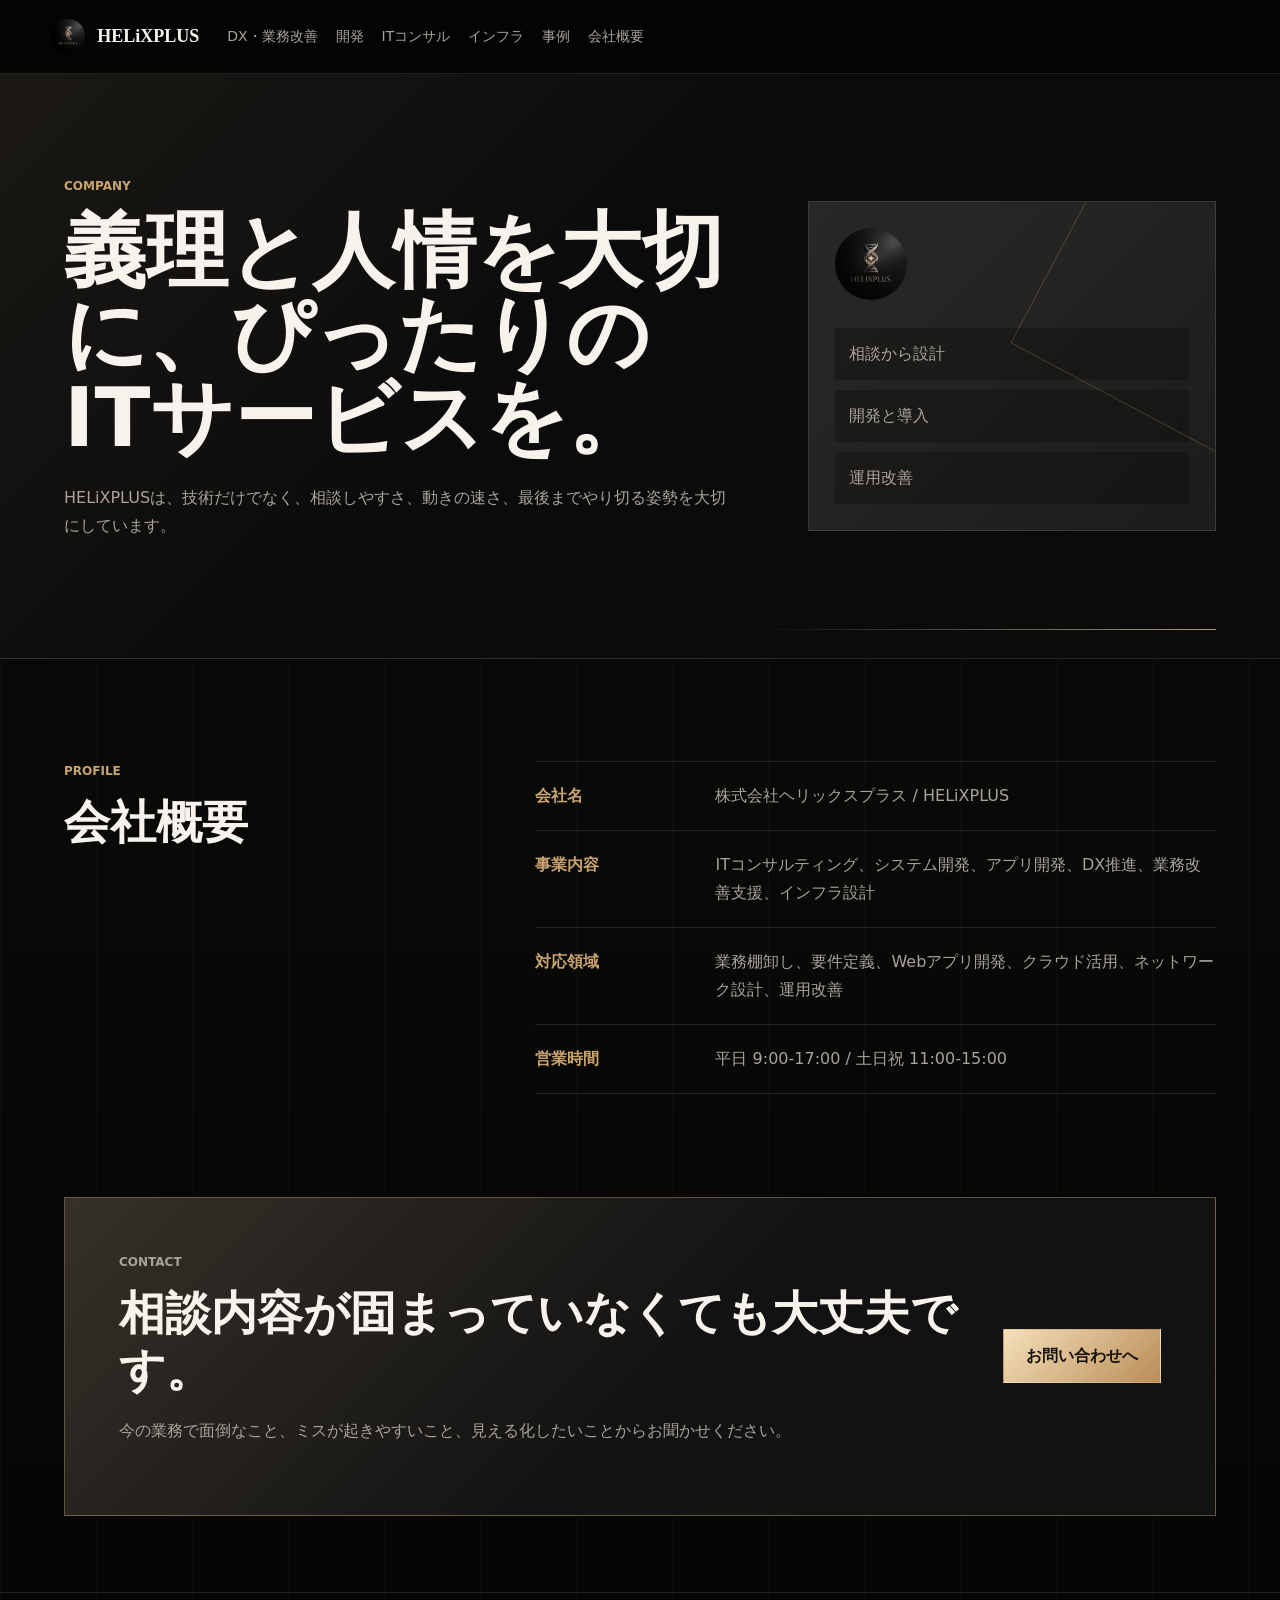
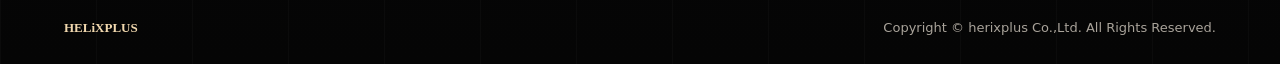
==== company.html @ b2e4ac10 "Initial HELiXPLUS website" ====
<!doctype html>
<html lang="ja">
  <head>
    <meta charset="utf-8" />
    <meta name="viewport" content="width=device-width, initial-scale=1" />
    <title>会社概要 | HELiXPLUS</title>
    <link rel="stylesheet" href="./styles.css" />
  </head>
  <body>
    <header class="site-header">
      <a class="brand" href="./index.html"><img src="./assets/helixplus-logo.png" alt="HELiXPLUS" /><span>HELiXPLUS</span></a>
      <nav class="nav"><a href="./dx.html">DX・業務改善</a><a href="./development.html">開発</a><a href="./consulting.html">ITコンサル</a><a href="./infrastructure.html">インフラ</a><a href="./works.html">事例</a><a href="./company.html">会社概要</a></nav>
    </header>
    <main>
      <section class="page-hero dark">
        <div><p class="eyebrow">COMPANY</p><h1>義理と人情を大切に、ぴったりのITサービスを。</h1><p class="page-lead">HELiXPLUSは、技術だけでなく、相談しやすさ、動きの速さ、最後までやり切る姿勢を大切にしています。</p></div>
        <aside class="page-visual"><img src="./assets/helixplus-logo.png" alt="HELiXPLUS" /><ul class="visual-list"><li>相談から設計</li><li>開発と導入</li><li>運用改善</li></ul></aside>
      </section>
      <section class="section content-split">
        <div class="section-head"><p class="eyebrow">PROFILE</p><h2>会社概要</h2></div>
        <dl class="company-list">
          <div><dt>会社名</dt><dd>株式会社ヘリックスプラス / HELiXPLUS</dd></div>
          <div><dt>事業内容</dt><dd>ITコンサルティング、システム開発、アプリ開発、DX推進、業務改善支援、インフラ設計</dd></div>
          <div><dt>対応領域</dt><dd>業務棚卸し、要件定義、Webアプリ開発、クラウド活用、ネットワーク設計、運用改善</dd></div>
          <div><dt>営業時間</dt><dd>平日 9:00-17:00 / 土日祝 11:00-15:00</dd></div>
        </dl>
      </section>
      <section id="contact" class="cta-band">
        <div><p class="eyebrow">CONTACT</p><h2>相談内容が固まっていなくても大丈夫です。</h2><p>今の業務で面倒なこと、ミスが起きやすいこと、見える化したいことからお聞かせください。</p></div>
        <a class="button primary" href="https://herixplus.com/#contact">お問い合わせへ</a>
      </section>
    </main>
    <footer class="site-footer"><span>HELiXPLUS</span><span>Copyright © herixplus Co.,Ltd. All Rights Reserved.</span></footer>
  </body>
</html>
---- styles.css ----
:root {
  color-scheme: dark;
  --bg: #050505;
  --ink: #f7f3ec;
  --muted: #a9a39a;
  --soft: #121212;
  --soft2: #191816;
  --line: rgba(247, 243, 236, 0.12);
  --gold: #c9a46f;
  --gold2: #f1d8ae;
  --steel: #c8cccf;
}

* {
  box-sizing: border-box;
}

html {
  scroll-behavior: smooth;
}

body {
  margin: 0;
  background:
    linear-gradient(90deg, rgba(255, 255, 255, 0.025) 1px, transparent 1px) 0 0 / 96px 96px,
    linear-gradient(180deg, #050505, #090908 48%, #050505);
  color: var(--ink);
  font-family: "Hiragino Kaku Gothic ProN", "Yu Gothic", "YuGothic", "Noto Sans JP", system-ui, sans-serif;
  line-height: 1.75;
}

a {
  color: inherit;
  text-decoration: none;
}

img {
  display: block;
  max-width: 100%;
}

.site-header {
  position: sticky;
  top: 0;
  z-index: 20;
  display: flex;
  justify-content: space-between;
  align-items: center;
  gap: 28px;
  padding: 16px clamp(18px, 4vw, 64px);
  border-bottom: 1px solid var(--line);
  background: rgba(5, 5, 5, 0.86);
  backdrop-filter: blur(16px);
  overflow: hidden;
}

.brand {
  display: inline-flex;
  align-items: center;
  gap: 12px;
  min-width: max-content;
  font-family: Georgia, "Times New Roman", serif;
  font-size: 18px;
  font-weight: 700;
}

.brand img {
  width: 34px;
  height: 34px;
  object-fit: cover;
  border-radius: 50%;
}

.nav {
  display: flex;
  gap: 18px;
  align-items: center;
  width: 100%;
  min-width: 0;
  max-width: 100%;
  overflow-x: auto;
  color: var(--muted);
  font-size: 14px;
  white-space: nowrap;
}

.nav a {
  padding: 8px 0;
}

.nav a:hover {
  color: var(--gold2);
}

.home-hero {
  position: relative;
  display: grid;
  grid-template-columns: minmax(0, 1.05fr) minmax(320px, 0.72fr);
  gap: clamp(32px, 6vw, 86px);
  align-items: center;
  min-height: calc(100vh - 71px);
  padding: clamp(54px, 8vw, 118px) clamp(20px, 5vw, 72px);
  overflow: hidden;
  background:
    radial-gradient(circle at 80% 18%, rgba(201, 164, 111, 0.2), transparent 28rem),
    radial-gradient(circle at 12% 80%, rgba(200, 204, 207, 0.08), transparent 26rem),
    linear-gradient(115deg, rgba(5, 5, 5, 0.98), rgba(12, 11, 10, 0.88));
}

.home-hero::before {
  content: "";
  position: absolute;
  inset: 0;
  background:
    linear-gradient(100deg, rgba(5, 5, 5, 0.2), rgba(5, 5, 5, 0.86) 70%),
    repeating-linear-gradient(90deg, transparent 0 118px, rgba(255, 255, 255, 0.04) 118px 119px);
  pointer-events: none;
}

.home-copy {
  position: relative;
  z-index: 2;
  max-width: 800px;
}

.eyebrow {
  margin: 0 0 12px;
  color: var(--gold);
  font-size: 12px;
  font-weight: 800;
}

h1,
h2,
h3,
p {
  margin-top: 0;
}

h1 {
  margin-bottom: 24px;
  font-size: clamp(42px, 6.4vw, 92px);
  line-height: 1.02;
  max-width: 820px;
}

h2 {
  margin-bottom: 18px;
  font-size: clamp(26px, 3.6vw, 48px);
  line-height: 1.24;
}

h3 {
  margin-bottom: 10px;
  font-size: 20px;
  line-height: 1.45;
}

.lead {
  max-width: 720px;
  color: var(--muted);
  font-size: clamp(17px, 1.8vw, 21px);
}

.hero-mark {
  position: relative;
  z-index: 1;
  min-height: 520px;
  border: 1px solid rgba(247, 243, 236, 0.12);
  background:
    linear-gradient(130deg, rgba(255, 255, 255, 0.08), rgba(255, 255, 255, 0.015)),
    radial-gradient(circle at 64% 44%, rgba(201, 164, 111, 0.3), transparent 13rem),
    #10100f;
  box-shadow: 0 40px 110px rgba(0, 0, 0, 0.5);
  overflow: hidden;
}

.hero-mark::before,
.hero-mark::after {
  content: "";
  position: absolute;
  inset: 12%;
  border: 1px solid rgba(241, 216, 174, 0.26);
  transform: skewY(-10deg) rotate(-3deg);
}

.hero-mark::after {
  inset: 25% 8% 18% 30%;
  border-color: rgba(200, 204, 207, 0.2);
  transform: skewY(13deg) rotate(11deg);
}

.signal-card {
  position: absolute;
  z-index: 2;
  width: min(78%, 360px);
  padding: 22px;
  border: 1px solid rgba(247, 243, 236, 0.14);
  background: rgba(5, 5, 5, 0.72);
  backdrop-filter: blur(18px);
}

.signal-card span {
  display: block;
  margin-bottom: 8px;
  color: var(--gold);
  font-size: 12px;
  font-weight: 800;
}

.signal-card strong {
  display: block;
  font-size: 28px;
  line-height: 1.2;
}

.signal-card small {
  color: var(--muted);
}

.main-signal {
  top: 56px;
  right: 40px;
}

.sub-signal {
  left: 38px;
  bottom: 54px;
}

.orbit-line {
  position: absolute;
  left: 26%;
  top: 18%;
  width: 38%;
  height: 64%;
  border: 2px solid rgba(241, 216, 174, 0.24);
  border-radius: 50%;
  transform: rotate(28deg);
}

.button {
  display: inline-flex;
  align-items: center;
  justify-content: center;
  flex: 0 0 auto;
  min-height: 48px;
  min-width: 132px;
  padding: 12px 22px;
  border: 1px solid var(--line);
  font-weight: 800;
  white-space: nowrap;
}

.button.primary {
  border-color: transparent;
  background: linear-gradient(135deg, #f5dfba, #b98d58);
  color: #16110b;
}

.button.secondary {
  background: rgba(255, 255, 255, 0.04);
  color: var(--gold2);
}

.hero-actions {
  display: flex;
  flex-wrap: wrap;
  gap: 12px;
  margin-top: 30px;
}

.proof-strip {
  display: grid;
  grid-template-columns: repeat(3, 1fr);
  border-top: 1px solid var(--line);
  border-bottom: 1px solid var(--line);
}

.proof-strip article {
  padding: clamp(24px, 4vw, 42px);
  border-right: 1px solid var(--line);
  background: #0d0d0d;
}

.proof-strip article:last-child {
  border-right: 0;
}

.proof-strip span,
.case-label {
  color: var(--gold);
  font-size: 13px;
  font-weight: 800;
}

.proof-strip p,
.case-grid p,
.service-row strong,
.page-lead,
.text-block p,
.flow-list p,
.company-list dd,
.cta-band p {
  color: var(--muted);
}

.section {
  padding: clamp(62px, 8vw, 112px) clamp(20px, 5vw, 72px);
}

.section.dark,
.page-hero.dark {
  background: linear-gradient(135deg, rgba(217, 185, 141, 0.08), transparent 44%), #0b0b0b;
}

.insight-section {
  background:
    linear-gradient(180deg, rgba(201, 164, 111, 0.08), transparent 52%),
    #0a0a0a;
}

.section-head {
  max-width: 900px;
  margin-bottom: 34px;
}

.service-list {
  border-top: 1px solid var(--line);
}

.service-row {
  display: grid;
  grid-template-columns: 210px minmax(0, 1fr) 110px;
  gap: 24px;
  align-items: center;
  padding: 26px 0;
  border-bottom: 1px solid var(--line);
}

.service-row span {
  color: var(--gold2);
  font-weight: 800;
}

.service-row em {
  color: var(--steel);
  font-style: normal;
  text-align: right;
}

.case-grid,
.detail-grid,
.works-grid {
  display: grid;
  grid-template-columns: repeat(3, 1fr);
  gap: 18px;
}

.case-grid article,
.detail-card,
.work-card,
.flow-list li {
  border: 1px solid var(--line);
  background:
    linear-gradient(180deg, rgba(255, 255, 255, 0.055), rgba(255, 255, 255, 0.02));
  padding: 24px;
}

.cta-band {
  display: flex;
  align-items: center;
  justify-content: space-between;
  gap: 28px;
  margin: 0 clamp(20px, 5vw, 72px) clamp(44px, 6vw, 76px);
  padding: clamp(28px, 5vw, 54px);
  border: 1px solid rgba(217, 185, 141, 0.38);
  background: linear-gradient(135deg, rgba(217, 185, 141, 0.18), transparent 54%), var(--soft);
}

.page-hero {
  position: relative;
  display: grid;
  grid-template-columns: minmax(0, 0.9fr) minmax(280px, 0.55fr);
  gap: clamp(32px, 6vw, 82px);
  align-items: center;
  padding: clamp(54px, 8vw, 108px) clamp(20px, 5vw, 72px);
  border-bottom: 1px solid var(--line);
  overflow: hidden;
  background:
    radial-gradient(circle at 78% 22%, rgba(201, 164, 111, 0.18), transparent 28rem),
    linear-gradient(115deg, #080808, #11100f);
}

.page-hero::after {
  content: "";
  position: absolute;
  right: clamp(20px, 5vw, 72px);
  bottom: 28px;
  width: min(36vw, 520px);
  height: 1px;
  background: linear-gradient(90deg, transparent, rgba(241, 216, 174, 0.7));
}

.page-visual {
  position: relative;
  border: 1px solid var(--line);
  background:
    linear-gradient(135deg, rgba(255, 255, 255, 0.07), rgba(255, 255, 255, 0.02)),
    var(--soft2);
  padding: 26px;
  overflow: hidden;
}

.page-visual img {
  width: 72px;
  height: 72px;
  object-fit: cover;
  border-radius: 50%;
  margin: 0 0 28px;
  opacity: 0.88;
}

.page-visual::after {
  content: "";
  position: absolute;
  right: -80px;
  top: -30px;
  width: 240px;
  height: 240px;
  border: 1px solid rgba(241, 216, 174, 0.2);
  transform: rotate(28deg);
}

.visual-list {
  display: grid;
  gap: 10px;
  margin: 0;
  padding: 0;
  list-style: none;
}

.visual-list li {
  padding: 12px 14px;
  background: rgba(0, 0, 0, 0.26);
  color: var(--muted);
}

.content-split {
  display: grid;
  grid-template-columns: minmax(260px, 0.58fr) minmax(0, 1fr);
  gap: clamp(30px, 6vw, 86px);
}

.text-block {
  max-width: 900px;
}

.detail-grid {
  margin-top: 30px;
}

.flow-list {
  display: grid;
  gap: 14px;
  margin: 0;
  padding: 0;
  list-style: none;
}

.flow-list li {
  display: grid;
  grid-template-columns: 54px 1fr;
  gap: 18px;
}

.flow-list span {
  color: var(--gold);
  font-family: Georgia, "Times New Roman", serif;
  font-size: 24px;
}

.company-list {
  margin: 0;
  border-top: 1px solid var(--line);
}

.company-list div {
  display: grid;
  grid-template-columns: 160px 1fr;
  gap: 20px;
  padding: 20px 0;
  border-bottom: 1px solid var(--line);
}

.company-list dt {
  color: var(--gold);
  font-weight: 800;
}

.company-list dd {
  margin: 0;
}

.site-footer {
  display: flex;
  justify-content: space-between;
  gap: 18px;
  padding: 24px clamp(20px, 5vw, 72px);
  border-top: 1px solid var(--line);
  color: var(--muted);
  font-size: 13px;
}

.site-footer span:first-child {
  color: var(--gold2);
  font-family: Georgia, "Times New Roman", serif;
  font-weight: 800;
}

@media (max-width: 980px) {
  .site-header {
    align-items: flex-start;
    flex-direction: column;
    gap: 10px;
  }

  .home-hero,
  .page-hero,
  .content-split {
    grid-template-columns: 1fr;
  }

  .proof-strip,
  .case-grid,
  .detail-grid,
  .works-grid {
    grid-template-columns: 1fr 1fr;
  }

  .service-row {
    grid-template-columns: 1fr;
    gap: 8px;
  }

  .service-row em {
    text-align: left;
  }
}

@media (max-width: 640px) {
  .site-header {
    position: static;
  }

  .brand img {
    width: 34px;
    height: 34px;
  }

  .proof-strip,
  .case-grid,
  .detail-grid,
  .works-grid {
    grid-template-columns: 1fr;
  }

  .cta-band,
  .site-footer {
    flex-direction: column;
    align-items: flex-start;
  }

  .button {
    width: 100%;
  }

  .company-list div,
  .flow-list li {
    grid-template-columns: 1fr;
  }
}
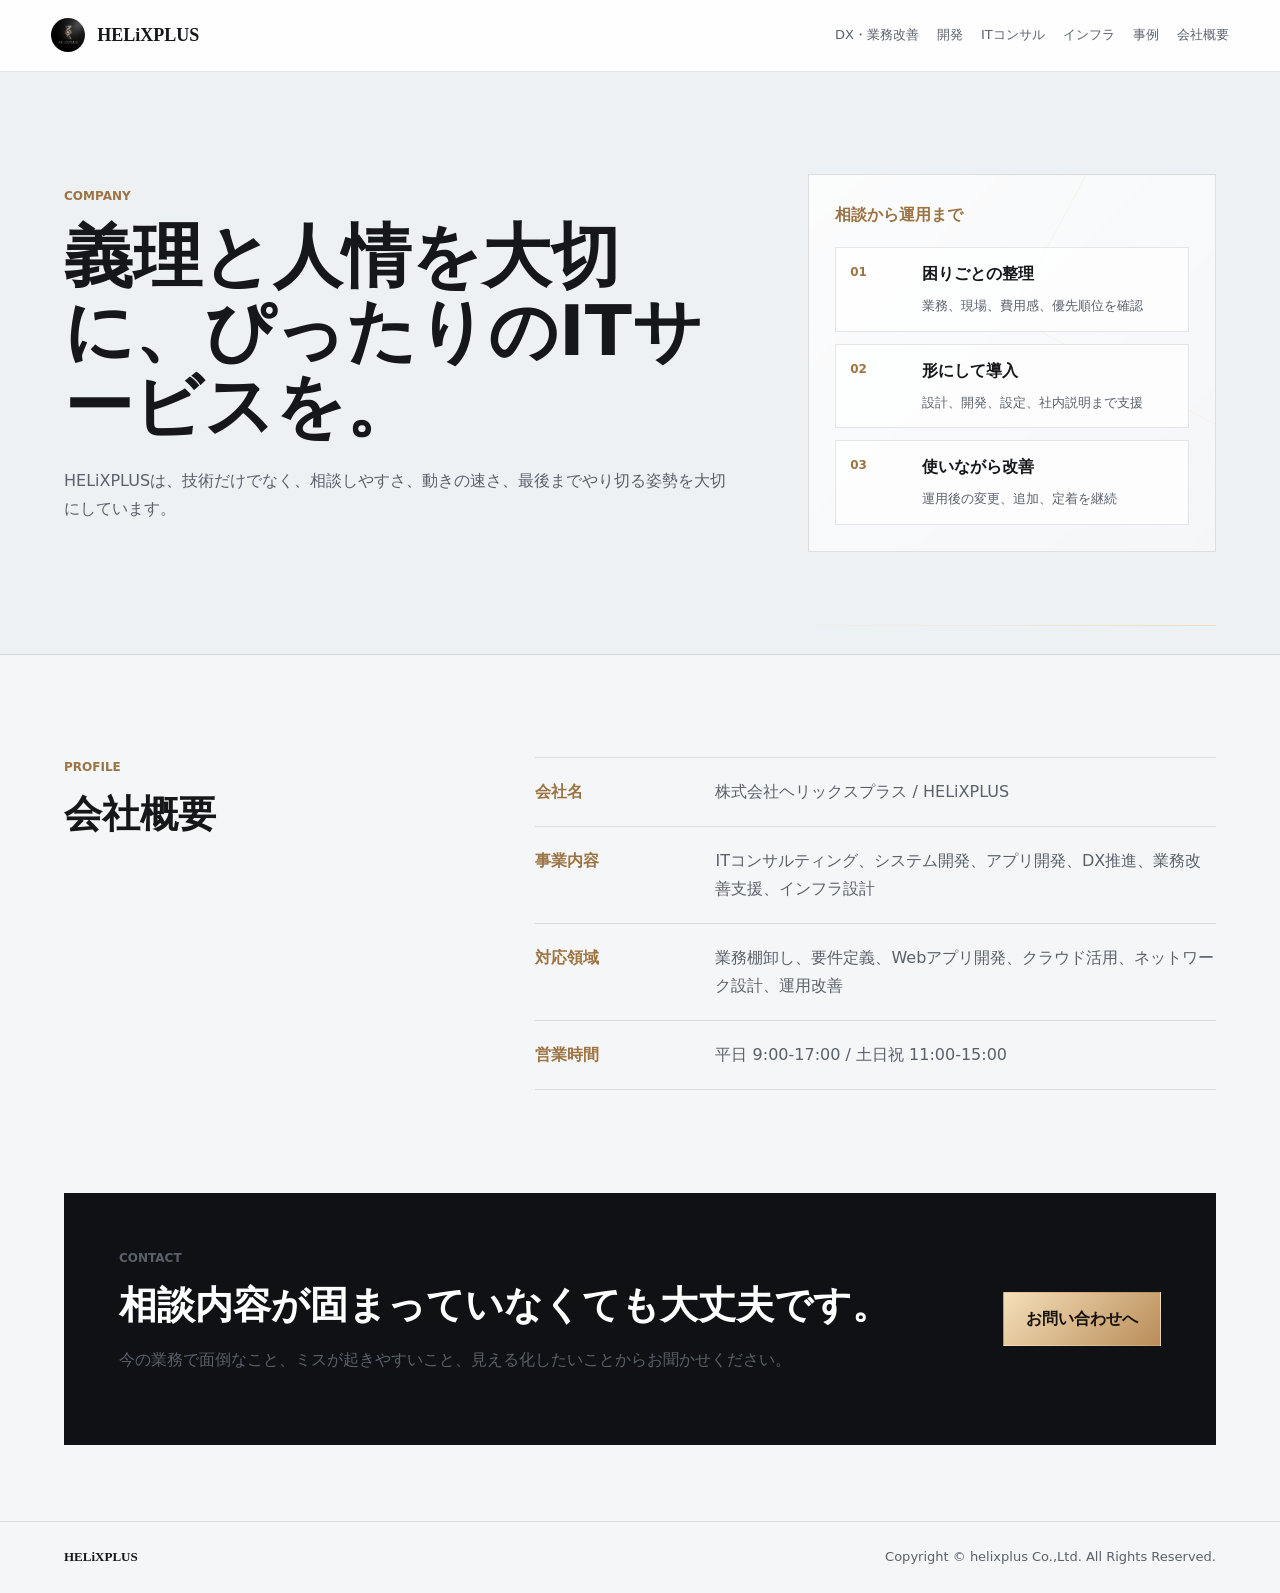
==== commit 34971f82: "Improve corporate design and add GitHub deployment" ====
--- a/company.html
+++ b/company.html
@@ -14,7 +14,14 @@
     <main>
       <section class="page-hero dark">
         <div><p class="eyebrow">COMPANY</p><h1>義理と人情を大切に、ぴったりのITサービスを。</h1><p class="page-lead">HELiXPLUSは、技術だけでなく、相談しやすさ、動きの速さ、最後までやり切る姿勢を大切にしています。</p></div>
-        <aside class="page-visual"><img src="./assets/helixplus-logo.png" alt="HELiXPLUS" /><ul class="visual-list"><li>相談から設計</li><li>開発と導入</li><li>運用改善</li></ul></aside>
+        <aside class="page-visual">
+          <p class="visual-title">相談から運用まで</p>
+          <ol class="visual-flow">
+            <li><span>01</span><strong>困りごとの整理</strong><small>業務、現場、費用感、優先順位を確認</small></li>
+            <li><span>02</span><strong>形にして導入</strong><small>設計、開発、設定、社内説明まで支援</small></li>
+            <li><span>03</span><strong>使いながら改善</strong><small>運用後の変更、追加、定着を継続</small></li>
+          </ol>
+        </aside>
       </section>
       <section class="section content-split">
         <div class="section-head"><p class="eyebrow">PROFILE</p><h2>会社概要</h2></div>
@@ -27,9 +34,9 @@
       </section>
       <section id="contact" class="cta-band">
         <div><p class="eyebrow">CONTACT</p><h2>相談内容が固まっていなくても大丈夫です。</h2><p>今の業務で面倒なこと、ミスが起きやすいこと、見える化したいことからお聞かせください。</p></div>
-        <a class="button primary" href="https://herixplus.com/#contact">お問い合わせへ</a>
+        <a class="button primary" href="https://helixplus.com/#contact">お問い合わせへ</a>
       </section>
     </main>
-    <footer class="site-footer"><span>HELiXPLUS</span><span>Copyright © herixplus Co.,Ltd. All Rights Reserved.</span></footer>
+    <footer class="site-footer"><span>HELiXPLUS</span><span>Copyright © helixplus Co.,Ltd. All Rights Reserved.</span></footer>
   </body>
 </html>
--- a/styles.css
+++ b/styles.css
@@ -1,14 +1,15 @@
 :root {
-  color-scheme: dark;
-  --bg: #050505;
-  --ink: #f7f3ec;
-  --muted: #a9a39a;
-  --soft: #121212;
-  --soft2: #191816;
-  --line: rgba(247, 243, 236, 0.12);
-  --gold: #c9a46f;
-  --gold2: #f1d8ae;
-  --steel: #c8cccf;
+  color-scheme: light;
+  --bg: #f5f6f8;
+  --ink: #15171a;
+  --muted: #59616b;
+  --soft: #ffffff;
+  --soft2: #eef1f4;
+  --line: rgba(20, 24, 28, 0.12);
+  --gold: #9c7444;
+  --gold2: #c69b62;
+  --steel: #3d4650;
+  --dark: #0f1115;
 }
 
 * {
@@ -21,9 +22,7 @@
 
 body {
   margin: 0;
-  background:
-    linear-gradient(90deg, rgba(255, 255, 255, 0.025) 1px, transparent 1px) 0 0 / 96px 96px,
-    linear-gradient(180deg, #050505, #090908 48%, #050505);
+  background: var(--bg);
   color: var(--ink);
   font-family: "Hiragino Kaku Gothic ProN", "Yu Gothic", "YuGothic", "Noto Sans JP", system-ui, sans-serif;
   line-height: 1.75;
@@ -48,8 +47,8 @@
   align-items: center;
   gap: 28px;
   padding: 16px clamp(18px, 4vw, 64px);
-  border-bottom: 1px solid var(--line);
-  background: rgba(5, 5, 5, 0.86);
+  border-bottom: 1px solid rgba(20, 24, 28, 0.1);
+  background: rgba(255, 255, 255, 0.88);
   backdrop-filter: blur(16px);
   overflow: hidden;
 }
@@ -73,15 +72,16 @@
 
 .nav {
   display: flex;
+  flex-wrap: wrap;
   gap: 18px;
   align-items: center;
   width: 100%;
   min-width: 0;
   max-width: 100%;
-  overflow-x: auto;
   color: var(--muted);
-  font-size: 14px;
-  white-space: nowrap;
+  font-size: 13px;
+  white-space: normal;
+  justify-content: flex-end;
 }
 
 .nav a {
@@ -89,31 +89,29 @@
 }
 
 .nav a:hover {
-  color: var(--gold2);
+  color: var(--ink);
 }
 
 .home-hero {
   position: relative;
   display: grid;
-  grid-template-columns: minmax(0, 1.05fr) minmax(320px, 0.72fr);
+  grid-template-columns: minmax(0, 0.95fr) minmax(360px, 0.82fr);
   gap: clamp(32px, 6vw, 86px);
   align-items: center;
-  min-height: calc(100vh - 71px);
-  padding: clamp(54px, 8vw, 118px) clamp(20px, 5vw, 72px);
+  min-height: calc(92vh - 71px);
+  padding: clamp(52px, 7vw, 96px) clamp(20px, 5vw, 72px);
   overflow: hidden;
   background:
-    radial-gradient(circle at 80% 18%, rgba(201, 164, 111, 0.2), transparent 28rem),
-    radial-gradient(circle at 12% 80%, rgba(200, 204, 207, 0.08), transparent 26rem),
-    linear-gradient(115deg, rgba(5, 5, 5, 0.98), rgba(12, 11, 10, 0.88));
+    linear-gradient(90deg, rgba(20, 24, 28, 0.045) 1px, transparent 1px) 0 0 / 88px 88px,
+    radial-gradient(circle at 82% 20%, rgba(156, 116, 68, 0.18), transparent 28rem),
+    linear-gradient(120deg, #ffffff 0%, #f4f5f7 58%, #e8ebef 100%);
 }
 
 .home-hero::before {
   content: "";
   position: absolute;
   inset: 0;
-  background:
-    linear-gradient(100deg, rgba(5, 5, 5, 0.2), rgba(5, 5, 5, 0.86) 70%),
-    repeating-linear-gradient(90deg, transparent 0 118px, rgba(255, 255, 255, 0.04) 118px 119px);
+  background: linear-gradient(100deg, rgba(255, 255, 255, 0.35), transparent 58%);
   pointer-events: none;
 }
 
@@ -139,14 +137,14 @@
 
 h1 {
   margin-bottom: 24px;
-  font-size: clamp(42px, 6.4vw, 92px);
-  line-height: 1.02;
-  max-width: 820px;
+  font-size: clamp(38px, 5.4vw, 72px);
+  line-height: 1.08;
+  max-width: 780px;
 }
 
 h2 {
   margin-bottom: 18px;
-  font-size: clamp(26px, 3.6vw, 48px);
+  font-size: clamp(25px, 3vw, 42px);
   line-height: 1.24;
 }
 
@@ -162,81 +160,111 @@
   font-size: clamp(17px, 1.8vw, 21px);
 }
 
+.hero-points {
+  display: flex;
+  flex-wrap: wrap;
+  gap: 10px;
+  margin-top: 24px;
+}
+
+.hero-points span {
+  padding: 8px 12px;
+  border: 1px solid var(--line);
+  background: rgba(255, 255, 255, 0.64);
+  color: var(--steel);
+  font-size: 13px;
+  font-weight: 700;
+}
+
 .hero-mark {
   position: relative;
   z-index: 1;
   min-height: 520px;
-  border: 1px solid rgba(247, 243, 236, 0.12);
+  border: 1px solid rgba(255, 255, 255, 0.13);
   background:
-    linear-gradient(130deg, rgba(255, 255, 255, 0.08), rgba(255, 255, 255, 0.015)),
-    radial-gradient(circle at 64% 44%, rgba(201, 164, 111, 0.3), transparent 13rem),
-    #10100f;
-  box-shadow: 0 40px 110px rgba(0, 0, 0, 0.5);
+    linear-gradient(90deg, rgba(255, 255, 255, 0.055) 1px, transparent 1px) 0 0 / 64px 64px,
+    linear-gradient(180deg, #171a20, #0e1014);
+  box-shadow: 0 34px 90px rgba(18, 24, 31, 0.24);
   overflow: hidden;
-}
-
-.hero-mark::before,
+  padding: 28px;
+}
+
+.dash-top {
+  position: relative;
+  z-index: 2;
+  padding: 22px;
+  border: 1px solid rgba(255, 255, 255, 0.12);
+  background: rgba(255, 255, 255, 0.06);
+}
+
+.dash-top span,
+.dash-grid span {
+  display: block;
+  color: var(--gold2);
+  font-size: 12px;
+  font-weight: 800;
+}
+
+.dash-top strong {
+  display: block;
+  margin-top: 8px;
+  color: #fff;
+  font-size: clamp(22px, 2.6vw, 34px);
+  line-height: 1.25;
+}
+
+.dash-grid {
+  position: relative;
+  z-index: 2;
+  display: grid;
+  grid-template-columns: 1fr 1fr;
+  gap: 14px;
+  margin-top: 18px;
+}
+
+.dash-grid div {
+  min-height: 126px;
+  padding: 18px;
+  border: 1px solid rgba(255, 255, 255, 0.1);
+  background: rgba(255, 255, 255, 0.045);
+}
+
+.dash-grid strong {
+  display: block;
+  margin: 8px 0 4px;
+  color: #fff;
+  font-size: 19px;
+}
+
+.dash-grid small {
+  color: #b9c0c8;
+}
+
+.dash-progress {
+  position: absolute;
+  left: 28px;
+  right: 28px;
+  bottom: 28px;
+  height: 9px;
+  background: rgba(255, 255, 255, 0.08);
+}
+
+.dash-progress i {
+  display: block;
+  width: 68%;
+  height: 100%;
+  background: linear-gradient(90deg, var(--gold2), #fff0d0);
+}
+
 .hero-mark::after {
   content: "";
   position: absolute;
-  inset: 12%;
-  border: 1px solid rgba(241, 216, 174, 0.26);
-  transform: skewY(-10deg) rotate(-3deg);
-}
-
-.hero-mark::after {
-  inset: 25% 8% 18% 30%;
-  border-color: rgba(200, 204, 207, 0.2);
-  transform: skewY(13deg) rotate(11deg);
-}
-
-.signal-card {
-  position: absolute;
-  z-index: 2;
-  width: min(78%, 360px);
-  padding: 22px;
-  border: 1px solid rgba(247, 243, 236, 0.14);
-  background: rgba(5, 5, 5, 0.72);
-  backdrop-filter: blur(18px);
-}
-
-.signal-card span {
-  display: block;
-  margin-bottom: 8px;
-  color: var(--gold);
-  font-size: 12px;
-  font-weight: 800;
-}
-
-.signal-card strong {
-  display: block;
-  font-size: 28px;
-  line-height: 1.2;
-}
-
-.signal-card small {
-  color: var(--muted);
-}
-
-.main-signal {
-  top: 56px;
-  right: 40px;
-}
-
-.sub-signal {
-  left: 38px;
-  bottom: 54px;
-}
-
-.orbit-line {
-  position: absolute;
-  left: 26%;
-  top: 18%;
-  width: 38%;
-  height: 64%;
-  border: 2px solid rgba(241, 216, 174, 0.24);
-  border-radius: 50%;
-  transform: rotate(28deg);
+  right: -80px;
+  top: -80px;
+  width: 240px;
+  height: 240px;
+  border: 1px solid rgba(198, 155, 98, 0.28);
+  transform: rotate(24deg);
 }
 
 .button {
@@ -259,8 +287,8 @@
 }
 
 .button.secondary {
-  background: rgba(255, 255, 255, 0.04);
-  color: var(--gold2);
+  background: rgba(255, 255, 255, 0.72);
+  color: var(--steel);
 }
 
 .hero-actions {
@@ -275,12 +303,13 @@
   grid-template-columns: repeat(3, 1fr);
   border-top: 1px solid var(--line);
   border-bottom: 1px solid var(--line);
+  background: #fff;
 }
 
 .proof-strip article {
   padding: clamp(24px, 4vw, 42px);
   border-right: 1px solid var(--line);
-  background: #0d0d0d;
+  background: #fff;
 }
 
 .proof-strip article:last-child {
@@ -305,19 +334,44 @@
   color: var(--muted);
 }
 
+.metrics-strip {
+  display: grid;
+  grid-template-columns: repeat(4, 1fr);
+  gap: 1px;
+  background: var(--line);
+  border-bottom: 1px solid var(--line);
+}
+
+.metrics-strip div {
+  padding: 26px clamp(20px, 4vw, 42px);
+  background: #f9fafb;
+}
+
+.metrics-strip span {
+  display: block;
+  margin-bottom: 6px;
+  color: var(--gold);
+  font-size: 12px;
+  font-weight: 800;
+}
+
+.metrics-strip strong {
+  display: block;
+  font-size: 18px;
+  line-height: 1.4;
+}
+
 .section {
   padding: clamp(62px, 8vw, 112px) clamp(20px, 5vw, 72px);
 }
 
 .section.dark,
 .page-hero.dark {
-  background: linear-gradient(135deg, rgba(217, 185, 141, 0.08), transparent 44%), #0b0b0b;
+  background: #eef1f4;
 }
 
 .insight-section {
-  background:
-    linear-gradient(180deg, rgba(201, 164, 111, 0.08), transparent 52%),
-    #0a0a0a;
+  background: #fff;
 }
 
 .section-head {
@@ -362,8 +416,7 @@
 .work-card,
 .flow-list li {
   border: 1px solid var(--line);
-  background:
-    linear-gradient(180deg, rgba(255, 255, 255, 0.055), rgba(255, 255, 255, 0.02));
+  background: #fff;
   padding: 24px;
 }
 
@@ -374,8 +427,9 @@
   gap: 28px;
   margin: 0 clamp(20px, 5vw, 72px) clamp(44px, 6vw, 76px);
   padding: clamp(28px, 5vw, 54px);
-  border: 1px solid rgba(217, 185, 141, 0.38);
-  background: linear-gradient(135deg, rgba(217, 185, 141, 0.18), transparent 54%), var(--soft);
+  border: 1px solid rgba(20, 24, 28, 0.12);
+  background: var(--dark);
+  color: #fff;
 }
 
 .page-hero {
@@ -388,8 +442,8 @@
   border-bottom: 1px solid var(--line);
   overflow: hidden;
   background:
-    radial-gradient(circle at 78% 22%, rgba(201, 164, 111, 0.18), transparent 28rem),
-    linear-gradient(115deg, #080808, #11100f);
+    radial-gradient(circle at 78% 22%, rgba(156, 116, 68, 0.15), transparent 28rem),
+    linear-gradient(115deg, #ffffff, #eef1f4);
 }
 
 .page-hero::after {
@@ -406,7 +460,7 @@
   position: relative;
   border: 1px solid var(--line);
   background:
-    linear-gradient(135deg, rgba(255, 255, 255, 0.07), rgba(255, 255, 255, 0.02)),
+    linear-gradient(135deg, rgba(255, 255, 255, 0.78), rgba(255, 255, 255, 0.38)),
     var(--soft2);
   padding: 26px;
   overflow: hidden;
@@ -419,6 +473,10 @@
   border-radius: 50%;
   margin: 0 0 28px;
   opacity: 0.88;
+}
+
+.page-visual > img {
+  display: none;
 }
 
 .page-visual::after {
@@ -442,7 +500,97 @@
 
 .visual-list li {
   padding: 12px 14px;
-  background: rgba(0, 0, 0, 0.26);
+  background: rgba(255, 255, 255, 0.76);
+  color: var(--steel);
+}
+
+.visual-title {
+  position: relative;
+  z-index: 1;
+  margin-bottom: 18px;
+  color: var(--gold);
+  font-weight: 800;
+}
+
+.visual-flow {
+  position: relative;
+  z-index: 1;
+  display: grid;
+  gap: 12px;
+  margin: 0;
+  padding: 0;
+  list-style: none;
+}
+
+.visual-flow li {
+  display: grid;
+  grid-template-columns: 58px 1fr;
+  gap: 10px 14px;
+  padding: 14px;
+  border: 1px solid rgba(20, 24, 28, 0.1);
+  background: rgba(255, 255, 255, 0.78);
+}
+
+.visual-flow span,
+.visual-board span {
+  color: var(--gold);
+  font-size: 12px;
+  font-weight: 800;
+}
+
+.visual-flow strong,
+.visual-board strong {
+  display: block;
+  line-height: 1.45;
+  color: var(--ink);
+}
+
+.visual-flow small {
+  grid-column: 2;
+  color: var(--muted);
+  line-height: 1.6;
+}
+
+.visual-board {
+  position: relative;
+  z-index: 1;
+  display: grid;
+  grid-template-columns: 1fr 1fr;
+  gap: 12px;
+}
+
+.visual-board div {
+  min-height: 104px;
+  padding: 14px;
+  border: 1px solid rgba(20, 24, 28, 0.1);
+  background: rgba(255, 255, 255, 0.78);
+}
+
+.case-study-grid {
+  grid-template-columns: repeat(2, 1fr);
+}
+
+.case-study-card dl {
+  display: grid;
+  gap: 12px;
+  margin: 18px 0 0;
+}
+
+.case-study-card dl div {
+  display: grid;
+  grid-template-columns: 74px 1fr;
+  gap: 12px;
+  padding-top: 12px;
+  border-top: 1px solid var(--line);
+}
+
+.case-study-card dt {
+  color: var(--gold2);
+  font-weight: 800;
+}
+
+.case-study-card dd {
+  margin: 0;
   color: var(--muted);
 }
 
@@ -513,7 +661,7 @@
 }
 
 .site-footer span:first-child {
-  color: var(--gold2);
+  color: var(--ink);
   font-family: Georgia, "Times New Roman", serif;
   font-weight: 800;
 }
@@ -532,9 +680,11 @@
   }
 
   .proof-strip,
+  .metrics-strip,
   .case-grid,
   .detail-grid,
-  .works-grid {
+  .works-grid,
+  .case-study-grid {
     grid-template-columns: 1fr 1fr;
   }
 
@@ -553,15 +703,24 @@
     position: static;
   }
 
+  .nav {
+    gap: 8px 14px;
+    font-size: 12px;
+    justify-content: flex-start;
+  }
+
   .brand img {
     width: 34px;
     height: 34px;
   }
 
   .proof-strip,
+  .metrics-strip,
   .case-grid,
   .detail-grid,
-  .works-grid {
+  .works-grid,
+  .case-study-grid,
+  .visual-board {
     grid-template-columns: 1fr;
   }
 
@@ -576,7 +735,13 @@
   }
 
   .company-list div,
-  .flow-list li {
+  .flow-list li,
+  .visual-flow li,
+  .case-study-card dl div {
     grid-template-columns: 1fr;
   }
-}
+
+  .visual-flow small {
+    grid-column: auto;
+  }
+}
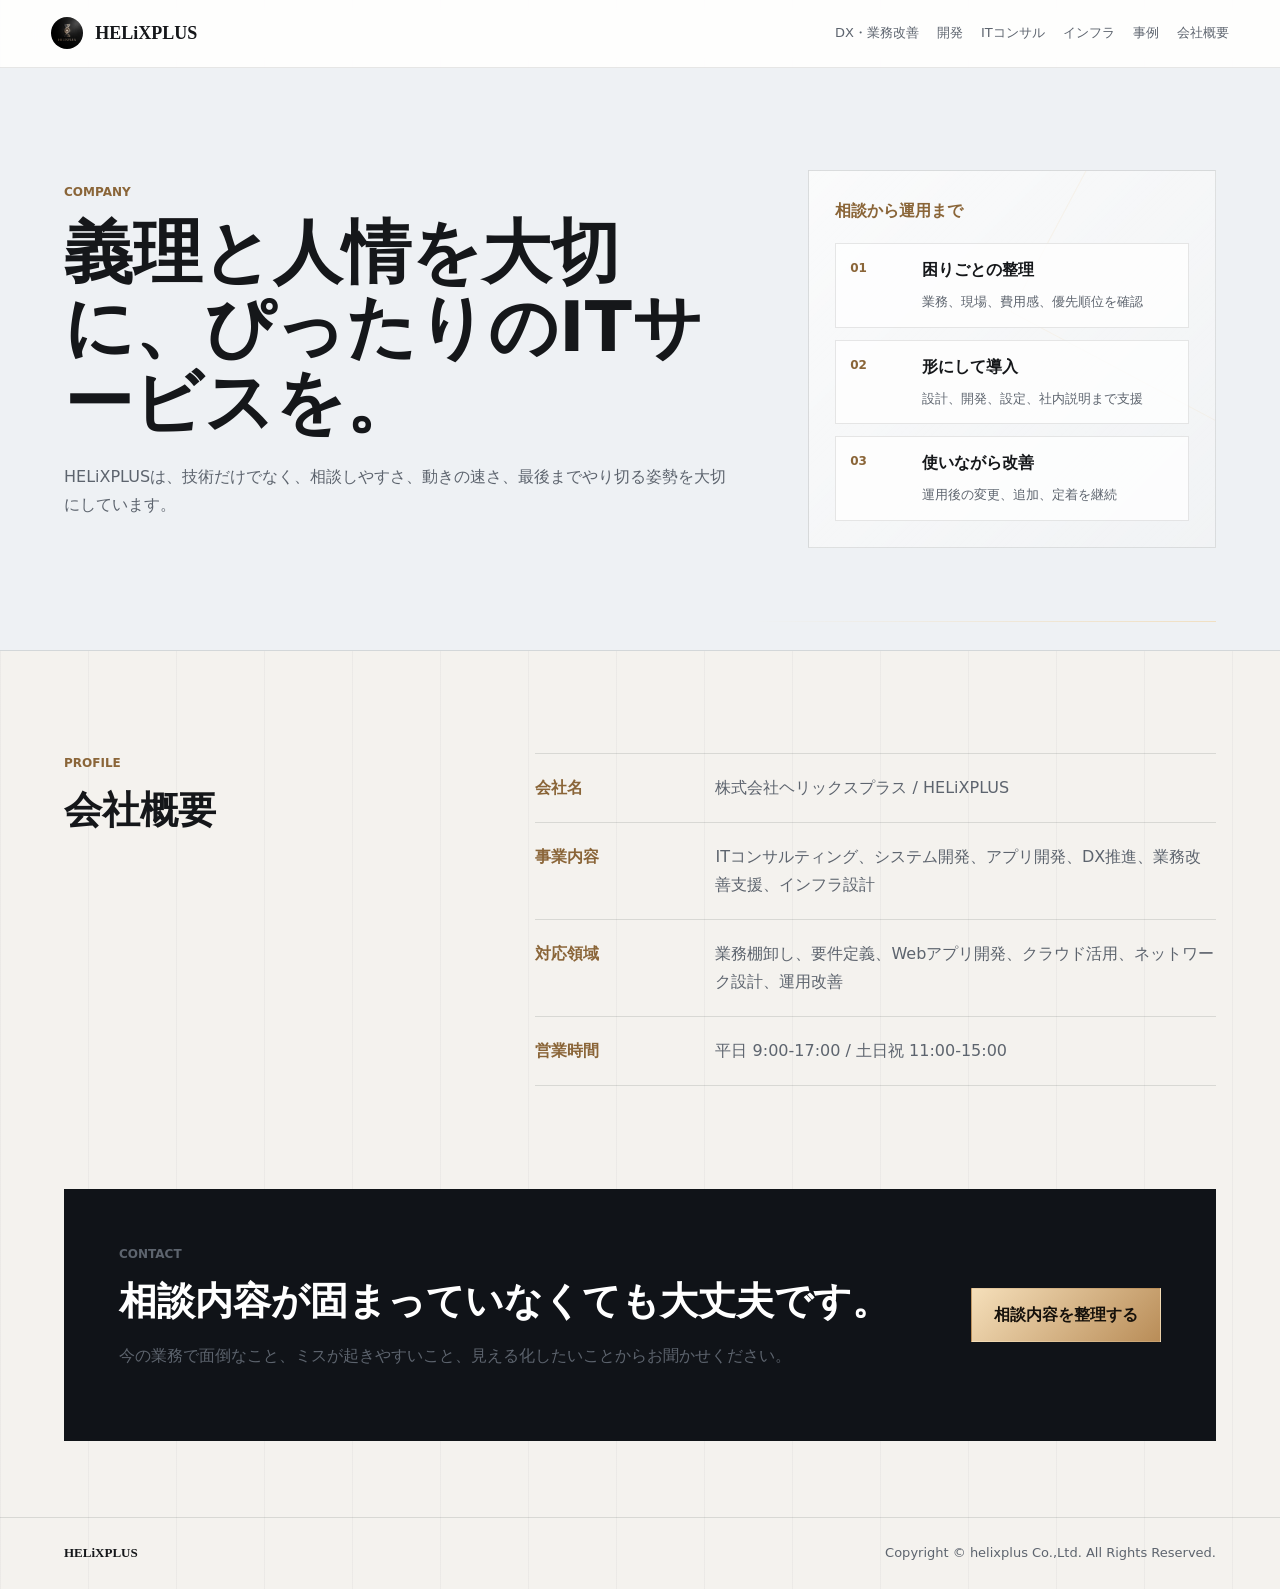
==== commit 669d899c: "Rebuild homepage around evaluation-led design" ====
--- a/company.html
+++ b/company.html
@@ -34,7 +34,7 @@
       </section>
       <section id="contact" class="cta-band">
         <div><p class="eyebrow">CONTACT</p><h2>相談内容が固まっていなくても大丈夫です。</h2><p>今の業務で面倒なこと、ミスが起きやすいこと、見える化したいことからお聞かせください。</p></div>
-        <a class="button primary" href="https://helixplus.com/#contact">お問い合わせへ</a>
+        <a class="button primary" href="#contact">相談内容を整理する</a>
       </section>
     </main>
     <footer class="site-footer"><span>HELiXPLUS</span><span>Copyright © helixplus Co.,Ltd. All Rights Reserved.</span></footer>
--- a/styles.css
+++ b/styles.css
@@ -1,15 +1,15 @@
 :root {
   color-scheme: light;
-  --bg: #f5f6f8;
+  --bg: #f4f2ee;
   --ink: #15171a;
-  --muted: #59616b;
+  --muted: #5d646e;
   --soft: #ffffff;
-  --soft2: #eef1f4;
+  --soft2: #e9ecef;
   --line: rgba(20, 24, 28, 0.12);
-  --gold: #9c7444;
-  --gold2: #c69b62;
+  --gold: #8a6538;
+  --gold2: #c79a5d;
   --steel: #3d4650;
-  --dark: #0f1115;
+  --dark: #101318;
 }
 
 * {
@@ -22,7 +22,9 @@
 
 body {
   margin: 0;
-  background: var(--bg);
+  background:
+    linear-gradient(90deg, rgba(16, 19, 24, 0.035) 1px, transparent 1px) 0 0 / 88px 88px,
+    var(--bg);
   color: var(--ink);
   font-family: "Hiragino Kaku Gothic ProN", "Yu Gothic", "YuGothic", "Noto Sans JP", system-ui, sans-serif;
   line-height: 1.75;
@@ -46,7 +48,7 @@
   justify-content: space-between;
   align-items: center;
   gap: 28px;
-  padding: 16px clamp(18px, 4vw, 64px);
+  padding: 14px clamp(18px, 4vw, 64px);
   border-bottom: 1px solid rgba(20, 24, 28, 0.1);
   background: rgba(255, 255, 255, 0.88);
   backdrop-filter: blur(16px);
@@ -64,10 +66,270 @@
 }
 
 .brand img {
-  width: 34px;
-  height: 34px;
+  width: 32px;
+  height: 32px;
   object-fit: cover;
   border-radius: 50%;
+}
+
+.arena-hero {
+  position: relative;
+  min-height: calc(100vh - 61px);
+  padding: clamp(42px, 6vw, 82px) clamp(20px, 5vw, 72px) clamp(52px, 7vw, 92px);
+  overflow: hidden;
+  background:
+    radial-gradient(circle at 82% 20%, rgba(199, 154, 93, 0.24), transparent 28rem),
+    linear-gradient(120deg, rgba(255, 255, 255, 0.92), rgba(242, 239, 233, 0.72));
+}
+
+.arena-hero::before {
+  content: "";
+  position: absolute;
+  inset: auto -12% -34% 38%;
+  height: 70%;
+  background: rgba(16, 19, 24, 0.055);
+  transform: rotate(-9deg);
+}
+
+.hero-kicker {
+  position: relative;
+  z-index: 1;
+  display: flex;
+  flex-wrap: wrap;
+  gap: 10px;
+  margin-bottom: clamp(34px, 5vw, 64px);
+}
+
+.hero-kicker span {
+  padding: 8px 12px;
+  border: 1px solid var(--line);
+  background: rgba(255, 255, 255, 0.68);
+  color: var(--steel);
+  font-size: 12px;
+  font-weight: 800;
+}
+
+.arena-layout {
+  position: relative;
+  z-index: 1;
+  display: grid;
+  grid-template-columns: minmax(0, 0.98fr) minmax(380px, 0.82fr);
+  gap: clamp(34px, 6vw, 92px);
+  align-items: center;
+}
+
+.arena-copy {
+  max-width: 820px;
+}
+
+.arena-copy h1 {
+  margin-bottom: 22px;
+  max-width: 780px;
+  font-size: clamp(44px, 6.2vw, 86px);
+  line-height: 1.02;
+}
+
+.command-board {
+  position: relative;
+  display: grid;
+  gap: 18px;
+  min-height: 520px;
+  padding: clamp(22px, 3vw, 34px);
+  background:
+    linear-gradient(90deg, rgba(255, 255, 255, 0.055) 1px, transparent 1px) 0 0 / 58px 58px,
+    linear-gradient(180deg, #191d24, #0f1218);
+  color: #fff;
+  box-shadow: 0 38px 100px rgba(18, 24, 31, 0.28);
+  overflow: hidden;
+}
+
+.command-board::after {
+  content: "";
+  position: absolute;
+  right: -110px;
+  top: -70px;
+  width: 280px;
+  height: 280px;
+  border: 1px solid rgba(199, 154, 93, 0.34);
+  transform: rotate(26deg);
+}
+
+.board-head,
+.score-row div {
+  position: relative;
+  z-index: 1;
+  border: 1px solid rgba(255, 255, 255, 0.12);
+  background: rgba(255, 255, 255, 0.055);
+}
+
+.board-head {
+  padding: 22px;
+}
+
+.board-head span,
+.score-row span {
+  display: block;
+  color: var(--gold2);
+  font-size: 12px;
+  font-weight: 800;
+}
+
+.board-head strong {
+  display: block;
+  margin-top: 10px;
+  font-size: clamp(23px, 2.7vw, 35px);
+  line-height: 1.25;
+}
+
+.score-row {
+  position: relative;
+  z-index: 1;
+  display: grid;
+  grid-template-columns: repeat(3, 1fr);
+  gap: 12px;
+}
+
+.score-row div {
+  min-height: 126px;
+  padding: 18px;
+}
+
+.score-row strong {
+  display: block;
+  margin: 10px 0 4px;
+  font-size: 21px;
+}
+
+.score-row small {
+  color: #b9c0c8;
+}
+
+.pipeline {
+  position: relative;
+  z-index: 1;
+  display: grid;
+  gap: 8px;
+}
+
+.pipeline b {
+  color: #d8dde3;
+  font-size: 13px;
+}
+
+.pipeline i {
+  display: block;
+  width: var(--w);
+  height: 8px;
+  background: linear-gradient(90deg, var(--gold2), #f6e1bd);
+}
+
+.diagnosis {
+  display: grid;
+  grid-template-columns: minmax(260px, 0.62fr) minmax(0, 1fr);
+  gap: clamp(32px, 6vw, 90px);
+  padding: clamp(60px, 8vw, 108px) clamp(20px, 5vw, 72px);
+  background: #fff;
+  border-top: 1px solid var(--line);
+  border-bottom: 1px solid var(--line);
+}
+
+.diagnosis-head {
+  max-width: 520px;
+}
+
+.diagnosis-grid {
+  display: grid;
+  grid-template-columns: repeat(3, 1fr);
+  gap: 1px;
+  background: var(--line);
+}
+
+.diagnosis-grid article {
+  min-height: 270px;
+  padding: 28px;
+  background: #fff;
+}
+
+.diagnosis-grid span,
+.capability-list span {
+  color: var(--gold);
+  font-size: 13px;
+  font-weight: 800;
+}
+
+.service-index {
+  background: #eef0f2;
+}
+
+.capability-list {
+  display: grid;
+  border-top: 1px solid var(--line);
+}
+
+.capability-list a {
+  display: grid;
+  grid-template-columns: 72px 250px minmax(0, 1fr);
+  gap: 28px;
+  align-items: start;
+  padding: 26px 0;
+  border-bottom: 1px solid var(--line);
+}
+
+.capability-list strong {
+  font-size: 22px;
+}
+
+.capability-list p {
+  color: var(--muted);
+}
+
+.evidence-section {
+  background: #fff;
+}
+
+.evidence-table {
+  border: 1px solid var(--line);
+  background: #fff;
+}
+
+.evidence-row {
+  display: grid;
+  grid-template-columns: 0.7fr 1.4fr 1.6fr 1fr;
+  gap: 18px;
+  padding: 20px 22px;
+  border-bottom: 1px solid var(--line);
+  color: var(--steel);
+}
+
+.evidence-row:last-child {
+  border-bottom: 0;
+}
+
+.evidence-row.head {
+  background: var(--dark);
+  color: #fff;
+  font-size: 13px;
+  font-weight: 800;
+}
+
+.evidence-row:not(.head):hover {
+  background: #f8f6f1;
+}
+
+.closing-cta {
+  margin: clamp(34px, 5vw, 64px) clamp(20px, 5vw, 72px) clamp(50px, 7vw, 92px);
+  padding: clamp(34px, 6vw, 74px);
+  background: var(--dark);
+  color: #fff;
+}
+
+.closing-cta h2 {
+  max-width: 840px;
+}
+
+.closing-cta p {
+  max-width: 720px;
+  color: #c9ced4;
 }
 
 .nav {
@@ -674,6 +936,8 @@
   }
 
   .home-hero,
+  .arena-layout,
+  .diagnosis,
   .page-hero,
   .content-split {
     grid-template-columns: 1fr;
@@ -682,6 +946,7 @@
   .proof-strip,
   .metrics-strip,
   .case-grid,
+  .diagnosis-grid,
   .detail-grid,
   .works-grid,
   .case-study-grid {
@@ -717,6 +982,7 @@
   .proof-strip,
   .metrics-strip,
   .case-grid,
+  .diagnosis-grid,
   .detail-grid,
   .works-grid,
   .case-study-grid,
@@ -724,6 +990,33 @@
     grid-template-columns: 1fr;
   }
 
+  .arena-copy h1 {
+    font-size: clamp(36px, 11vw, 52px);
+  }
+
+  .command-board {
+    min-height: auto;
+  }
+
+  .score-row,
+  .capability-list a,
+  .evidence-row {
+    grid-template-columns: 1fr;
+  }
+
+  .evidence-row.head {
+    display: none;
+  }
+
+  .evidence-row span::before {
+    content: attr(data-label);
+    display: block;
+    margin-bottom: 3px;
+    color: var(--gold);
+    font-size: 11px;
+    font-weight: 800;
+  }
+
   .cta-band,
   .site-footer {
     flex-direction: column;
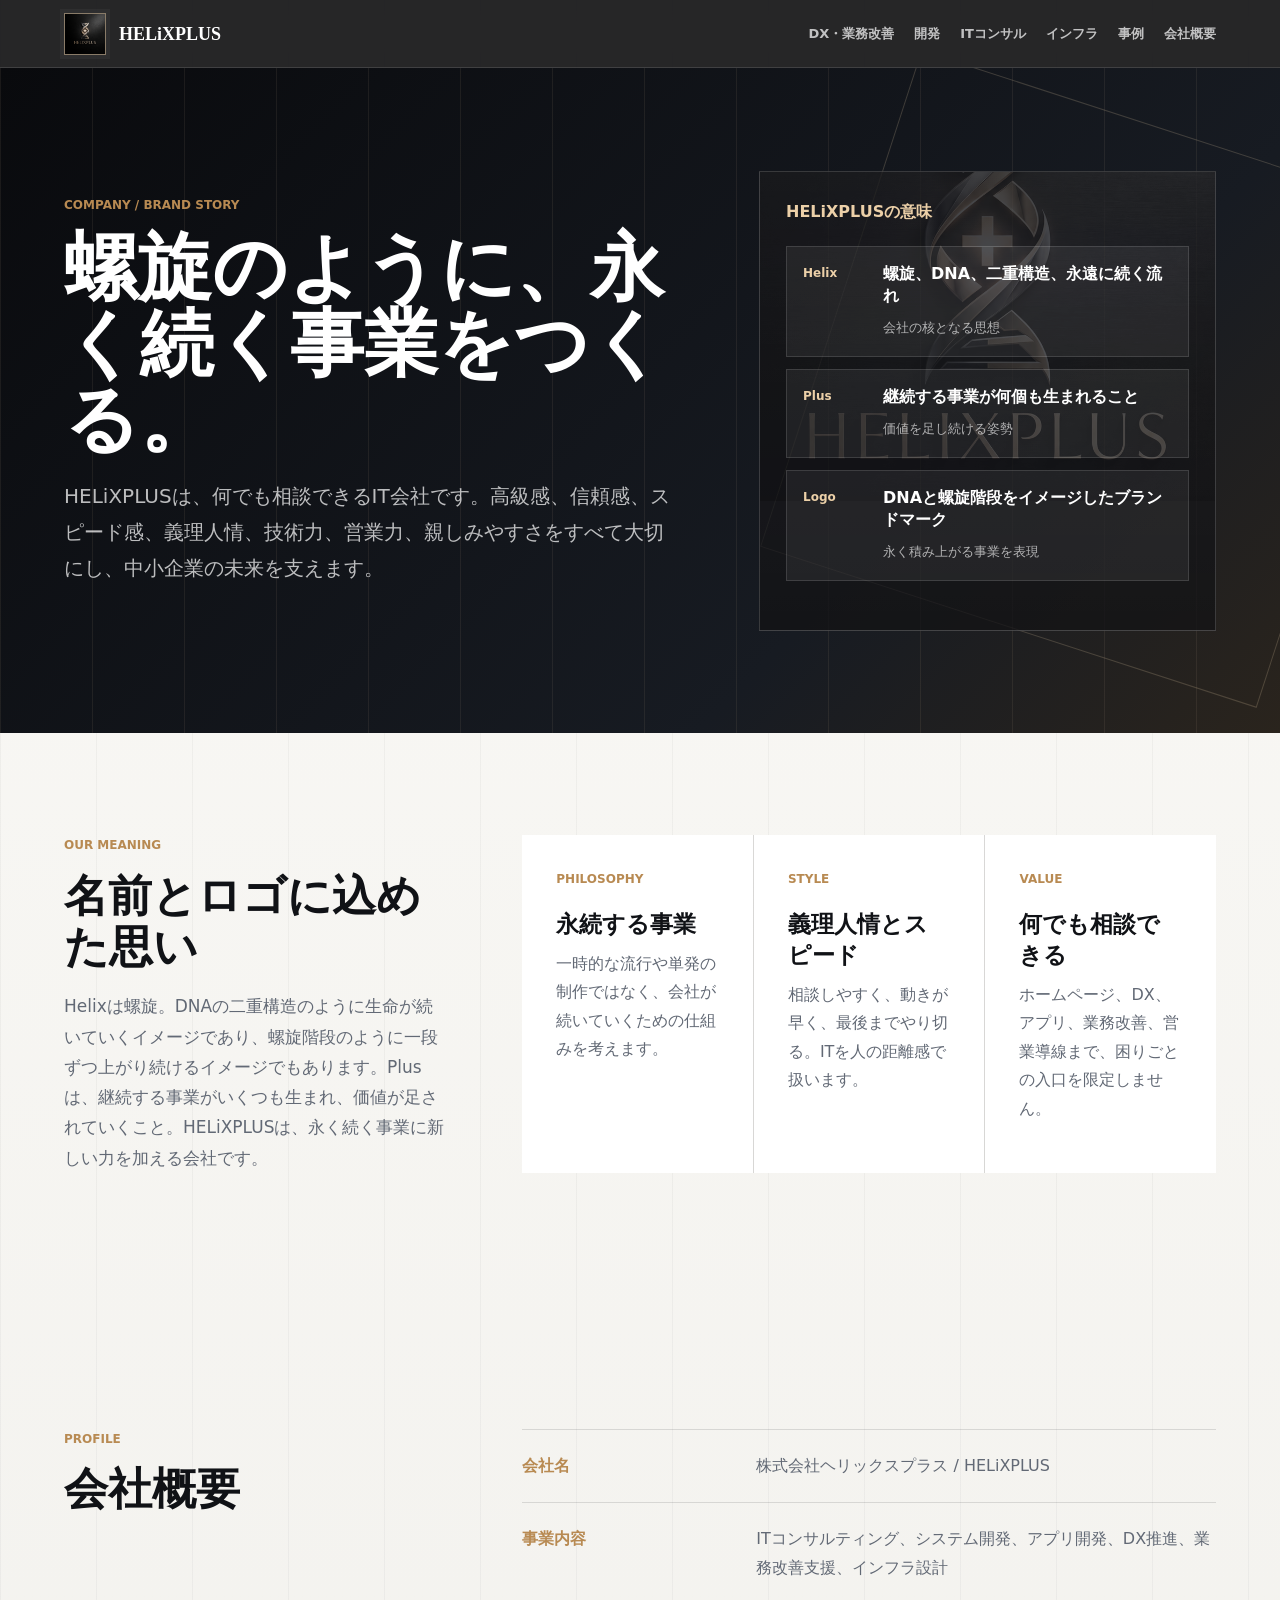
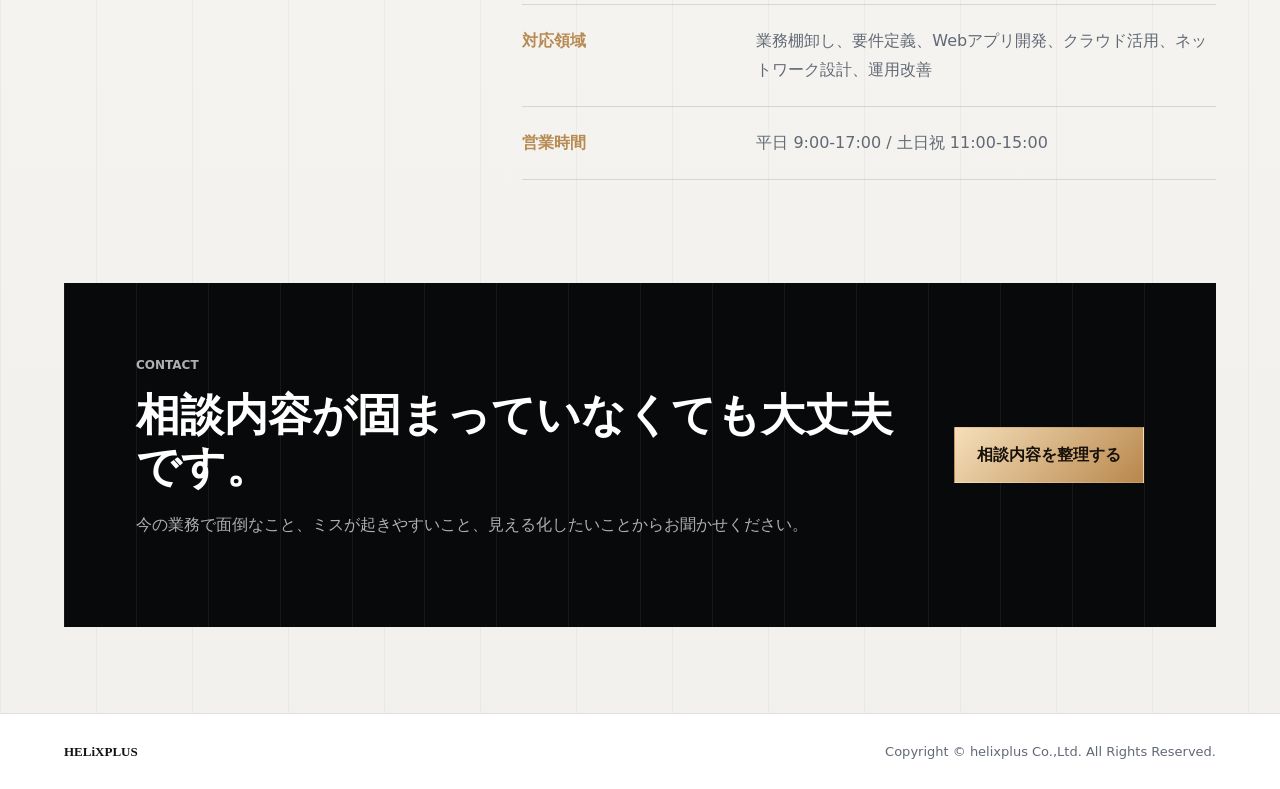
==== commit e904278a: "Add HELiXPLUS brand story" ====
--- a/company.html
+++ b/company.html
@@ -4,24 +4,33 @@
     <meta charset="utf-8" />
     <meta name="viewport" content="width=device-width, initial-scale=1" />
     <title>会社概要 | HELiXPLUS</title>
+    <meta name="description" content="HELiXPLUSの会社名とロゴに込めた意味。螺旋、DNA、永続、事業をプラスしていく思想を紹介します。" />
     <link rel="stylesheet" href="./styles.css" />
   </head>
   <body>
     <header class="site-header">
       <a class="brand" href="./index.html"><img src="./assets/helixplus-logo.png" alt="HELiXPLUS" /><span>HELiXPLUS</span></a>
-      <nav class="nav"><a href="./dx.html">DX・業務改善</a><a href="./development.html">開発</a><a href="./consulting.html">ITコンサル</a><a href="./infrastructure.html">インフラ</a><a href="./works.html">事例</a><a href="./company.html">会社概要</a></nav>
+      <nav class="nav" aria-label="主要ナビゲーション"><a href="./dx.html">DX・業務改善</a><a href="./development.html">開発</a><a href="./consulting.html">ITコンサル</a><a href="./infrastructure.html">インフラ</a><a href="./works.html">事例</a><a href="./company.html">会社概要</a></nav>
     </header>
     <main>
-      <section class="page-hero dark">
-        <div><p class="eyebrow">COMPANY</p><h1>義理と人情を大切に、ぴったりのITサービスを。</h1><p class="page-lead">HELiXPLUSは、技術だけでなく、相談しやすさ、動きの速さ、最後までやり切る姿勢を大切にしています。</p></div>
+      <section class="page-hero">
+        <div><p class="eyebrow">COMPANY / BRAND STORY</p><h1>螺旋のように、永く続く事業をつくる。</h1><p class="page-lead">HELiXPLUSは、何でも相談できるIT会社です。高級感、信頼感、スピード感、義理人情、技術力、営業力、親しみやすさをすべて大切にし、中小企業の未来を支えます。</p></div>
         <aside class="page-visual">
-          <p class="visual-title">相談から運用まで</p>
+          <p class="visual-title">HELiXPLUSの意味</p>
           <ol class="visual-flow">
-            <li><span>01</span><strong>困りごとの整理</strong><small>業務、現場、費用感、優先順位を確認</small></li>
-            <li><span>02</span><strong>形にして導入</strong><small>設計、開発、設定、社内説明まで支援</small></li>
-            <li><span>03</span><strong>使いながら改善</strong><small>運用後の変更、追加、定着を継続</small></li>
+            <li><span>Helix</span><strong>螺旋、DNA、二重構造、永遠に続く流れ</strong><small>会社の核となる思想</small></li>
+            <li><span>Plus</span><strong>継続する事業が何個も生まれること</strong><small>価値を足し続ける姿勢</small></li>
+            <li><span>Logo</span><strong>DNAと螺旋階段をイメージしたブランドマーク</strong><small>永く積み上がる事業を表現</small></li>
           </ol>
         </aside>
+      </section>
+      <section class="section split-section">
+        <div class="section-head"><p class="eyebrow">OUR MEANING</p><h2>名前とロゴに込めた思い</h2><p class="section-lead">Helixは螺旋。DNAの二重構造のように生命が続いていくイメージであり、螺旋階段のように一段ずつ上がり続けるイメージでもあります。Plusは、継続する事業がいくつも生まれ、価値が足されていくこと。HELiXPLUSは、永く続く事業に新しい力を加える会社です。</p></div>
+        <div class="card-grid">
+          <article class="card"><span>PHILOSOPHY</span><h3>永続する事業</h3><p>一時的な流行や単発の制作ではなく、会社が続いていくための仕組みを考えます。</p></article>
+          <article class="card"><span>STYLE</span><h3>義理人情とスピード</h3><p>相談しやすく、動きが早く、最後までやり切る。ITを人の距離感で扱います。</p></article>
+          <article class="card"><span>VALUE</span><h3>何でも相談できる</h3><p>ホームページ、DX、アプリ、業務改善、営業導線まで、困りごとの入口を限定しません。</p></article>
+        </div>
       </section>
       <section class="section content-split">
         <div class="section-head"><p class="eyebrow">PROFILE</p><h2>会社概要</h2></div>
--- a/styles.css
+++ b/styles.css
@@ -1,15 +1,18 @@
 :root {
   color-scheme: light;
-  --bg: #f4f2ee;
-  --ink: #15171a;
-  --muted: #5d646e;
-  --soft: #ffffff;
-  --soft2: #e9ecef;
-  --line: rgba(20, 24, 28, 0.12);
-  --gold: #8a6538;
-  --gold2: #c79a5d;
-  --steel: #3d4650;
-  --dark: #101318;
+  --ink: #101216;
+  --charcoal: #15181d;
+  --deep: #08090b;
+  --paper: #f6f4ef;
+  --white: #ffffff;
+  --line: rgba(20, 22, 26, 0.13);
+  --muted: #626975;
+  --steel: #39414d;
+  --gold: #b88a52;
+  --gold-soft: #ecd0a8;
+  --mist: #e9ecef;
+  --radius: 0;
+  --page: clamp(20px, 5vw, 76px);
 }
 
 * {
@@ -22,12 +25,13 @@
 
 body {
   margin: 0;
+  color: var(--ink);
   background:
-    linear-gradient(90deg, rgba(16, 19, 24, 0.035) 1px, transparent 1px) 0 0 / 88px 88px,
-    var(--bg);
-  color: var(--ink);
+    linear-gradient(90deg, rgba(12, 14, 18, 0.035) 1px, transparent 1px) 0 0 / 96px 96px,
+    linear-gradient(180deg, #faf9f6 0%, #f1f0ec 100%);
   font-family: "Hiragino Kaku Gothic ProN", "Yu Gothic", "YuGothic", "Noto Sans JP", system-ui, sans-serif;
-  line-height: 1.75;
+  line-height: 1.78;
+  letter-spacing: 0;
 }
 
 a {
@@ -40,949 +44,789 @@
   max-width: 100%;
 }
 
+h1,
+h2,
+h3,
+p,
+dl,
+dd {
+  margin-top: 0;
+}
+
+h1,
+h2,
+h3 {
+  letter-spacing: 0;
+}
+
+h1 {
+  margin-bottom: 22px;
+  font-size: clamp(40px, 5.8vw, 82px);
+  line-height: 1.02;
+  font-weight: 900;
+}
+
+h2 {
+  margin-bottom: 18px;
+  font-size: clamp(28px, 3.4vw, 48px);
+  line-height: 1.18;
+  font-weight: 900;
+}
+
+h3 {
+  margin-bottom: 10px;
+  font-size: clamp(19px, 1.8vw, 24px);
+  line-height: 1.35;
+  font-weight: 850;
+}
+
 .site-header {
   position: sticky;
   top: 0;
-  z-index: 20;
+  z-index: 40;
+  display: grid;
+  grid-template-columns: auto 1fr;
+  align-items: center;
+  gap: 30px;
+  padding: 12px var(--page);
+  border-bottom: 1px solid rgba(255, 255, 255, 0.12);
+  background: rgba(8, 9, 11, 0.88);
+  color: #fff;
+  backdrop-filter: blur(18px);
+}
+
+.brand {
+  display: inline-flex;
+  align-items: center;
+  gap: 13px;
+  min-width: max-content;
+  font-family: Georgia, "Times New Roman", serif;
+  font-size: 18px;
+  font-weight: 800;
+}
+
+.brand img {
+  width: 42px;
+  height: 42px;
+  object-fit: cover;
+  object-position: center 58%;
+  border: 1px solid rgba(236, 208, 168, 0.5);
+  box-shadow: 0 0 0 4px rgba(255, 255, 255, 0.035);
+}
+
+.nav {
+  display: flex;
+  flex-wrap: wrap;
+  justify-content: flex-end;
+  gap: 8px 20px;
+  color: rgba(255, 255, 255, 0.72);
+  font-size: 13px;
+  font-weight: 700;
+}
+
+.nav a {
+  padding: 10px 0;
+}
+
+.nav a:hover {
+  color: var(--gold-soft);
+}
+
+.eyebrow {
+  margin: 0 0 14px;
+  color: var(--gold);
+  font-size: 12px;
+  font-weight: 900;
+  letter-spacing: 0;
+  text-transform: uppercase;
+}
+
+.lead,
+.page-lead,
+.section-lead,
+.card p,
+.process-card p,
+.case-card p,
+.metric-card p,
+.company-list dd,
+.text-block p {
+  color: var(--muted);
+}
+
+.button {
+  display: inline-flex;
+  align-items: center;
+  justify-content: center;
+  min-height: 50px;
+  padding: 13px 22px;
+  border: 1px solid var(--line);
+  font-weight: 900;
+  white-space: nowrap;
+}
+
+.button.primary {
+  border-color: transparent;
+  background: linear-gradient(135deg, #f5dfba 0%, #b8874c 100%);
+  color: #17110a;
+}
+
+.button.secondary {
+  border-color: rgba(255, 255, 255, 0.24);
+  background: rgba(255, 255, 255, 0.07);
+  color: #fff;
+}
+
+.hero-actions,
+.inline-actions {
+  display: flex;
+  flex-wrap: wrap;
+  gap: 12px;
+  margin-top: 30px;
+}
+
+.hero {
+  position: relative;
+  min-height: calc(100vh - 67px);
+  display: grid;
+  grid-template-columns: minmax(0, 0.95fr) minmax(380px, 0.72fr);
+  gap: clamp(34px, 7vw, 110px);
+  align-items: center;
+  padding: clamp(52px, 7vw, 96px) var(--page) clamp(48px, 6vw, 78px);
+  overflow: hidden;
+  background:
+    linear-gradient(90deg, rgba(236, 208, 168, 0.08) 1px, transparent 1px) 0 0 / 88px 88px,
+    linear-gradient(135deg, #07080a 0%, #141820 58%, #26221c 100%);
+  color: #fff;
+}
+
+.hero::before {
+  content: "";
+  position: absolute;
+  inset: 0;
+  background:
+    linear-gradient(110deg, rgba(255, 255, 255, 0.07), transparent 38%),
+    linear-gradient(180deg, transparent 78%, rgba(0, 0, 0, 0.28));
+  pointer-events: none;
+}
+
+.hero::after {
+  content: "";
+  position: absolute;
+  right: -10vw;
+  bottom: -18vw;
+  width: 58vw;
+  height: 58vw;
+  border: 1px solid rgba(236, 208, 168, 0.17);
+  transform: rotate(18deg);
+}
+
+.hero-copy,
+.brand-stage {
+  position: relative;
+  z-index: 1;
+}
+
+.hero-copy {
+  max-width: 880px;
+}
+
+.hero .lead {
+  max-width: 760px;
+  color: rgba(255, 255, 255, 0.76);
+  font-size: clamp(17px, 1.7vw, 21px);
+}
+
+.hero-kicker {
+  display: flex;
+  flex-wrap: wrap;
+  gap: 8px;
+  margin-bottom: clamp(34px, 5vw, 64px);
+}
+
+.hero-kicker span {
+  padding: 8px 11px;
+  border: 1px solid rgba(255, 255, 255, 0.18);
+  background: rgba(255, 255, 255, 0.06);
+  color: rgba(255, 255, 255, 0.74);
+  font-size: 12px;
+  font-weight: 850;
+}
+
+.hero-proof {
+  display: grid;
+  grid-template-columns: repeat(3, 1fr);
+  gap: 1px;
+  margin-top: clamp(34px, 4vw, 54px);
+  max-width: 860px;
+  background: rgba(255, 255, 255, 0.12);
+}
+
+.hero-proof div {
+  min-height: 112px;
+  padding: 18px;
+  background: rgba(255, 255, 255, 0.055);
+}
+
+.hero-proof span,
+.metric-card span,
+.process-card span,
+.case-label {
+  display: block;
+  color: var(--gold-soft);
+  font-size: 12px;
+  font-weight: 900;
+}
+
+.hero-proof strong {
+  display: block;
+  margin-top: 8px;
+  color: #fff;
+  font-size: 18px;
+  line-height: 1.35;
+}
+
+.brand-stage {
+  min-height: 610px;
+  display: grid;
+  align-content: end;
+  padding: 30px;
+  border: 1px solid rgba(255, 255, 255, 0.16);
+  background:
+    linear-gradient(180deg, rgba(255, 255, 255, 0.07), rgba(255, 255, 255, 0.03)),
+    #0d0f13;
+  box-shadow: 0 38px 100px rgba(0, 0, 0, 0.45);
+  overflow: hidden;
+}
+
+.brand-stage::before {
+  content: "";
+  position: absolute;
+  inset: -6% -6% 22% -6%;
+  background: url("./assets/helixplus-logo.png") center 38% / 118% auto no-repeat;
+  opacity: 0.56;
+  filter: saturate(1.08) contrast(1.06);
+}
+
+.brand-stage::after {
+  content: "";
+  position: absolute;
+  inset: 0;
+  background:
+    linear-gradient(180deg, rgba(8, 9, 11, 0.04) 0%, rgba(8, 9, 11, 0.78) 72%, #08090b 100%),
+    linear-gradient(90deg, rgba(236, 208, 168, 0.09) 1px, transparent 1px) 0 0 / 58px 58px;
+}
+
+.stage-panel {
+  position: relative;
+  z-index: 1;
+  display: grid;
+  gap: 16px;
+}
+
+.stage-panel header {
+  display: flex;
+  justify-content: space-between;
+  gap: 18px;
+  color: rgba(255, 255, 255, 0.78);
+  font-size: 12px;
+  font-weight: 900;
+}
+
+.stage-grid {
+  display: grid;
+  grid-template-columns: 1fr 1fr;
+  gap: 1px;
+  background: rgba(255, 255, 255, 0.14);
+}
+
+.stage-grid div {
+  min-height: 118px;
+  padding: 18px;
+  background: rgba(14, 17, 21, 0.86);
+}
+
+.stage-grid span {
+  display: block;
+  color: var(--gold-soft);
+  font-size: 12px;
+  font-weight: 900;
+}
+
+.stage-grid strong {
+  display: block;
+  margin-top: 8px;
+  color: #fff;
+  font-size: 18px;
+  line-height: 1.35;
+}
+
+.section {
+  padding: clamp(64px, 8vw, 116px) var(--page);
+}
+
+.section.dark {
+  background: #111419;
+  color: #fff;
+}
+
+.section.dark .section-lead,
+.section.dark .card p,
+.section.dark .process-card p {
+  color: rgba(255, 255, 255, 0.68);
+}
+
+.section-head {
+  max-width: 980px;
+  margin-bottom: 34px;
+}
+
+.section-lead {
+  max-width: 760px;
+  font-size: 17px;
+}
+
+.split-section {
+  display: grid;
+  grid-template-columns: minmax(260px, 0.55fr) minmax(0, 1fr);
+  gap: clamp(32px, 6vw, 92px);
+  align-items: start;
+}
+
+.card-grid,
+.case-grid,
+.metric-grid,
+.process-grid,
+.detail-grid,
+.works-grid {
+  display: grid;
+  grid-template-columns: repeat(3, 1fr);
+  gap: 1px;
+  background: var(--line);
+}
+
+.card,
+.case-card,
+.metric-card,
+.process-card,
+.detail-card,
+.work-card {
+  min-height: 260px;
+  padding: clamp(22px, 3vw, 34px);
+  background: var(--white);
+}
+
+.section.dark .card,
+.section.dark .process-card,
+.section.dark .metric-card {
+  border: 1px solid rgba(255, 255, 255, 0.12);
+  background: rgba(255, 255, 255, 0.055);
+}
+
+.card span,
+.detail-card span {
+  display: block;
+  margin-bottom: 18px;
+  color: var(--gold);
+  font-size: 12px;
+  font-weight: 900;
+}
+
+.capability-list {
+  display: grid;
+  border-top: 1px solid var(--line);
+}
+
+.capability-list a {
+  display: grid;
+  grid-template-columns: 86px minmax(220px, 0.42fr) minmax(0, 1fr) 120px;
+  gap: 28px;
+  align-items: center;
+  padding: 28px 0;
+  border-bottom: 1px solid var(--line);
+}
+
+.capability-list span {
+  color: var(--gold);
+  font-family: Georgia, "Times New Roman", serif;
+  font-size: 26px;
+  font-weight: 900;
+}
+
+.capability-list strong {
+  font-size: 24px;
+}
+
+.capability-list p {
+  margin-bottom: 0;
+  color: var(--muted);
+}
+
+.capability-list em {
+  color: var(--steel);
+  font-style: normal;
+  font-weight: 900;
+  text-align: right;
+}
+
+.evidence-table {
+  border: 1px solid var(--line);
+  background: #fff;
+}
+
+.evidence-row {
+  display: grid;
+  grid-template-columns: 0.75fr 1.35fr 1.55fr 1fr;
+  gap: 18px;
+  padding: 21px 24px;
+  border-bottom: 1px solid var(--line);
+  color: var(--steel);
+}
+
+.evidence-row:last-child {
+  border-bottom: 0;
+}
+
+.evidence-row.head {
+  background: var(--deep);
+  color: #fff;
+  font-size: 13px;
+  font-weight: 900;
+}
+
+.evidence-row:not(.head):hover {
+  background: #f8f5ef;
+}
+
+.page-hero {
+  position: relative;
+  min-height: 560px;
+  display: grid;
+  grid-template-columns: minmax(0, 0.92fr) minmax(360px, 0.68fr);
+  gap: clamp(34px, 6vw, 96px);
+  align-items: center;
+  padding: clamp(58px, 8vw, 112px) var(--page);
+  overflow: hidden;
+  background:
+    linear-gradient(90deg, rgba(236, 208, 168, 0.08) 1px, transparent 1px) 0 0 / 92px 92px,
+    linear-gradient(135deg, #090a0d 0%, #171b22 70%, #2a241d 100%);
+  color: #fff;
+}
+
+.page-hero.light {
+  background:
+    linear-gradient(90deg, rgba(10, 12, 15, 0.045) 1px, transparent 1px) 0 0 / 92px 92px,
+    linear-gradient(135deg, #ffffff 0%, #f3f1ec 100%);
+  color: var(--ink);
+}
+
+.page-hero::after {
+  content: "";
+  position: absolute;
+  right: -70px;
+  top: 50px;
+  width: min(42vw, 520px);
+  height: min(42vw, 520px);
+  border: 1px solid rgba(236, 208, 168, 0.2);
+  transform: rotate(18deg);
+}
+
+.page-lead {
+  max-width: 760px;
+  color: rgba(255, 255, 255, 0.72);
+  font-size: clamp(17px, 1.7vw, 20px);
+}
+
+.page-hero.light .page-lead {
+  color: var(--muted);
+}
+
+.page-visual {
+  position: relative;
+  z-index: 1;
+  min-height: 460px;
+  padding: 26px;
+  border: 1px solid rgba(255, 255, 255, 0.16);
+  background:
+    linear-gradient(180deg, rgba(255, 255, 255, 0.08), rgba(255, 255, 255, 0.03)),
+    rgba(7, 8, 10, 0.72);
+  overflow: hidden;
+}
+
+.page-hero.light .page-visual {
+  border-color: var(--line);
+  background: #fff;
+  color: var(--ink);
+}
+
+.page-visual::before {
+  content: "";
+  position: absolute;
+  inset: -18% -16% 28% -16%;
+  background: url("./assets/helixplus-logo.png") center / 112% auto no-repeat;
+  opacity: 0.18;
+}
+
+.visual-title {
+  position: relative;
+  z-index: 1;
+  margin-bottom: 20px;
+  color: var(--gold-soft);
+  font-weight: 900;
+}
+
+.page-hero.light .visual-title {
+  color: var(--gold);
+}
+
+.visual-flow,
+.flow-list {
+  position: relative;
+  z-index: 1;
+  display: grid;
+  gap: 12px;
+  margin: 0;
+  padding: 0;
+  list-style: none;
+}
+
+.visual-flow li,
+.flow-list li {
+  display: grid;
+  grid-template-columns: 64px 1fr;
+  gap: 10px 16px;
+  padding: 16px;
+  border: 1px solid rgba(255, 255, 255, 0.13);
+  background: rgba(255, 255, 255, 0.06);
+}
+
+.page-hero.light .visual-flow li {
+  border-color: var(--line);
+  background: #f8f7f4;
+}
+
+.visual-flow span,
+.visual-board span,
+.flow-list span {
+  color: var(--gold-soft);
+  font-size: 12px;
+  font-weight: 900;
+}
+
+.page-hero.light .visual-flow span,
+.page-hero.light .visual-board span {
+  color: var(--gold);
+}
+
+.visual-flow strong,
+.visual-board strong {
+  display: block;
+  color: #fff;
+  line-height: 1.35;
+}
+
+.page-hero.light .visual-flow strong,
+.page-hero.light .visual-board strong {
+  color: var(--ink);
+}
+
+.visual-flow small {
+  grid-column: 2;
+  color: rgba(255, 255, 255, 0.65);
+}
+
+.page-hero.light .visual-flow small {
+  color: var(--muted);
+}
+
+.visual-board {
+  position: relative;
+  z-index: 1;
+  display: grid;
+  grid-template-columns: 1fr 1fr;
+  gap: 1px;
+  background: rgba(255, 255, 255, 0.15);
+}
+
+.visual-board div {
+  min-height: 132px;
+  padding: 18px;
+  background: rgba(7, 8, 10, 0.78);
+}
+
+.page-hero.light .visual-board {
+  background: var(--line);
+}
+
+.page-hero.light .visual-board div {
+  background: #f8f7f4;
+}
+
+.content-split {
+  display: grid;
+  grid-template-columns: minmax(260px, 0.55fr) minmax(0, 1fr);
+  gap: clamp(32px, 6vw, 90px);
+}
+
+.text-block {
+  max-width: 980px;
+}
+
+.detail-grid {
+  margin-top: 28px;
+}
+
+.case-study-grid {
+  grid-template-columns: repeat(2, 1fr);
+}
+
+.case-study-card dl {
+  display: grid;
+  gap: 12px;
+  margin: 20px 0 0;
+}
+
+.case-study-card dl div {
+  display: grid;
+  grid-template-columns: 82px 1fr;
+  gap: 14px;
+  padding-top: 12px;
+  border-top: 1px solid var(--line);
+}
+
+.case-study-card dt {
+  color: var(--gold);
+  font-weight: 900;
+}
+
+.case-study-card dd {
+  margin: 0;
+  color: var(--muted);
+}
+
+.company-list {
+  margin: 0;
+  border-top: 1px solid var(--line);
+}
+
+.company-list div {
+  display: grid;
+  grid-template-columns: 170px 1fr;
+  gap: 24px;
+  padding: 22px 0;
+  border-bottom: 1px solid var(--line);
+}
+
+.company-list dt {
+  color: var(--gold);
+  font-weight: 900;
+}
+
+.cta-band,
+.closing-cta {
+  margin: 0 var(--page) clamp(50px, 7vw, 86px);
+  padding: clamp(32px, 6vw, 72px);
+  background:
+    linear-gradient(90deg, rgba(236, 208, 168, 0.08) 1px, transparent 1px) 0 0 / 72px 72px,
+    var(--deep);
+  color: #fff;
+}
+
+.cta-band {
   display: flex;
   justify-content: space-between;
   align-items: center;
   gap: 28px;
-  padding: 14px clamp(18px, 4vw, 64px);
-  border-bottom: 1px solid rgba(20, 24, 28, 0.1);
-  background: rgba(255, 255, 255, 0.88);
-  backdrop-filter: blur(16px);
-  overflow: hidden;
-}
-
-.brand {
-  display: inline-flex;
-  align-items: center;
-  gap: 12px;
-  min-width: max-content;
-  font-family: Georgia, "Times New Roman", serif;
-  font-size: 18px;
-  font-weight: 700;
-}
-
-.brand img {
-  width: 32px;
-  height: 32px;
-  object-fit: cover;
-  border-radius: 50%;
-}
-
-.arena-hero {
-  position: relative;
-  min-height: calc(100vh - 61px);
-  padding: clamp(42px, 6vw, 82px) clamp(20px, 5vw, 72px) clamp(52px, 7vw, 92px);
-  overflow: hidden;
-  background:
-    radial-gradient(circle at 82% 20%, rgba(199, 154, 93, 0.24), transparent 28rem),
-    linear-gradient(120deg, rgba(255, 255, 255, 0.92), rgba(242, 239, 233, 0.72));
-}
-
-.arena-hero::before {
-  content: "";
-  position: absolute;
-  inset: auto -12% -34% 38%;
-  height: 70%;
-  background: rgba(16, 19, 24, 0.055);
-  transform: rotate(-9deg);
-}
-
-.hero-kicker {
-  position: relative;
-  z-index: 1;
-  display: flex;
-  flex-wrap: wrap;
-  gap: 10px;
-  margin-bottom: clamp(34px, 5vw, 64px);
-}
-
-.hero-kicker span {
-  padding: 8px 12px;
-  border: 1px solid var(--line);
-  background: rgba(255, 255, 255, 0.68);
-  color: var(--steel);
-  font-size: 12px;
-  font-weight: 800;
-}
-
-.arena-layout {
-  position: relative;
-  z-index: 1;
-  display: grid;
-  grid-template-columns: minmax(0, 0.98fr) minmax(380px, 0.82fr);
-  gap: clamp(34px, 6vw, 92px);
-  align-items: center;
-}
-
-.arena-copy {
-  max-width: 820px;
-}
-
-.arena-copy h1 {
-  margin-bottom: 22px;
-  max-width: 780px;
-  font-size: clamp(44px, 6.2vw, 86px);
-  line-height: 1.02;
-}
-
-.command-board {
-  position: relative;
-  display: grid;
-  gap: 18px;
-  min-height: 520px;
-  padding: clamp(22px, 3vw, 34px);
-  background:
-    linear-gradient(90deg, rgba(255, 255, 255, 0.055) 1px, transparent 1px) 0 0 / 58px 58px,
-    linear-gradient(180deg, #191d24, #0f1218);
-  color: #fff;
-  box-shadow: 0 38px 100px rgba(18, 24, 31, 0.28);
-  overflow: hidden;
-}
-
-.command-board::after {
-  content: "";
-  position: absolute;
-  right: -110px;
-  top: -70px;
-  width: 280px;
-  height: 280px;
-  border: 1px solid rgba(199, 154, 93, 0.34);
-  transform: rotate(26deg);
-}
-
-.board-head,
-.score-row div {
-  position: relative;
-  z-index: 1;
-  border: 1px solid rgba(255, 255, 255, 0.12);
-  background: rgba(255, 255, 255, 0.055);
-}
-
-.board-head {
-  padding: 22px;
-}
-
-.board-head span,
-.score-row span {
-  display: block;
-  color: var(--gold2);
-  font-size: 12px;
-  font-weight: 800;
-}
-
-.board-head strong {
-  display: block;
-  margin-top: 10px;
-  font-size: clamp(23px, 2.7vw, 35px);
-  line-height: 1.25;
-}
-
-.score-row {
-  position: relative;
-  z-index: 1;
-  display: grid;
-  grid-template-columns: repeat(3, 1fr);
-  gap: 12px;
-}
-
-.score-row div {
-  min-height: 126px;
-  padding: 18px;
-}
-
-.score-row strong {
-  display: block;
-  margin: 10px 0 4px;
-  font-size: 21px;
-}
-
-.score-row small {
-  color: #b9c0c8;
-}
-
-.pipeline {
-  position: relative;
-  z-index: 1;
-  display: grid;
-  gap: 8px;
-}
-
-.pipeline b {
-  color: #d8dde3;
-  font-size: 13px;
-}
-
-.pipeline i {
-  display: block;
-  width: var(--w);
-  height: 8px;
-  background: linear-gradient(90deg, var(--gold2), #f6e1bd);
-}
-
-.diagnosis {
-  display: grid;
-  grid-template-columns: minmax(260px, 0.62fr) minmax(0, 1fr);
-  gap: clamp(32px, 6vw, 90px);
-  padding: clamp(60px, 8vw, 108px) clamp(20px, 5vw, 72px);
-  background: #fff;
-  border-top: 1px solid var(--line);
-  border-bottom: 1px solid var(--line);
-}
-
-.diagnosis-head {
-  max-width: 520px;
-}
-
-.diagnosis-grid {
-  display: grid;
-  grid-template-columns: repeat(3, 1fr);
-  gap: 1px;
-  background: var(--line);
-}
-
-.diagnosis-grid article {
-  min-height: 270px;
-  padding: 28px;
-  background: #fff;
-}
-
-.diagnosis-grid span,
-.capability-list span {
-  color: var(--gold);
-  font-size: 13px;
-  font-weight: 800;
-}
-
-.service-index {
-  background: #eef0f2;
-}
-
-.capability-list {
-  display: grid;
-  border-top: 1px solid var(--line);
-}
-
-.capability-list a {
-  display: grid;
-  grid-template-columns: 72px 250px minmax(0, 1fr);
-  gap: 28px;
-  align-items: start;
-  padding: 26px 0;
-  border-bottom: 1px solid var(--line);
-}
-
-.capability-list strong {
-  font-size: 22px;
-}
-
-.capability-list p {
-  color: var(--muted);
-}
-
-.evidence-section {
-  background: #fff;
-}
-
-.evidence-table {
-  border: 1px solid var(--line);
-  background: #fff;
-}
-
-.evidence-row {
-  display: grid;
-  grid-template-columns: 0.7fr 1.4fr 1.6fr 1fr;
-  gap: 18px;
-  padding: 20px 22px;
-  border-bottom: 1px solid var(--line);
-  color: var(--steel);
-}
-
-.evidence-row:last-child {
-  border-bottom: 0;
-}
-
-.evidence-row.head {
-  background: var(--dark);
-  color: #fff;
-  font-size: 13px;
-  font-weight: 800;
-}
-
-.evidence-row:not(.head):hover {
-  background: #f8f6f1;
-}
-
-.closing-cta {
-  margin: clamp(34px, 5vw, 64px) clamp(20px, 5vw, 72px) clamp(50px, 7vw, 92px);
-  padding: clamp(34px, 6vw, 74px);
-  background: var(--dark);
-  color: #fff;
-}
-
-.closing-cta h2 {
-  max-width: 840px;
-}
-
+}
+
+.cta-band p,
 .closing-cta p {
   max-width: 720px;
-  color: #c9ced4;
-}
-
-.nav {
-  display: flex;
-  flex-wrap: wrap;
-  gap: 18px;
-  align-items: center;
-  width: 100%;
-  min-width: 0;
-  max-width: 100%;
-  color: var(--muted);
-  font-size: 13px;
-  white-space: normal;
-  justify-content: flex-end;
-}
-
-.nav a {
-  padding: 8px 0;
-}
-
-.nav a:hover {
-  color: var(--ink);
-}
-
-.home-hero {
-  position: relative;
-  display: grid;
-  grid-template-columns: minmax(0, 0.95fr) minmax(360px, 0.82fr);
-  gap: clamp(32px, 6vw, 86px);
-  align-items: center;
-  min-height: calc(92vh - 71px);
-  padding: clamp(52px, 7vw, 96px) clamp(20px, 5vw, 72px);
-  overflow: hidden;
-  background:
-    linear-gradient(90deg, rgba(20, 24, 28, 0.045) 1px, transparent 1px) 0 0 / 88px 88px,
-    radial-gradient(circle at 82% 20%, rgba(156, 116, 68, 0.18), transparent 28rem),
-    linear-gradient(120deg, #ffffff 0%, #f4f5f7 58%, #e8ebef 100%);
-}
-
-.home-hero::before {
-  content: "";
-  position: absolute;
-  inset: 0;
-  background: linear-gradient(100deg, rgba(255, 255, 255, 0.35), transparent 58%);
-  pointer-events: none;
-}
-
-.home-copy {
-  position: relative;
-  z-index: 2;
-  max-width: 800px;
-}
-
-.eyebrow {
-  margin: 0 0 12px;
-  color: var(--gold);
-  font-size: 12px;
-  font-weight: 800;
-}
-
-h1,
-h2,
-h3,
-p {
-  margin-top: 0;
-}
-
-h1 {
-  margin-bottom: 24px;
-  font-size: clamp(38px, 5.4vw, 72px);
-  line-height: 1.08;
-  max-width: 780px;
-}
-
-h2 {
-  margin-bottom: 18px;
-  font-size: clamp(25px, 3vw, 42px);
-  line-height: 1.24;
-}
-
-h3 {
-  margin-bottom: 10px;
-  font-size: 20px;
-  line-height: 1.45;
-}
-
-.lead {
-  max-width: 720px;
-  color: var(--muted);
-  font-size: clamp(17px, 1.8vw, 21px);
-}
-
-.hero-points {
-  display: flex;
-  flex-wrap: wrap;
-  gap: 10px;
-  margin-top: 24px;
-}
-
-.hero-points span {
-  padding: 8px 12px;
-  border: 1px solid var(--line);
-  background: rgba(255, 255, 255, 0.64);
-  color: var(--steel);
-  font-size: 13px;
-  font-weight: 700;
-}
-
-.hero-mark {
-  position: relative;
-  z-index: 1;
-  min-height: 520px;
-  border: 1px solid rgba(255, 255, 255, 0.13);
-  background:
-    linear-gradient(90deg, rgba(255, 255, 255, 0.055) 1px, transparent 1px) 0 0 / 64px 64px,
-    linear-gradient(180deg, #171a20, #0e1014);
-  box-shadow: 0 34px 90px rgba(18, 24, 31, 0.24);
-  overflow: hidden;
-  padding: 28px;
-}
-
-.dash-top {
-  position: relative;
-  z-index: 2;
-  padding: 22px;
-  border: 1px solid rgba(255, 255, 255, 0.12);
-  background: rgba(255, 255, 255, 0.06);
-}
-
-.dash-top span,
-.dash-grid span {
-  display: block;
-  color: var(--gold2);
-  font-size: 12px;
-  font-weight: 800;
-}
-
-.dash-top strong {
-  display: block;
-  margin-top: 8px;
-  color: #fff;
-  font-size: clamp(22px, 2.6vw, 34px);
-  line-height: 1.25;
-}
-
-.dash-grid {
-  position: relative;
-  z-index: 2;
-  display: grid;
-  grid-template-columns: 1fr 1fr;
-  gap: 14px;
-  margin-top: 18px;
-}
-
-.dash-grid div {
-  min-height: 126px;
-  padding: 18px;
-  border: 1px solid rgba(255, 255, 255, 0.1);
-  background: rgba(255, 255, 255, 0.045);
-}
-
-.dash-grid strong {
-  display: block;
-  margin: 8px 0 4px;
-  color: #fff;
-  font-size: 19px;
-}
-
-.dash-grid small {
-  color: #b9c0c8;
-}
-
-.dash-progress {
-  position: absolute;
-  left: 28px;
-  right: 28px;
-  bottom: 28px;
-  height: 9px;
-  background: rgba(255, 255, 255, 0.08);
-}
-
-.dash-progress i {
-  display: block;
-  width: 68%;
-  height: 100%;
-  background: linear-gradient(90deg, var(--gold2), #fff0d0);
-}
-
-.hero-mark::after {
-  content: "";
-  position: absolute;
-  right: -80px;
-  top: -80px;
-  width: 240px;
-  height: 240px;
-  border: 1px solid rgba(198, 155, 98, 0.28);
-  transform: rotate(24deg);
-}
-
-.button {
-  display: inline-flex;
-  align-items: center;
-  justify-content: center;
-  flex: 0 0 auto;
-  min-height: 48px;
-  min-width: 132px;
-  padding: 12px 22px;
-  border: 1px solid var(--line);
-  font-weight: 800;
-  white-space: nowrap;
-}
-
-.button.primary {
-  border-color: transparent;
-  background: linear-gradient(135deg, #f5dfba, #b98d58);
-  color: #16110b;
-}
-
-.button.secondary {
-  background: rgba(255, 255, 255, 0.72);
-  color: var(--steel);
-}
-
-.hero-actions {
-  display: flex;
-  flex-wrap: wrap;
-  gap: 12px;
-  margin-top: 30px;
-}
-
-.proof-strip {
-  display: grid;
-  grid-template-columns: repeat(3, 1fr);
-  border-top: 1px solid var(--line);
-  border-bottom: 1px solid var(--line);
-  background: #fff;
-}
-
-.proof-strip article {
-  padding: clamp(24px, 4vw, 42px);
-  border-right: 1px solid var(--line);
-  background: #fff;
-}
-
-.proof-strip article:last-child {
-  border-right: 0;
-}
-
-.proof-strip span,
-.case-label {
-  color: var(--gold);
-  font-size: 13px;
-  font-weight: 800;
-}
-
-.proof-strip p,
-.case-grid p,
-.service-row strong,
-.page-lead,
-.text-block p,
-.flow-list p,
-.company-list dd,
-.cta-band p {
-  color: var(--muted);
-}
-
-.metrics-strip {
-  display: grid;
-  grid-template-columns: repeat(4, 1fr);
-  gap: 1px;
-  background: var(--line);
-  border-bottom: 1px solid var(--line);
-}
-
-.metrics-strip div {
-  padding: 26px clamp(20px, 4vw, 42px);
-  background: #f9fafb;
-}
-
-.metrics-strip span {
-  display: block;
-  margin-bottom: 6px;
-  color: var(--gold);
-  font-size: 12px;
-  font-weight: 800;
-}
-
-.metrics-strip strong {
-  display: block;
-  font-size: 18px;
-  line-height: 1.4;
-}
-
-.section {
-  padding: clamp(62px, 8vw, 112px) clamp(20px, 5vw, 72px);
-}
-
-.section.dark,
-.page-hero.dark {
-  background: #eef1f4;
-}
-
-.insight-section {
-  background: #fff;
-}
-
-.section-head {
-  max-width: 900px;
-  margin-bottom: 34px;
-}
-
-.service-list {
-  border-top: 1px solid var(--line);
-}
-
-.service-row {
-  display: grid;
-  grid-template-columns: 210px minmax(0, 1fr) 110px;
-  gap: 24px;
-  align-items: center;
-  padding: 26px 0;
-  border-bottom: 1px solid var(--line);
-}
-
-.service-row span {
-  color: var(--gold2);
-  font-weight: 800;
-}
-
-.service-row em {
-  color: var(--steel);
-  font-style: normal;
-  text-align: right;
-}
-
-.case-grid,
-.detail-grid,
-.works-grid {
-  display: grid;
-  grid-template-columns: repeat(3, 1fr);
-  gap: 18px;
-}
-
-.case-grid article,
-.detail-card,
-.work-card,
-.flow-list li {
-  border: 1px solid var(--line);
-  background: #fff;
-  padding: 24px;
-}
-
-.cta-band {
-  display: flex;
-  align-items: center;
-  justify-content: space-between;
-  gap: 28px;
-  margin: 0 clamp(20px, 5vw, 72px) clamp(44px, 6vw, 76px);
-  padding: clamp(28px, 5vw, 54px);
-  border: 1px solid rgba(20, 24, 28, 0.12);
-  background: var(--dark);
-  color: #fff;
-}
-
-.page-hero {
-  position: relative;
-  display: grid;
-  grid-template-columns: minmax(0, 0.9fr) minmax(280px, 0.55fr);
-  gap: clamp(32px, 6vw, 82px);
-  align-items: center;
-  padding: clamp(54px, 8vw, 108px) clamp(20px, 5vw, 72px);
-  border-bottom: 1px solid var(--line);
-  overflow: hidden;
-  background:
-    radial-gradient(circle at 78% 22%, rgba(156, 116, 68, 0.15), transparent 28rem),
-    linear-gradient(115deg, #ffffff, #eef1f4);
-}
-
-.page-hero::after {
-  content: "";
-  position: absolute;
-  right: clamp(20px, 5vw, 72px);
-  bottom: 28px;
-  width: min(36vw, 520px);
-  height: 1px;
-  background: linear-gradient(90deg, transparent, rgba(241, 216, 174, 0.7));
-}
-
-.page-visual {
-  position: relative;
-  border: 1px solid var(--line);
-  background:
-    linear-gradient(135deg, rgba(255, 255, 255, 0.78), rgba(255, 255, 255, 0.38)),
-    var(--soft2);
-  padding: 26px;
-  overflow: hidden;
-}
-
-.page-visual img {
-  width: 72px;
-  height: 72px;
-  object-fit: cover;
-  border-radius: 50%;
-  margin: 0 0 28px;
-  opacity: 0.88;
-}
-
-.page-visual > img {
-  display: none;
-}
-
-.page-visual::after {
-  content: "";
-  position: absolute;
-  right: -80px;
-  top: -30px;
-  width: 240px;
-  height: 240px;
-  border: 1px solid rgba(241, 216, 174, 0.2);
-  transform: rotate(28deg);
-}
-
-.visual-list {
-  display: grid;
-  gap: 10px;
-  margin: 0;
-  padding: 0;
-  list-style: none;
-}
-
-.visual-list li {
-  padding: 12px 14px;
-  background: rgba(255, 255, 255, 0.76);
-  color: var(--steel);
-}
-
-.visual-title {
-  position: relative;
-  z-index: 1;
-  margin-bottom: 18px;
-  color: var(--gold);
-  font-weight: 800;
-}
-
-.visual-flow {
-  position: relative;
-  z-index: 1;
-  display: grid;
-  gap: 12px;
-  margin: 0;
-  padding: 0;
-  list-style: none;
-}
-
-.visual-flow li {
-  display: grid;
-  grid-template-columns: 58px 1fr;
-  gap: 10px 14px;
-  padding: 14px;
-  border: 1px solid rgba(20, 24, 28, 0.1);
-  background: rgba(255, 255, 255, 0.78);
-}
-
-.visual-flow span,
-.visual-board span {
-  color: var(--gold);
-  font-size: 12px;
-  font-weight: 800;
-}
-
-.visual-flow strong,
-.visual-board strong {
-  display: block;
-  line-height: 1.45;
-  color: var(--ink);
-}
-
-.visual-flow small {
-  grid-column: 2;
-  color: var(--muted);
-  line-height: 1.6;
-}
-
-.visual-board {
-  position: relative;
-  z-index: 1;
-  display: grid;
-  grid-template-columns: 1fr 1fr;
-  gap: 12px;
-}
-
-.visual-board div {
-  min-height: 104px;
-  padding: 14px;
-  border: 1px solid rgba(20, 24, 28, 0.1);
-  background: rgba(255, 255, 255, 0.78);
-}
-
-.case-study-grid {
-  grid-template-columns: repeat(2, 1fr);
-}
-
-.case-study-card dl {
-  display: grid;
-  gap: 12px;
-  margin: 18px 0 0;
-}
-
-.case-study-card dl div {
-  display: grid;
-  grid-template-columns: 74px 1fr;
-  gap: 12px;
-  padding-top: 12px;
-  border-top: 1px solid var(--line);
-}
-
-.case-study-card dt {
-  color: var(--gold2);
-  font-weight: 800;
-}
-
-.case-study-card dd {
-  margin: 0;
-  color: var(--muted);
-}
-
-.content-split {
-  display: grid;
-  grid-template-columns: minmax(260px, 0.58fr) minmax(0, 1fr);
-  gap: clamp(30px, 6vw, 86px);
-}
-
-.text-block {
-  max-width: 900px;
-}
-
-.detail-grid {
-  margin-top: 30px;
-}
-
-.flow-list {
-  display: grid;
-  gap: 14px;
-  margin: 0;
-  padding: 0;
-  list-style: none;
-}
-
-.flow-list li {
-  display: grid;
-  grid-template-columns: 54px 1fr;
-  gap: 18px;
-}
-
-.flow-list span {
-  color: var(--gold);
-  font-family: Georgia, "Times New Roman", serif;
-  font-size: 24px;
-}
-
-.company-list {
-  margin: 0;
-  border-top: 1px solid var(--line);
-}
-
-.company-list div {
-  display: grid;
-  grid-template-columns: 160px 1fr;
-  gap: 20px;
-  padding: 20px 0;
-  border-bottom: 1px solid var(--line);
-}
-
-.company-list dt {
-  color: var(--gold);
-  font-weight: 800;
-}
-
-.company-list dd {
-  margin: 0;
+  color: rgba(255, 255, 255, 0.68);
 }
 
 .site-footer {
   display: flex;
   justify-content: space-between;
   gap: 18px;
-  padding: 24px clamp(20px, 5vw, 72px);
+  padding: 26px var(--page);
   border-top: 1px solid var(--line);
   color: var(--muted);
+  background: #fff;
   font-size: 13px;
 }
 
 .site-footer span:first-child {
   color: var(--ink);
   font-family: Georgia, "Times New Roman", serif;
-  font-weight: 800;
-}
-
-@media (max-width: 980px) {
+  font-weight: 900;
+}
+
+@media (max-width: 1040px) {
   .site-header {
-    align-items: flex-start;
-    flex-direction: column;
-    gap: 10px;
-  }
-
-  .home-hero,
-  .arena-layout,
-  .diagnosis,
+    grid-template-columns: 1fr;
+    align-items: start;
+    gap: 8px;
+  }
+
+  .nav {
+    justify-content: flex-start;
+  }
+
+  .hero,
   .page-hero,
+  .split-section,
   .content-split {
     grid-template-columns: 1fr;
   }
 
-  .proof-strip,
-  .metrics-strip,
+  .brand-stage,
+  .page-visual {
+    min-height: 420px;
+  }
+
+  .card-grid,
   .case-grid,
-  .diagnosis-grid,
+  .metric-grid,
+  .process-grid,
   .detail-grid,
-  .works-grid,
-  .case-study-grid {
-    grid-template-columns: 1fr 1fr;
-  }
-
-  .service-row {
-    grid-template-columns: 1fr;
-    gap: 8px;
-  }
-
-  .service-row em {
-    text-align: left;
-  }
-}
-
-@media (max-width: 640px) {
+  .works-grid {
+    grid-template-columns: repeat(2, 1fr);
+  }
+
+  .capability-list a {
+    grid-template-columns: 64px minmax(180px, 0.5fr) minmax(0, 1fr);
+  }
+
+  .capability-list em {
+    display: none;
+  }
+}
+
+@media (max-width: 680px) {
   .site-header {
     position: static;
   }
 
   .nav {
-    gap: 8px 14px;
+    gap: 4px 14px;
     font-size: 12px;
-    justify-content: flex-start;
   }
 
   .brand img {
-    width: 34px;
-    height: 34px;
-  }
-
-  .proof-strip,
-  .metrics-strip,
+    width: 38px;
+    height: 38px;
+  }
+
+  h1 {
+    font-size: clamp(36px, 11vw, 54px);
+  }
+
+  .hero-proof,
+  .stage-grid,
+  .card-grid,
   .case-grid,
-  .diagnosis-grid,
+  .metric-grid,
+  .process-grid,
   .detail-grid,
   .works-grid,
   .case-study-grid,
@@ -990,17 +834,17 @@
     grid-template-columns: 1fr;
   }
 
-  .arena-copy h1 {
-    font-size: clamp(36px, 11vw, 52px);
-  }
-
-  .command-board {
-    min-height: auto;
-  }
-
-  .score-row,
+  .brand-stage,
+  .page-visual {
+    min-height: 360px;
+  }
+
   .capability-list a,
-  .evidence-row {
+  .evidence-row,
+  .company-list div,
+  .visual-flow li,
+  .flow-list li,
+  .case-study-card dl div {
     grid-template-columns: 1fr;
   }
 
@@ -1014,7 +858,15 @@
     margin-bottom: 3px;
     color: var(--gold);
     font-size: 11px;
-    font-weight: 800;
+    font-weight: 900;
+  }
+
+  .visual-flow small {
+    grid-column: auto;
+  }
+
+  .button {
+    width: 100%;
   }
 
   .cta-band,
@@ -1022,19 +874,4 @@
     flex-direction: column;
     align-items: flex-start;
   }
-
-  .button {
-    width: 100%;
-  }
-
-  .company-list div,
-  .flow-list li,
-  .visual-flow li,
-  .case-study-card dl div {
-    grid-template-columns: 1fr;
-  }
-
-  .visual-flow small {
-    grid-column: auto;
-  }
-}
+}
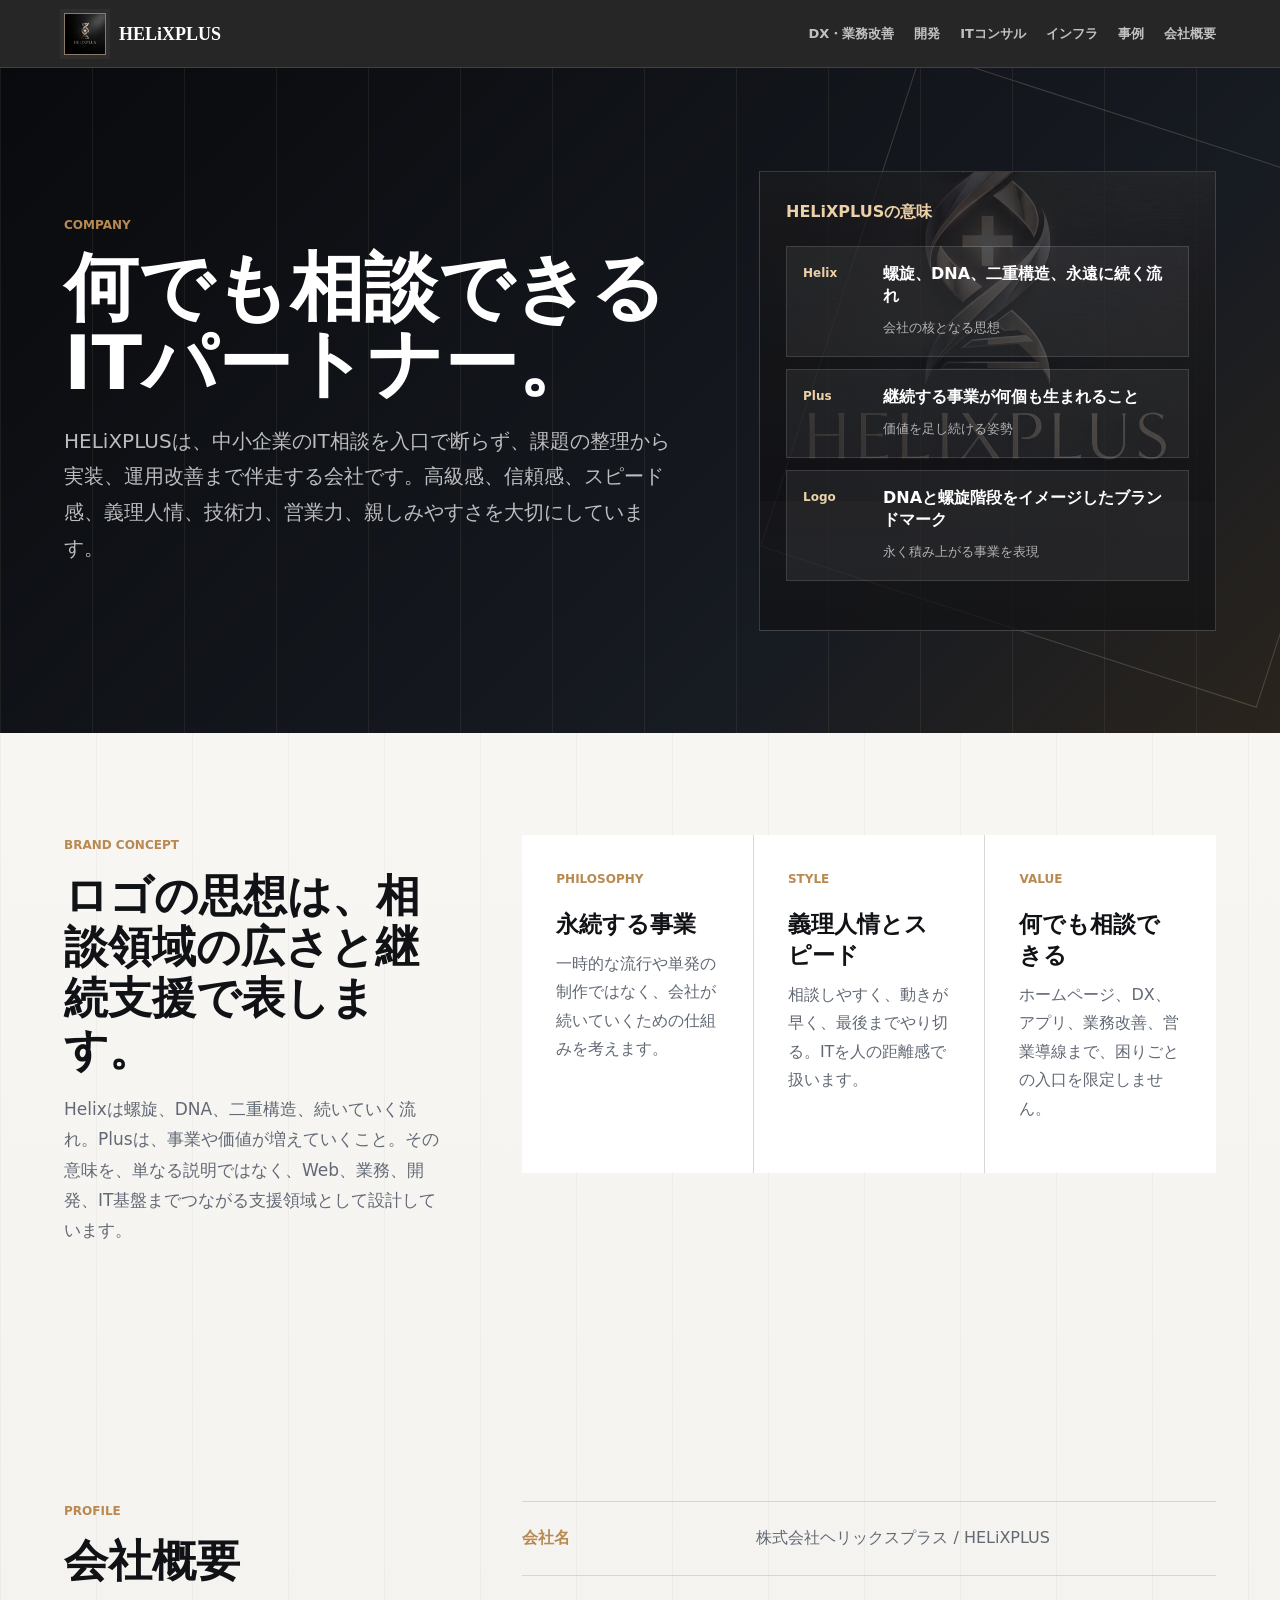
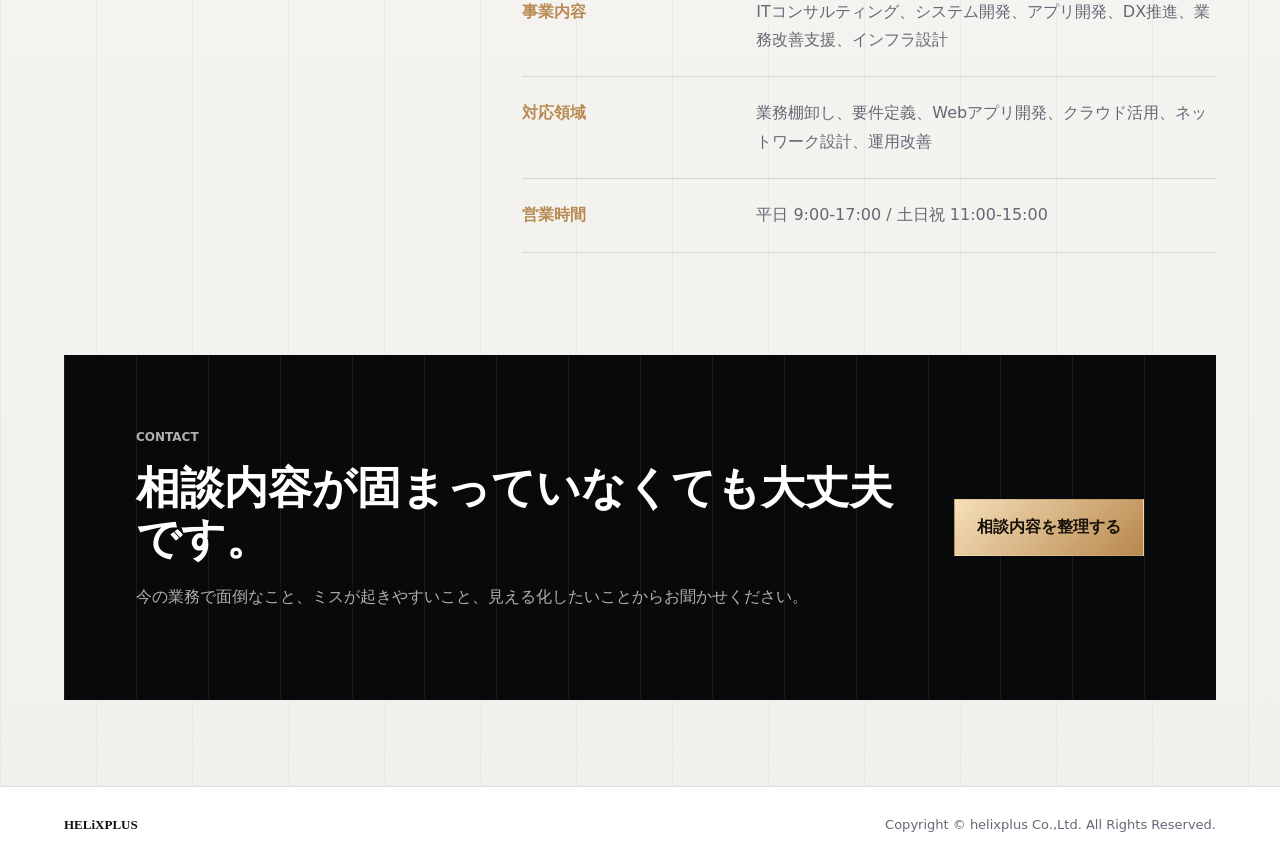
==== commit 0c7895e9: "Translate brand intent into site structure" ====
--- a/company.html
+++ b/company.html
@@ -14,7 +14,7 @@
     </header>
     <main>
       <section class="page-hero">
-        <div><p class="eyebrow">COMPANY / BRAND STORY</p><h1>螺旋のように、永く続く事業をつくる。</h1><p class="page-lead">HELiXPLUSは、何でも相談できるIT会社です。高級感、信頼感、スピード感、義理人情、技術力、営業力、親しみやすさをすべて大切にし、中小企業の未来を支えます。</p></div>
+        <div><p class="eyebrow">COMPANY</p><h1>何でも相談できるITパートナー。</h1><p class="page-lead">HELiXPLUSは、中小企業のIT相談を入口で断らず、課題の整理から実装、運用改善まで伴走する会社です。高級感、信頼感、スピード感、義理人情、技術力、営業力、親しみやすさを大切にしています。</p></div>
         <aside class="page-visual">
           <p class="visual-title">HELiXPLUSの意味</p>
           <ol class="visual-flow">
@@ -25,7 +25,7 @@
         </aside>
       </section>
       <section class="section split-section">
-        <div class="section-head"><p class="eyebrow">OUR MEANING</p><h2>名前とロゴに込めた思い</h2><p class="section-lead">Helixは螺旋。DNAの二重構造のように生命が続いていくイメージであり、螺旋階段のように一段ずつ上がり続けるイメージでもあります。Plusは、継続する事業がいくつも生まれ、価値が足されていくこと。HELiXPLUSは、永く続く事業に新しい力を加える会社です。</p></div>
+        <div class="section-head"><p class="eyebrow">BRAND CONCEPT</p><h2>ロゴの思想は、相談領域の広さと継続支援で表します。</h2><p class="section-lead">Helixは螺旋、DNA、二重構造、続いていく流れ。Plusは、事業や価値が増えていくこと。その意味を、単なる説明ではなく、Web、業務、開発、IT基盤までつながる支援領域として設計しています。</p></div>
         <div class="card-grid">
           <article class="card"><span>PHILOSOPHY</span><h3>永続する事業</h3><p>一時的な流行や単発の制作ではなく、会社が続いていくための仕組みを考えます。</p></article>
           <article class="card"><span>STYLE</span><h3>義理人情とスピード</h3><p>相談しやすく、動きが早く、最後までやり切る。ITを人の距離感で扱います。</p></article>
--- a/styles.css
+++ b/styles.css
@@ -415,6 +415,108 @@
   background: var(--white);
 }
 
+.consult-map {
+  position: relative;
+  display: grid;
+  grid-template-columns: repeat(2, minmax(0, 1fr));
+  gap: 1px;
+  min-height: 520px;
+  padding: 1px;
+  background:
+    linear-gradient(135deg, rgba(184, 138, 82, 0.48), rgba(20, 22, 26, 0.16)),
+    var(--line);
+  overflow: hidden;
+}
+
+.consult-map::before {
+  content: "";
+  position: absolute;
+  inset: 42px;
+  border: 1px solid rgba(184, 138, 82, 0.34);
+  transform: rotate(8deg);
+  pointer-events: none;
+}
+
+.consult-map::after {
+  content: "";
+  position: absolute;
+  left: 50%;
+  top: 10%;
+  bottom: 10%;
+  width: 1px;
+  background: linear-gradient(180deg, transparent, rgba(184, 138, 82, 0.72), transparent);
+  transform: translateX(-50%) rotate(16deg);
+  pointer-events: none;
+}
+
+.consult-core {
+  position: absolute;
+  z-index: 2;
+  left: 50%;
+  top: 50%;
+  display: grid;
+  place-items: center;
+  width: 188px;
+  min-height: 188px;
+  padding: 18px;
+  border: 1px solid rgba(236, 208, 168, 0.52);
+  background: #0c0e12;
+  color: #fff;
+  text-align: center;
+  transform: translate(-50%, -50%);
+  box-shadow: 0 28px 80px rgba(0, 0, 0, 0.28);
+}
+
+.consult-core img {
+  width: 82px;
+  height: 82px;
+  object-fit: cover;
+  object-position: center 58%;
+  opacity: 0.92;
+}
+
+.consult-core strong {
+  margin-top: 8px;
+  font-family: Georgia, "Times New Roman", serif;
+  font-size: 15px;
+}
+
+.consult-core span {
+  color: rgba(255, 255, 255, 0.68);
+  font-size: 12px;
+  line-height: 1.5;
+}
+
+.consult-item {
+  position: relative;
+  min-height: 258px;
+  padding: clamp(24px, 3vw, 34px);
+  background: #fff;
+}
+
+.consult-item span {
+  color: var(--gold);
+  font-family: Georgia, "Times New Roman", serif;
+  font-size: 28px;
+  font-weight: 900;
+}
+
+.consult-item h3 {
+  margin-top: 24px;
+}
+
+.consult-item p {
+  max-width: 280px;
+  color: var(--muted);
+}
+
+.item-dx,
+.item-base {
+  display: grid;
+  justify-items: end;
+  text-align: right;
+}
+
 .section.dark .card,
 .section.dark .process-card,
 .section.dark .metric-card {
@@ -789,7 +891,8 @@
   .metric-grid,
   .process-grid,
   .detail-grid,
-  .works-grid {
+  .works-grid,
+  .consult-map {
     grid-template-columns: repeat(2, 1fr);
   }
 
@@ -830,8 +933,36 @@
   .detail-grid,
   .works-grid,
   .case-study-grid,
-  .visual-board {
+  .visual-board,
+  .consult-map {
     grid-template-columns: 1fr;
+  }
+
+  .consult-map {
+    min-height: auto;
+  }
+
+  .consult-map::before,
+  .consult-map::after {
+    display: none;
+  }
+
+  .consult-core {
+    position: relative;
+    left: auto;
+    top: auto;
+    width: auto;
+    min-height: 170px;
+    transform: none;
+    order: -1;
+  }
+
+  .consult-item,
+  .item-dx,
+  .item-base {
+    display: block;
+    min-height: 190px;
+    text-align: left;
   }
 
   .brand-stage,
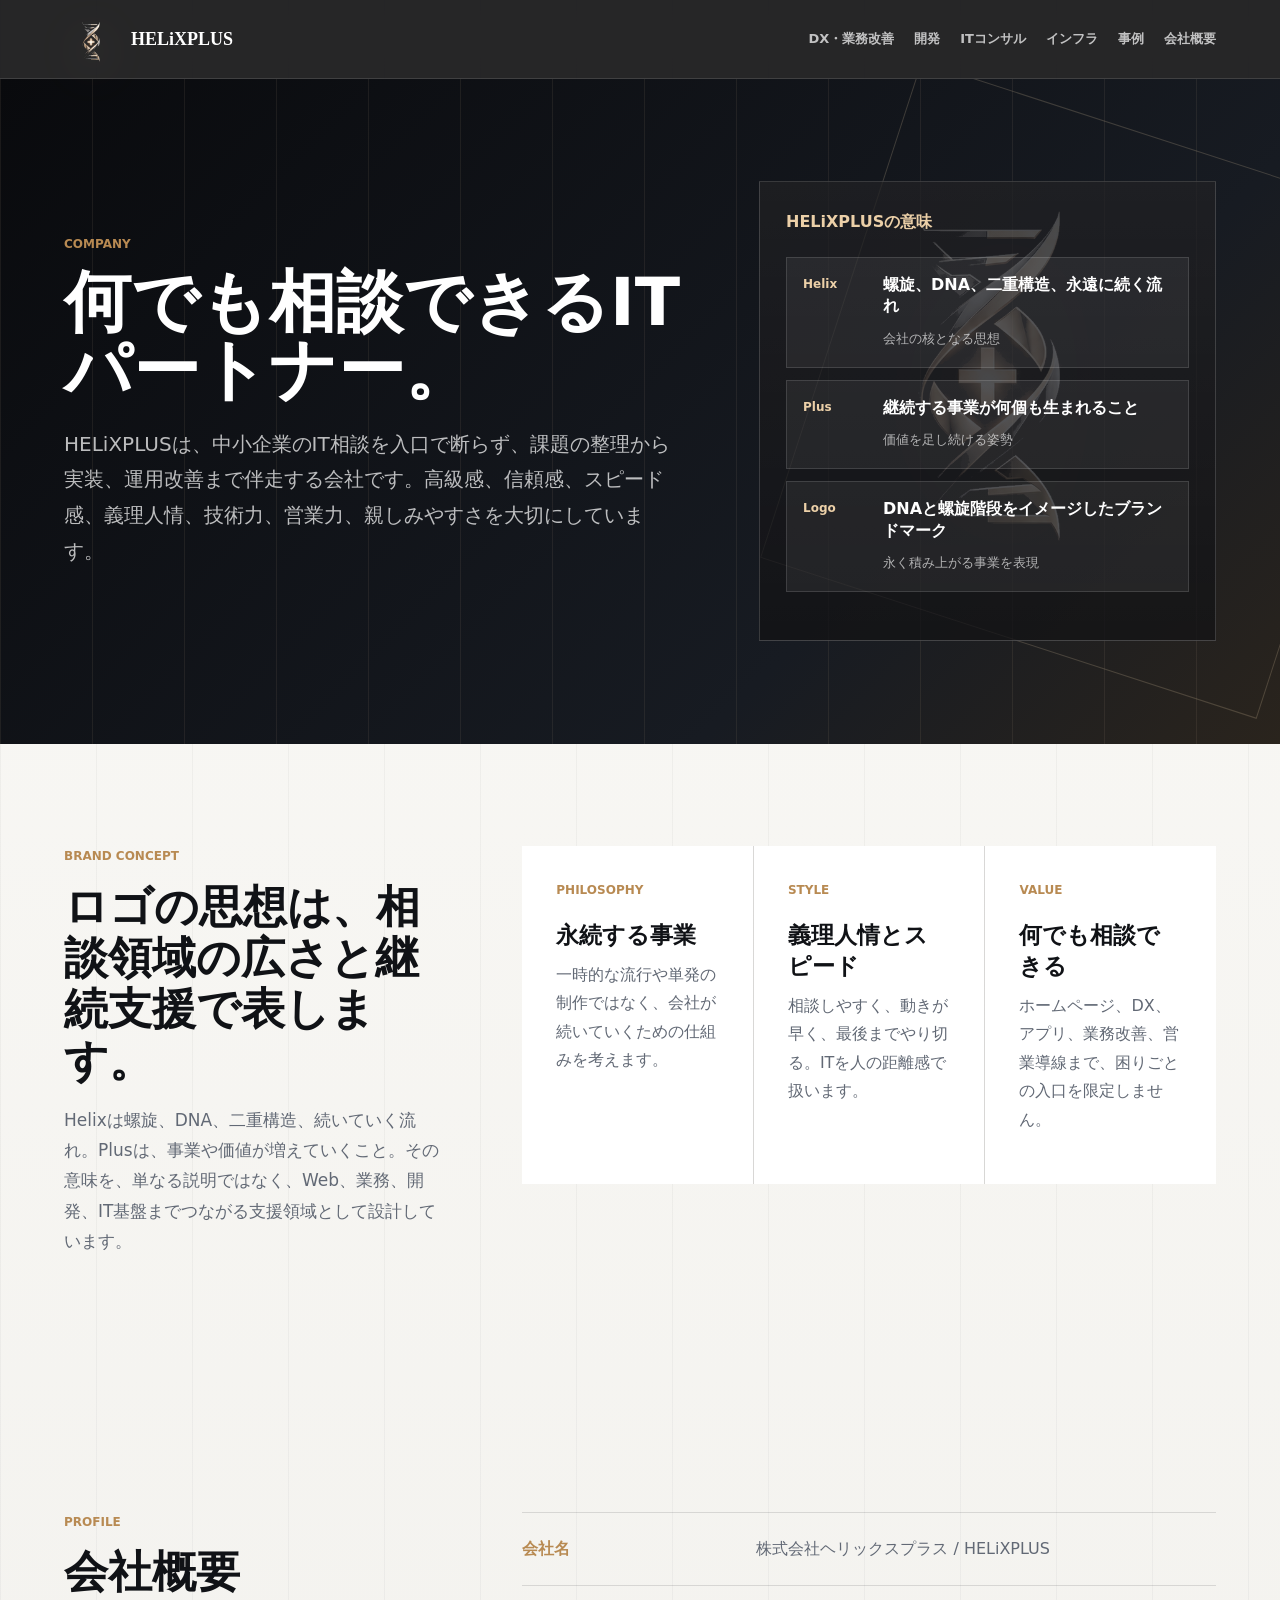
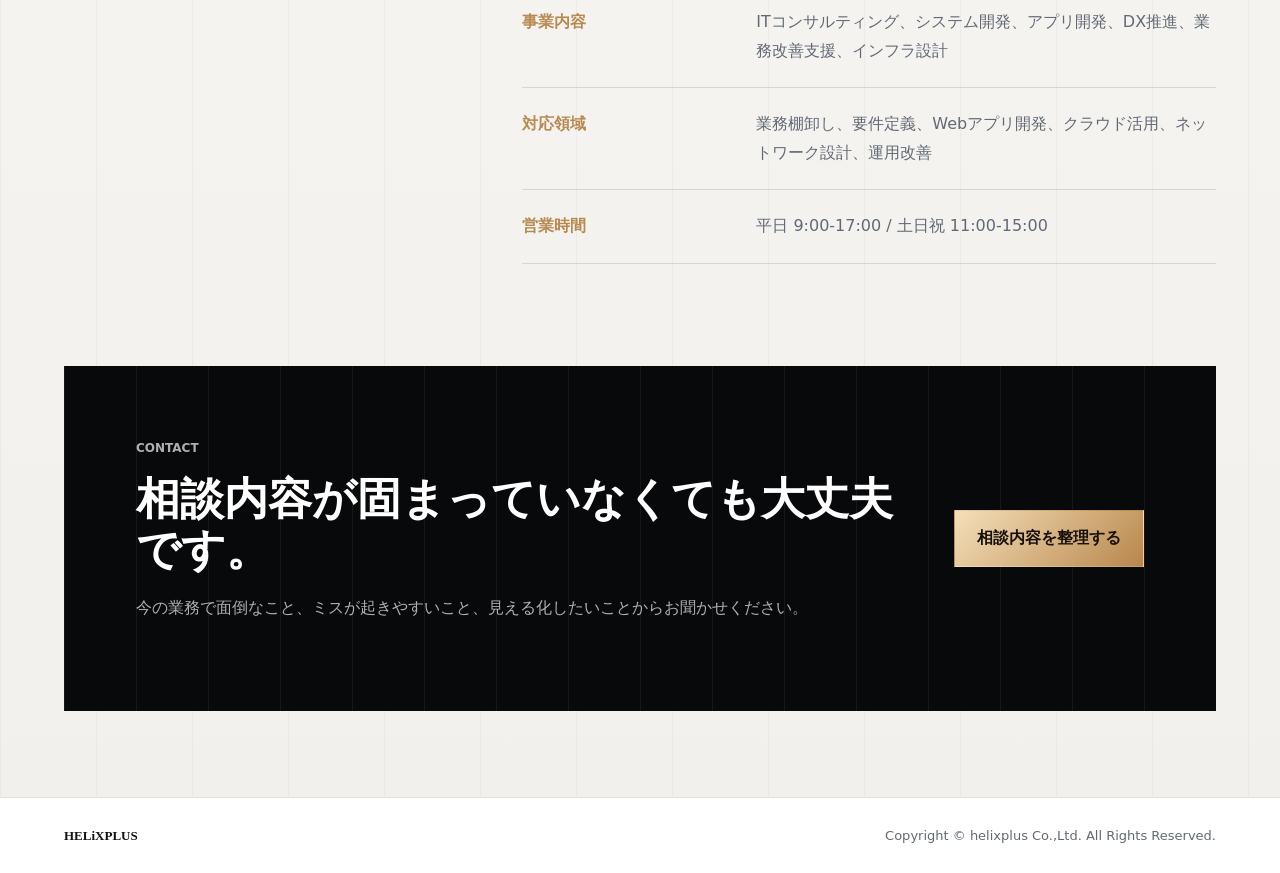
==== commit 2537eb9f: "Make HELiXPLUS mark the visual anchor" ====
--- a/company.html
+++ b/company.html
@@ -9,7 +9,7 @@
   </head>
   <body>
     <header class="site-header">
-      <a class="brand" href="./index.html"><img src="./assets/helixplus-logo.png" alt="HELiXPLUS" /><span>HELiXPLUS</span></a>
+      <a class="brand" href="./index.html"><img src="./assets/helixplus-mark.png" alt="HELiXPLUS" /><span>HELiXPLUS</span></a>
       <nav class="nav" aria-label="主要ナビゲーション"><a href="./dx.html">DX・業務改善</a><a href="./development.html">開発</a><a href="./consulting.html">ITコンサル</a><a href="./infrastructure.html">インフラ</a><a href="./works.html">事例</a><a href="./company.html">会社概要</a></nav>
     </header>
     <main>
--- a/styles.css
+++ b/styles.css
@@ -61,7 +61,7 @@
 
 h1 {
   margin-bottom: 22px;
-  font-size: clamp(40px, 5.8vw, 82px);
+  font-size: clamp(40px, 5.2vw, 76px);
   line-height: 1.02;
   font-weight: 900;
 }
@@ -106,12 +106,10 @@
 }
 
 .brand img {
-  width: 42px;
-  height: 42px;
-  object-fit: cover;
-  object-position: center 58%;
-  border: 1px solid rgba(236, 208, 168, 0.5);
-  box-shadow: 0 0 0 4px rgba(255, 255, 255, 0.035);
+  width: 54px;
+  height: 54px;
+  object-fit: contain;
+  filter: drop-shadow(0 10px 26px rgba(236, 208, 168, 0.24));
 }
 
 .nav {
@@ -188,8 +186,8 @@
   position: relative;
   min-height: calc(100vh - 67px);
   display: grid;
-  grid-template-columns: minmax(0, 0.95fr) minmax(380px, 0.72fr);
-  gap: clamp(34px, 7vw, 110px);
+  grid-template-columns: minmax(0, 0.9fr) minmax(390px, 0.86fr);
+  gap: clamp(28px, 5vw, 86px);
   align-items: center;
   padding: clamp(52px, 7vw, 96px) var(--page) clamp(48px, 6vw, 78px);
   overflow: hidden;
@@ -227,7 +225,7 @@
 }
 
 .hero-copy {
-  max-width: 880px;
+  max-width: 820px;
 }
 
 .hero .lead {
@@ -286,77 +284,86 @@
 }
 
 .brand-stage {
-  min-height: 610px;
-  display: grid;
-  align-content: end;
-  padding: 30px;
-  border: 1px solid rgba(255, 255, 255, 0.16);
-  background:
-    linear-gradient(180deg, rgba(255, 255, 255, 0.07), rgba(255, 255, 255, 0.03)),
-    #0d0f13;
-  box-shadow: 0 38px 100px rgba(0, 0, 0, 0.45);
+  min-height: clamp(520px, 72vh, 760px);
+  display: grid;
+  place-items: center;
+  padding: clamp(12px, 2vw, 28px);
   overflow: hidden;
 }
 
 .brand-stage::before {
   content: "";
   position: absolute;
-  inset: -6% -6% 22% -6%;
-  background: url("./assets/helixplus-logo.png") center 38% / 118% auto no-repeat;
-  opacity: 0.56;
-  filter: saturate(1.08) contrast(1.06);
+  inset: 6% 4% 8%;
+  border: 1px solid rgba(236, 208, 168, 0.2);
+  transform: rotate(14deg);
 }
 
 .brand-stage::after {
   content: "";
   position: absolute;
-  inset: 0;
+  left: 50%;
+  top: 2%;
+  bottom: 0;
+  width: 1px;
   background:
-    linear-gradient(180deg, rgba(8, 9, 11, 0.04) 0%, rgba(8, 9, 11, 0.78) 72%, #08090b 100%),
-    linear-gradient(90deg, rgba(236, 208, 168, 0.09) 1px, transparent 1px) 0 0 / 58px 58px;
-}
-
-.stage-panel {
+    linear-gradient(180deg, transparent 0%, rgba(236, 208, 168, 0.5) 28%, rgba(255, 255, 255, 0.16) 52%, rgba(236, 208, 168, 0.42) 76%, transparent 100%);
+  transform: rotate(24deg);
+}
+
+.hero-mark {
   position: relative;
-  z-index: 1;
-  display: grid;
-  gap: 16px;
-}
-
-.stage-panel header {
-  display: flex;
-  justify-content: space-between;
-  gap: 18px;
-  color: rgba(255, 255, 255, 0.78);
-  font-size: 12px;
-  font-weight: 900;
-}
-
-.stage-grid {
-  display: grid;
-  grid-template-columns: 1fr 1fr;
-  gap: 1px;
-  background: rgba(255, 255, 255, 0.14);
-}
-
-.stage-grid div {
-  min-height: 118px;
-  padding: 18px;
-  background: rgba(14, 17, 21, 0.86);
-}
-
-.stage-grid span {
+  z-index: 2;
+  width: min(45vw, 610px);
+  min-width: 360px;
+  transform: translateY(-3%);
+  filter:
+    drop-shadow(0 36px 70px rgba(0, 0, 0, 0.55))
+    drop-shadow(0 0 46px rgba(236, 208, 168, 0.22));
+}
+
+.orbit-labels {
+  position: absolute;
+  inset: 13% 0 auto;
+  z-index: 3;
+  display: grid;
+  grid-template-columns: repeat(4, 1fr);
+  gap: 14px;
+}
+
+.orbit-labels span {
+  padding: 12px 0;
+  border-top: 1px solid rgba(236, 208, 168, 0.4);
+  border-bottom: 1px solid rgba(255, 255, 255, 0.12);
+  color: var(--gold-soft);
+  font-family: Georgia, "Times New Roman", serif;
+  font-size: 13px;
+  font-weight: 900;
+  text-align: center;
+  letter-spacing: 0.08em;
+}
+
+.stage-statement {
+  position: absolute;
+  z-index: 4;
+  right: 0;
+  bottom: 12%;
+  max-width: 390px;
+  padding: 0 0 0 24px;
+  border-left: 1px solid rgba(236, 208, 168, 0.7);
+}
+
+.stage-statement span {
   display: block;
+  margin-bottom: 8px;
   color: var(--gold-soft);
   font-size: 12px;
   font-weight: 900;
 }
 
-.stage-grid strong {
-  display: block;
-  margin-top: 8px;
-  color: #fff;
-  font-size: 18px;
+.stage-statement strong {
+  color: #fff;
+  font-size: clamp(18px, 2vw, 24px);
   line-height: 1.35;
 }
 
@@ -418,84 +425,95 @@
 .consult-map {
   position: relative;
   display: grid;
-  grid-template-columns: repeat(2, minmax(0, 1fr));
-  gap: 1px;
-  min-height: 520px;
-  padding: 1px;
+  grid-template-columns: 0.86fr 1fr;
+  gap: 0;
+  min-height: 620px;
+  padding: 0;
   background:
-    linear-gradient(135deg, rgba(184, 138, 82, 0.48), rgba(20, 22, 26, 0.16)),
-    var(--line);
+    linear-gradient(90deg, rgba(7, 8, 10, 0.96), rgba(20, 23, 28, 0.94)),
+    #0b0d10;
   overflow: hidden;
+  color: #fff;
 }
 
 .consult-map::before {
   content: "";
   position: absolute;
-  inset: 42px;
+  left: 5%;
+  top: 50%;
+  width: min(44vw, 560px);
+  height: min(44vw, 560px);
   border: 1px solid rgba(184, 138, 82, 0.34);
-  transform: rotate(8deg);
+  transform: translateY(-50%) rotate(14deg);
   pointer-events: none;
 }
 
 .consult-map::after {
   content: "";
   position: absolute;
-  left: 50%;
-  top: 10%;
-  bottom: 10%;
+  left: 42%;
+  top: 0;
+  bottom: 0;
   width: 1px;
-  background: linear-gradient(180deg, transparent, rgba(184, 138, 82, 0.72), transparent);
-  transform: translateX(-50%) rotate(16deg);
+  background: linear-gradient(180deg, transparent, rgba(184, 138, 82, 0.62), transparent);
+  transform: rotate(18deg);
   pointer-events: none;
 }
 
 .consult-core {
-  position: absolute;
+  position: relative;
   z-index: 2;
-  left: 50%;
-  top: 50%;
+  left: auto;
+  top: auto;
   display: grid;
   place-items: center;
-  width: 188px;
-  min-height: 188px;
-  padding: 18px;
-  border: 1px solid rgba(236, 208, 168, 0.52);
-  background: #0c0e12;
+  align-self: stretch;
+  width: auto;
+  min-height: 100%;
+  padding: clamp(34px, 5vw, 72px);
+  border: 0;
+  background: transparent;
   color: #fff;
   text-align: center;
-  transform: translate(-50%, -50%);
-  box-shadow: 0 28px 80px rgba(0, 0, 0, 0.28);
+  transform: none;
+  grid-row: span 4;
 }
 
 .consult-core img {
-  width: 82px;
-  height: 82px;
-  object-fit: cover;
-  object-position: center 58%;
-  opacity: 0.92;
+  width: min(34vw, 430px);
+  min-width: 260px;
+  height: auto;
+  object-fit: contain;
+  opacity: 0.98;
+  filter:
+    drop-shadow(0 30px 58px rgba(0, 0, 0, 0.55))
+    drop-shadow(0 0 34px rgba(236, 208, 168, 0.24));
 }
 
 .consult-core strong {
-  margin-top: 8px;
+  margin-top: 20px;
   font-family: Georgia, "Times New Roman", serif;
-  font-size: 15px;
+  font-size: clamp(24px, 3vw, 38px);
+  line-height: 1;
 }
 
 .consult-core span {
-  color: rgba(255, 255, 255, 0.68);
-  font-size: 12px;
+  color: rgba(255, 255, 255, 0.72);
+  font-size: 14px;
   line-height: 1.5;
 }
 
 .consult-item {
   position: relative;
-  min-height: 258px;
-  padding: clamp(24px, 3vw, 34px);
-  background: #fff;
+  z-index: 2;
+  min-height: auto;
+  padding: clamp(26px, 3vw, 44px);
+  border-top: 1px solid rgba(255, 255, 255, 0.13);
+  background: linear-gradient(90deg, rgba(255, 255, 255, 0.035), transparent);
 }
 
 .consult-item span {
-  color: var(--gold);
+  color: var(--gold-soft);
   font-family: Georgia, "Times New Roman", serif;
   font-size: 28px;
   font-weight: 900;
@@ -507,14 +525,13 @@
 
 .consult-item p {
   max-width: 280px;
-  color: var(--muted);
+  color: rgba(255, 255, 255, 0.66);
 }
 
 .item-dx,
 .item-base {
-  display: grid;
-  justify-items: end;
-  text-align: right;
+  display: block;
+  text-align: left;
 }
 
 .section.dark .card,
@@ -663,9 +680,10 @@
 .page-visual::before {
   content: "";
   position: absolute;
-  inset: -18% -16% 28% -16%;
-  background: url("./assets/helixplus-logo.png") center / 112% auto no-repeat;
-  opacity: 0.18;
+  inset: -8% -10% 18% -10%;
+  background: url("./assets/helixplus-mark.png") center / min(82%, 520px) auto no-repeat;
+  opacity: 0.2;
+  filter: drop-shadow(0 26px 60px rgba(184, 138, 82, 0.22));
 }
 
 .visual-title {
@@ -892,7 +910,7 @@
   .process-grid,
   .detail-grid,
   .works-grid,
-  .consult-map {
+    .consult-map {
     grid-template-columns: repeat(2, 1fr);
   }
 
@@ -916,8 +934,8 @@
   }
 
   .brand img {
-    width: 38px;
-    height: 38px;
+    width: 46px;
+    height: 46px;
   }
 
   h1 {
@@ -925,7 +943,6 @@
   }
 
   .hero-proof,
-  .stage-grid,
   .card-grid,
   .case-grid,
   .metric-grid,
@@ -940,6 +957,7 @@
 
   .consult-map {
     min-height: auto;
+    grid-template-columns: 1fr;
   }
 
   .consult-map::before,
@@ -955,6 +973,7 @@
     min-height: 170px;
     transform: none;
     order: -1;
+    grid-row: auto;
   }
 
   .consult-item,
@@ -968,6 +987,38 @@
   .brand-stage,
   .page-visual {
     min-height: 360px;
+  }
+
+  .brand-stage {
+    order: -1;
+    min-height: 330px;
+    margin-top: -22px;
+  }
+
+  .hero-mark {
+    width: min(82vw, 360px);
+    min-width: 0;
+  }
+
+  .orbit-labels {
+    inset: 6% 0 auto;
+    grid-template-columns: repeat(4, 1fr);
+    gap: 6px;
+  }
+
+  .orbit-labels span {
+    padding: 8px 0;
+    font-size: 10px;
+  }
+
+  .stage-statement {
+    right: 0;
+    bottom: 2%;
+    max-width: 260px;
+  }
+
+  .stage-statement strong {
+    font-size: 15px;
   }
 
   .capability-list a,
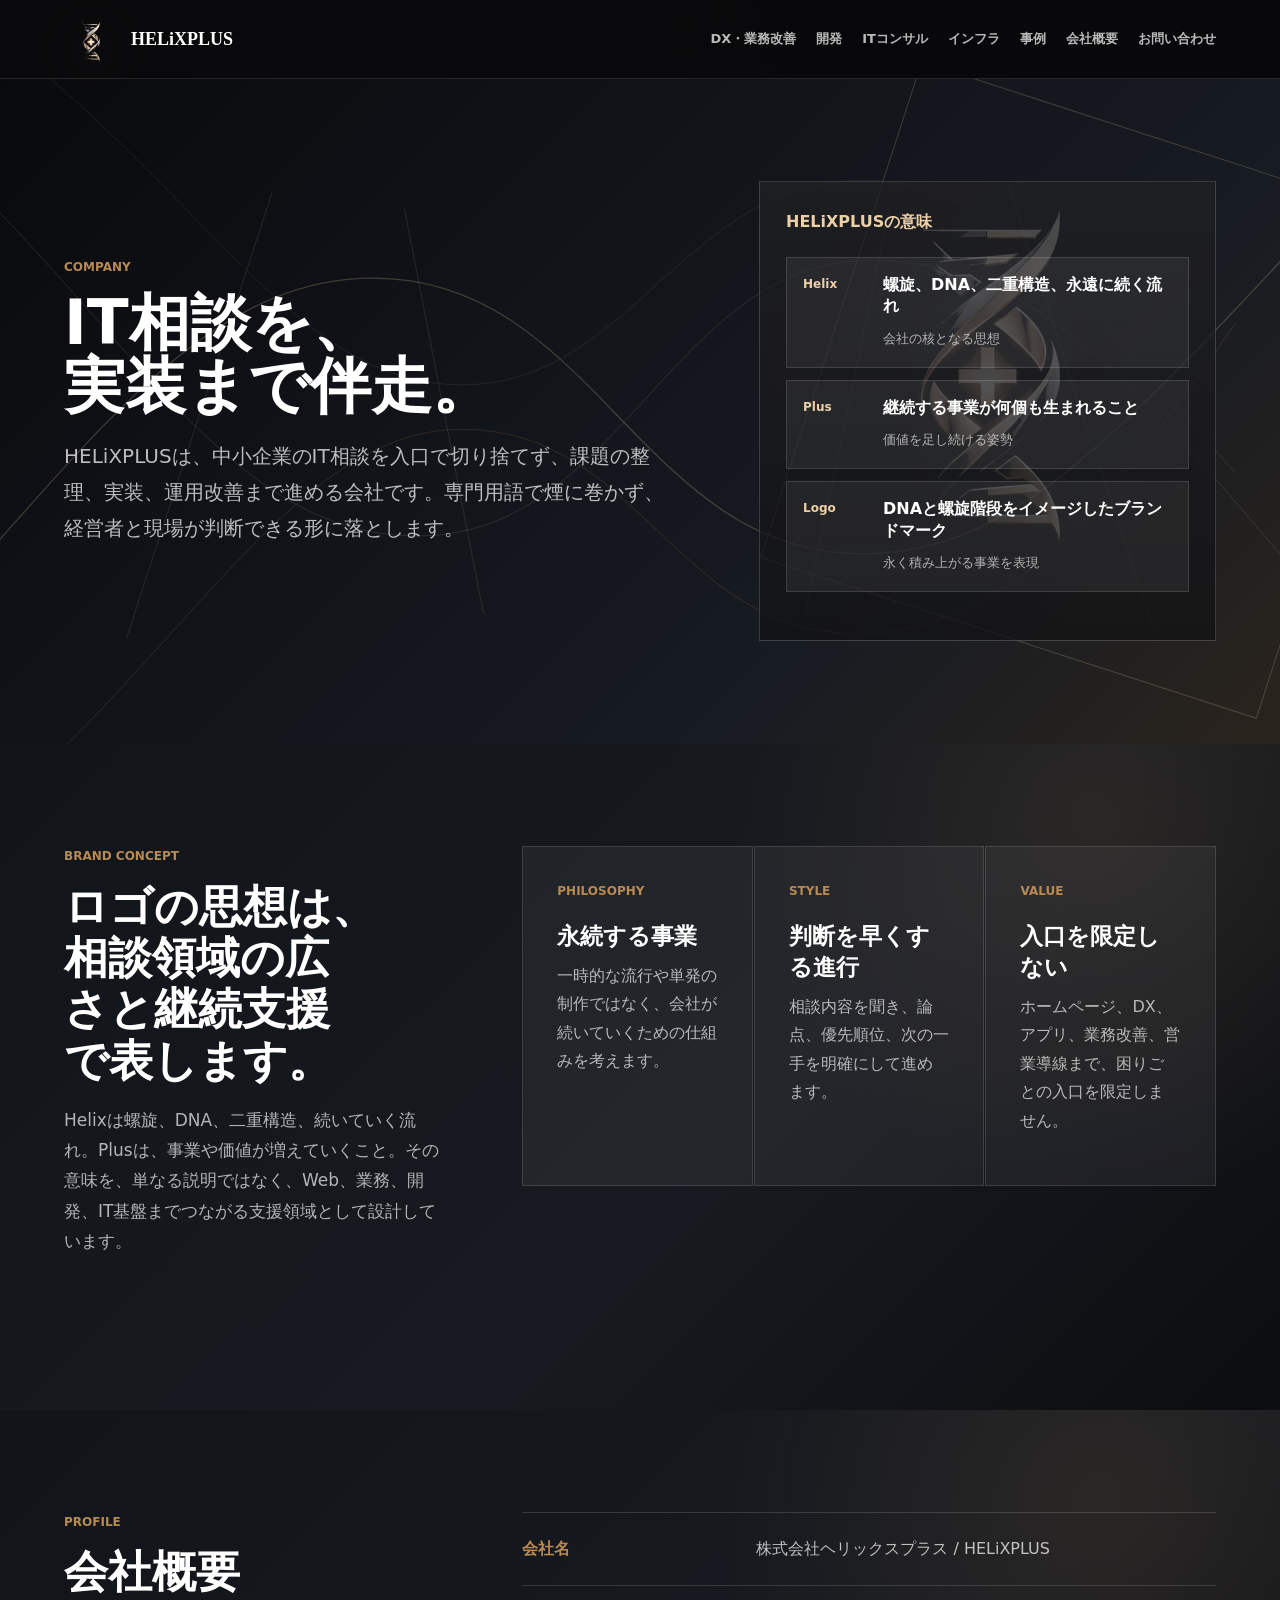
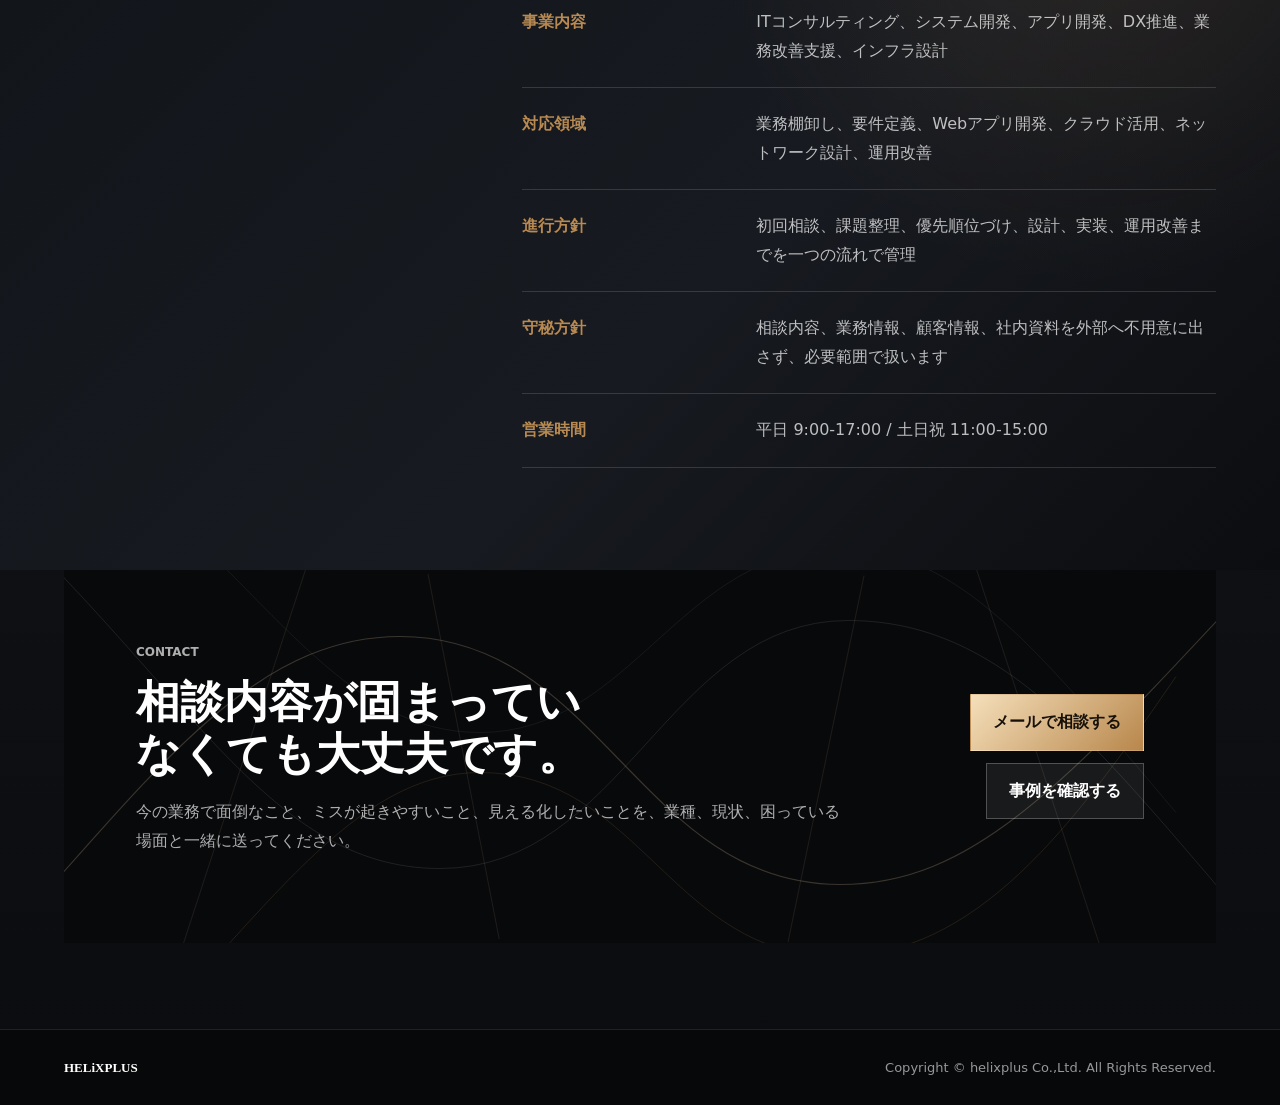
==== commit 69a36cf4: "Raise full-site polish and conversion quality" ====
--- a/company.html
+++ b/company.html
@@ -10,11 +10,11 @@
   <body>
     <header class="site-header">
       <a class="brand" href="./index.html"><img src="./assets/helixplus-mark.png" alt="HELiXPLUS" /><span>HELiXPLUS</span></a>
-      <nav class="nav" aria-label="主要ナビゲーション"><a href="./dx.html">DX・業務改善</a><a href="./development.html">開発</a><a href="./consulting.html">ITコンサル</a><a href="./infrastructure.html">インフラ</a><a href="./works.html">事例</a><a href="./company.html">会社概要</a></nav>
+      <nav class="nav" aria-label="主要ナビゲーション"><a href="./dx.html">DX・業務改善</a><a href="./development.html">開発</a><a href="./consulting.html">ITコンサル</a><a href="./infrastructure.html">インフラ</a><a href="./works.html">事例</a><a href="./company.html">会社概要</a><a href="./company.html#contact">お問い合わせ</a></nav>
     </header>
     <main>
       <section class="page-hero">
-        <div><p class="eyebrow">COMPANY</p><h1>何でも相談できるITパートナー。</h1><p class="page-lead">HELiXPLUSは、中小企業のIT相談を入口で断らず、課題の整理から実装、運用改善まで伴走する会社です。高級感、信頼感、スピード感、義理人情、技術力、営業力、親しみやすさを大切にしています。</p></div>
+        <div><p class="eyebrow">COMPANY</p><h1><span>IT相談を、</span><span>実装まで伴走。</span></h1><p class="page-lead">HELiXPLUSは、中小企業のIT相談を入口で切り捨てず、課題の整理、実装、運用改善まで進める会社です。専門用語で煙に巻かず、経営者と現場が判断できる形に落とします。</p></div>
         <aside class="page-visual">
           <p class="visual-title">HELiXPLUSの意味</p>
           <ol class="visual-flow">
@@ -28,8 +28,8 @@
         <div class="section-head"><p class="eyebrow">BRAND CONCEPT</p><h2>ロゴの思想は、相談領域の広さと継続支援で表します。</h2><p class="section-lead">Helixは螺旋、DNA、二重構造、続いていく流れ。Plusは、事業や価値が増えていくこと。その意味を、単なる説明ではなく、Web、業務、開発、IT基盤までつながる支援領域として設計しています。</p></div>
         <div class="card-grid">
           <article class="card"><span>PHILOSOPHY</span><h3>永続する事業</h3><p>一時的な流行や単発の制作ではなく、会社が続いていくための仕組みを考えます。</p></article>
-          <article class="card"><span>STYLE</span><h3>義理人情とスピード</h3><p>相談しやすく、動きが早く、最後までやり切る。ITを人の距離感で扱います。</p></article>
-          <article class="card"><span>VALUE</span><h3>何でも相談できる</h3><p>ホームページ、DX、アプリ、業務改善、営業導線まで、困りごとの入口を限定しません。</p></article>
+          <article class="card"><span>STYLE</span><h3>判断を早くする進行</h3><p>相談内容を聞き、論点、優先順位、次の一手を明確にして進めます。</p></article>
+          <article class="card"><span>VALUE</span><h3>入口を限定しない</h3><p>ホームページ、DX、アプリ、業務改善、営業導線まで、困りごとの入口を限定しません。</p></article>
         </div>
       </section>
       <section class="section content-split">
@@ -38,12 +38,17 @@
           <div><dt>会社名</dt><dd>株式会社ヘリックスプラス / HELiXPLUS</dd></div>
           <div><dt>事業内容</dt><dd>ITコンサルティング、システム開発、アプリ開発、DX推進、業務改善支援、インフラ設計</dd></div>
           <div><dt>対応領域</dt><dd>業務棚卸し、要件定義、Webアプリ開発、クラウド活用、ネットワーク設計、運用改善</dd></div>
+          <div><dt>進行方針</dt><dd>初回相談、課題整理、優先順位づけ、設計、実装、運用改善までを一つの流れで管理</dd></div>
+          <div><dt>守秘方針</dt><dd>相談内容、業務情報、顧客情報、社内資料を外部へ不用意に出さず、必要範囲で扱います</dd></div>
           <div><dt>営業時間</dt><dd>平日 9:00-17:00 / 土日祝 11:00-15:00</dd></div>
         </dl>
       </section>
       <section id="contact" class="cta-band">
-        <div><p class="eyebrow">CONTACT</p><h2>相談内容が固まっていなくても大丈夫です。</h2><p>今の業務で面倒なこと、ミスが起きやすいこと、見える化したいことからお聞かせください。</p></div>
-        <a class="button primary" href="#contact">相談内容を整理する</a>
+        <div><p class="eyebrow">CONTACT</p><h2>相談内容が固まっていなくても大丈夫です。</h2><p>今の業務で面倒なこと、ミスが起きやすいこと、見える化したいことを、業種、現状、困っている場面と一緒に送ってください。</p></div>
+        <div class="contact-methods">
+          <a class="button primary" href="mailto:info@helixplus.com?subject=HELiXPLUS%E3%81%B8%E3%81%AE%E7%9B%B8%E8%AB%87">メールで相談する</a>
+          <a class="button secondary" href="./works.html">事例を確認する</a>
+        </div>
       </section>
     </main>
     <footer class="site-footer"><span>HELiXPLUS</span><span>Copyright © helixplus Co.,Ltd. All Rights Reserved.</span></footer>
--- a/styles.css
+++ b/styles.css
@@ -21,14 +21,15 @@
 
 html {
   scroll-behavior: smooth;
+  background: #090a0d;
 }
 
 body {
   margin: 0;
   color: var(--ink);
   background:
-    linear-gradient(90deg, rgba(12, 14, 18, 0.035) 1px, transparent 1px) 0 0 / 96px 96px,
-    linear-gradient(180deg, #faf9f6 0%, #f1f0ec 100%);
+    radial-gradient(circle at 20% 0%, rgba(184, 138, 82, 0.09), transparent 30%),
+    linear-gradient(180deg, #090a0d 0%, #13161b 48%, #0b0c0f 100%);
   font-family: "Hiragino Kaku Gothic ProN", "Yu Gothic", "YuGothic", "Noto Sans JP", system-ui, sans-serif;
   line-height: 1.78;
   letter-spacing: 0;
@@ -61,9 +62,14 @@
 
 h1 {
   margin-bottom: 22px;
-  font-size: clamp(40px, 5.2vw, 76px);
-  line-height: 1.02;
-  font-weight: 900;
+  font-size: clamp(52px, 7.6vw, 118px);
+  line-height: 0.92;
+  font-weight: 900;
+}
+
+h1 span {
+  display: block;
+  white-space: nowrap;
 }
 
 h2 {
@@ -71,6 +77,7 @@
   font-size: clamp(28px, 3.4vw, 48px);
   line-height: 1.18;
   font-weight: 900;
+  text-wrap: balance;
 }
 
 h3 {
@@ -149,6 +156,7 @@
 .company-list dd,
 .text-block p {
   color: var(--muted);
+  text-wrap: pretty;
 }
 
 .button {
@@ -186,14 +194,16 @@
   position: relative;
   min-height: calc(100vh - 67px);
   display: grid;
-  grid-template-columns: minmax(0, 0.9fr) minmax(390px, 0.86fr);
-  gap: clamp(28px, 5vw, 86px);
+  grid-template-columns: minmax(0, 0.82fr) minmax(410px, 1fr);
+  gap: clamp(24px, 4vw, 72px);
   align-items: center;
-  padding: clamp(52px, 7vw, 96px) var(--page) clamp(48px, 6vw, 78px);
+  padding: clamp(48px, 6vw, 88px) var(--page) clamp(42px, 5vw, 68px);
   overflow: hidden;
   background:
-    linear-gradient(90deg, rgba(236, 208, 168, 0.08) 1px, transparent 1px) 0 0 / 88px 88px,
-    linear-gradient(135deg, #07080a 0%, #141820 58%, #26221c 100%);
+    url("./assets/helix-field.svg") center / cover no-repeat,
+    radial-gradient(circle at 78% 48%, rgba(184, 138, 82, 0.2), transparent 34%),
+    radial-gradient(circle at 16% 16%, rgba(255, 255, 255, 0.08), transparent 26%),
+    linear-gradient(135deg, #050608 0%, #11151b 54%, #231f19 100%);
   color: #fff;
 }
 
@@ -202,7 +212,7 @@
   position: absolute;
   inset: 0;
   background:
-    linear-gradient(110deg, rgba(255, 255, 255, 0.07), transparent 38%),
+    linear-gradient(110deg, rgba(255, 255, 255, 0.09), transparent 32%),
     linear-gradient(180deg, transparent 78%, rgba(0, 0, 0, 0.28));
   pointer-events: none;
 }
@@ -210,12 +220,13 @@
 .hero::after {
   content: "";
   position: absolute;
-  right: -10vw;
-  bottom: -18vw;
-  width: 58vw;
-  height: 58vw;
-  border: 1px solid rgba(236, 208, 168, 0.17);
-  transform: rotate(18deg);
+  right: -14vw;
+  bottom: -12vw;
+  width: 68vw;
+  height: 40vw;
+  border: 1px solid rgba(236, 208, 168, 0.15);
+  border-radius: 50%;
+  transform: rotate(-18deg);
 }
 
 .hero-copy,
@@ -224,45 +235,69 @@
   z-index: 1;
 }
 
+.hero-signature {
+  position: absolute;
+  z-index: 0;
+  left: var(--page);
+  bottom: -0.14em;
+  margin: 0;
+  color: rgba(255, 255, 255, 0.035);
+  font-family: Georgia, "Times New Roman", serif;
+  font-size: clamp(78px, 17vw, 252px);
+  font-weight: 900;
+  line-height: 0.8;
+  white-space: nowrap;
+  pointer-events: none;
+}
+
 .hero-copy {
-  max-width: 820px;
+  max-width: 900px;
 }
 
 .hero .lead {
-  max-width: 760px;
+  max-width: 720px;
   color: rgba(255, 255, 255, 0.76);
   font-size: clamp(17px, 1.7vw, 21px);
 }
 
 .hero-kicker {
-  display: flex;
-  flex-wrap: wrap;
-  gap: 8px;
-  margin-bottom: clamp(34px, 5vw, 64px);
+  display: grid;
+  grid-template-columns: repeat(4, minmax(0, 1fr));
+  gap: 1px;
+  max-width: 720px;
+  margin-bottom: clamp(34px, 5vw, 58px);
+  background: rgba(255, 255, 255, 0.14);
 }
 
 .hero-kicker span {
-  padding: 8px 11px;
-  border: 1px solid rgba(255, 255, 255, 0.18);
-  background: rgba(255, 255, 255, 0.06);
-  color: rgba(255, 255, 255, 0.74);
-  font-size: 12px;
-  font-weight: 850;
+  padding: 11px 10px;
+  background: rgba(8, 10, 13, 0.62);
+  color: rgba(255, 255, 255, 0.7);
+  font-size: 10px;
+  font-weight: 900;
+  text-align: center;
 }
 
 .hero-proof {
   display: grid;
-  grid-template-columns: repeat(3, 1fr);
+  grid-template-columns: repeat(4, 1fr);
   gap: 1px;
-  margin-top: clamp(34px, 4vw, 54px);
-  max-width: 860px;
-  background: rgba(255, 255, 255, 0.12);
+  margin-top: clamp(28px, 4vw, 46px);
+  max-width: 830px;
+  border-top: 1px solid rgba(236, 208, 168, 0.34);
+  border-bottom: 1px solid rgba(255, 255, 255, 0.11);
+  background: transparent;
 }
 
 .hero-proof div {
-  min-height: 112px;
-  padding: 18px;
-  background: rgba(255, 255, 255, 0.055);
+  min-height: 94px;
+  padding: 15px 16px 14px;
+  border-right: 1px solid rgba(255, 255, 255, 0.11);
+  background: linear-gradient(180deg, rgba(255, 255, 255, 0.045), transparent);
+}
+
+.hero-proof div:last-child {
+  border-right: 0;
 }
 
 .hero-proof span,
@@ -277,14 +312,22 @@
 
 .hero-proof strong {
   display: block;
+  margin-top: 4px;
+  color: #fff;
+  font-size: clamp(19px, 1.8vw, 25px);
+  line-height: 1.18;
+}
+
+.hero-proof small {
+  display: block;
   margin-top: 8px;
-  color: #fff;
-  font-size: 18px;
-  line-height: 1.35;
+  color: rgba(255, 255, 255, 0.62);
+  font-size: 12px;
+  line-height: 1.45;
 }
 
 .brand-stage {
-  min-height: clamp(520px, 72vh, 760px);
+  min-height: clamp(500px, 68vh, 720px);
   display: grid;
   place-items: center;
   padding: clamp(12px, 2vw, 28px);
@@ -294,29 +337,31 @@
 .brand-stage::before {
   content: "";
   position: absolute;
-  inset: 6% 4% 8%;
-  border: 1px solid rgba(236, 208, 168, 0.2);
-  transform: rotate(14deg);
+  inset: 7% -4% 7%;
+  border: 1px solid rgba(236, 208, 168, 0.22);
+  border-radius: 50%;
+  transform: rotate(-22deg);
 }
 
 .brand-stage::after {
   content: "";
   position: absolute;
-  left: 50%;
-  top: 2%;
-  bottom: 0;
-  width: 1px;
-  background:
-    linear-gradient(180deg, transparent 0%, rgba(236, 208, 168, 0.5) 28%, rgba(255, 255, 255, 0.16) 52%, rgba(236, 208, 168, 0.42) 76%, transparent 100%);
-  transform: rotate(24deg);
+  left: 12%;
+  right: 4%;
+  top: 18%;
+  height: 46%;
+  border-top: 1px solid rgba(236, 208, 168, 0.22);
+  border-bottom: 1px solid rgba(255, 255, 255, 0.11);
+  border-radius: 50%;
+  transform: rotate(18deg);
 }
 
 .hero-mark {
   position: relative;
   z-index: 2;
-  width: min(45vw, 610px);
-  min-width: 360px;
-  transform: translateY(-3%);
+  width: min(42vw, 570px);
+  min-width: 350px;
+  transform: translateY(1%);
   filter:
     drop-shadow(0 36px 70px rgba(0, 0, 0, 0.55))
     drop-shadow(0 0 46px rgba(236, 208, 168, 0.22));
@@ -324,7 +369,7 @@
 
 .orbit-labels {
   position: absolute;
-  inset: 13% 0 auto;
+  inset: 10% 0 auto;
   z-index: 3;
   display: grid;
   grid-template-columns: repeat(4, 1fr);
@@ -346,9 +391,9 @@
 .stage-statement {
   position: absolute;
   z-index: 4;
-  right: 0;
-  bottom: 12%;
-  max-width: 390px;
+  right: 2%;
+  bottom: 20%;
+  max-width: 420px;
   padding: 0 0 0 24px;
   border-left: 1px solid rgba(236, 208, 168, 0.7);
 }
@@ -368,14 +413,22 @@
 }
 
 .section {
+  position: relative;
   padding: clamp(64px, 8vw, 116px) var(--page);
+  background:
+    radial-gradient(circle at 86% 12%, rgba(184, 138, 82, 0.12), transparent 30%),
+    linear-gradient(135deg, #111419 0%, #171a20 58%, #0c0d10 100%);
+  color: #fff;
 }
 
 .section.dark {
-  background: #111419;
-  color: #fff;
-}
-
+  background:
+    url("./assets/helix-field.svg") center / cover no-repeat,
+    linear-gradient(135deg, #0b0d10 0%, #141820 100%);
+  color: #fff;
+}
+
+.section .section-lead,
 .section.dark .section-lead,
 .section.dark .card p,
 .section.dark .process-card p {
@@ -392,11 +445,46 @@
   font-size: 17px;
 }
 
+.section-note {
+  max-width: 720px;
+  margin-bottom: 0;
+  color: rgba(255, 255, 255, 0.66);
+  font-size: 15px;
+}
+
 .split-section {
   display: grid;
   grid-template-columns: minmax(260px, 0.55fr) minmax(0, 1fr);
   gap: clamp(32px, 6vw, 92px);
   align-items: start;
+}
+
+.helix-section {
+  overflow: hidden;
+  background:
+    url("./assets/helix-field.svg") center / cover no-repeat,
+    radial-gradient(circle at 8% 22%, rgba(184, 138, 82, 0.18), transparent 28%),
+    linear-gradient(135deg, #090a0d 0%, #15181d 54%, #241f18 100%);
+  color: #fff;
+}
+
+.helix-section::before {
+  content: "";
+  position: absolute;
+  inset: 7% 5%;
+  border: 1px solid rgba(236, 208, 168, 0.12);
+  border-radius: 50%;
+  transform: rotate(-12deg);
+  pointer-events: none;
+}
+
+.helix-section .section-head {
+  position: relative;
+  z-index: 2;
+}
+
+.helix-section .section-lead {
+  color: rgba(255, 255, 255, 0.72);
 }
 
 .card-grid,
@@ -419,19 +507,28 @@
 .work-card {
   min-height: 260px;
   padding: clamp(22px, 3vw, 34px);
-  background: var(--white);
+  border: 1px solid rgba(255, 255, 255, 0.12);
+  background: rgba(255, 255, 255, 0.055);
+  color: #fff;
+}
+
+.card p,
+.case-card p,
+.metric-card p,
+.process-card p,
+.detail-card p,
+.work-card p {
+  color: rgba(255, 255, 255, 0.68);
 }
 
 .consult-map {
   position: relative;
   display: grid;
-  grid-template-columns: 0.86fr 1fr;
+  grid-template-columns: minmax(250px, 0.62fr) minmax(0, 1fr);
   gap: 0;
   min-height: 620px;
   padding: 0;
-  background:
-    linear-gradient(90deg, rgba(7, 8, 10, 0.96), rgba(20, 23, 28, 0.94)),
-    #0b0d10;
+  background: transparent;
   overflow: hidden;
   color: #fff;
 }
@@ -439,24 +536,27 @@
 .consult-map::before {
   content: "";
   position: absolute;
-  left: 5%;
+  left: -10%;
   top: 50%;
-  width: min(44vw, 560px);
-  height: min(44vw, 560px);
+  width: min(58vw, 720px);
+  height: min(34vw, 430px);
   border: 1px solid rgba(184, 138, 82, 0.34);
-  transform: translateY(-50%) rotate(14deg);
+  border-radius: 50%;
+  transform: translateY(-50%) rotate(-20deg);
   pointer-events: none;
 }
 
 .consult-map::after {
   content: "";
   position: absolute;
-  left: 42%;
-  top: 0;
-  bottom: 0;
-  width: 1px;
-  background: linear-gradient(180deg, transparent, rgba(184, 138, 82, 0.62), transparent);
-  transform: rotate(18deg);
+  left: 34%;
+  right: -6%;
+  top: 16%;
+  height: 58%;
+  border-top: 1px solid rgba(236, 208, 168, 0.24);
+  border-bottom: 1px solid rgba(255, 255, 255, 0.11);
+  border-radius: 50%;
+  transform: rotate(16deg);
   pointer-events: none;
 }
 
@@ -466,12 +566,12 @@
   left: auto;
   top: auto;
   display: grid;
-  place-items: center;
+  align-items: stretch;
   align-self: stretch;
   width: auto;
   min-height: 100%;
-  padding: clamp(34px, 5vw, 72px);
-  border: 0;
+  padding: clamp(34px, 5vw, 64px);
+  border-right: 0;
   background: transparent;
   color: #fff;
   text-align: center;
@@ -479,28 +579,60 @@
   grid-row: span 4;
 }
 
-.consult-core img {
-  width: min(34vw, 430px);
-  min-width: 260px;
-  height: auto;
-  object-fit: contain;
-  opacity: 0.98;
-  filter:
-    drop-shadow(0 30px 58px rgba(0, 0, 0, 0.55))
-    drop-shadow(0 0 34px rgba(236, 208, 168, 0.24));
-}
-
-.consult-core strong {
-  margin-top: 20px;
-  font-family: Georgia, "Times New Roman", serif;
-  font-size: clamp(24px, 3vw, 38px);
-  line-height: 1;
-}
-
-.consult-core span {
-  color: rgba(255, 255, 255, 0.72);
-  font-size: 14px;
-  line-height: 1.5;
+.axis-copy {
+  position: relative;
+  display: grid;
+  align-content: center;
+  gap: clamp(6px, 1.1vw, 10px);
+  justify-items: start;
+  text-align: left;
+  min-height: 100%;
+  padding-left: clamp(18px, 3vw, 34px);
+  transform: translateY(-14%);
+}
+
+.axis-copy::after {
+  content: "";
+  position: absolute;
+  inset: 8% -26% 8% 12%;
+  border: 1px solid rgba(236, 208, 168, 0.2);
+  border-radius: 50%;
+  transform: rotate(-23deg);
+}
+
+.axis-copy::before {
+  content: "";
+  position: absolute;
+  left: 0;
+  top: 20%;
+  bottom: 16%;
+  width: 1px;
+  background: linear-gradient(180deg, rgba(236, 208, 168, 0.7), rgba(236, 208, 168, 0.08));
+}
+
+.axis-copy span {
+  position: relative;
+  z-index: 1;
+  color: var(--gold-soft);
+  font-size: 12px;
+  font-weight: 900;
+}
+
+.axis-copy strong {
+  position: relative;
+  z-index: 1;
+  color: #fff;
+  font-size: clamp(20px, 2vw, 28px);
+  line-height: 1.15;
+}
+
+.axis-copy i {
+  position: relative;
+  z-index: 1;
+  display: block;
+  width: min(11vw, 128px);
+  height: 1px;
+  background: linear-gradient(90deg, rgba(236, 208, 168, 0.64), transparent);
 }
 
 .consult-item {
@@ -509,7 +641,7 @@
   min-height: auto;
   padding: clamp(26px, 3vw, 44px);
   border-top: 1px solid rgba(255, 255, 255, 0.13);
-  background: linear-gradient(90deg, rgba(255, 255, 255, 0.035), transparent);
+  background: linear-gradient(90deg, rgba(255, 255, 255, 0.032), rgba(255, 255, 255, 0.012));
 }
 
 .consult-item span {
@@ -524,7 +656,7 @@
 }
 
 .consult-item p {
-  max-width: 280px;
+  max-width: 430px;
   color: rgba(255, 255, 255, 0.66);
 }
 
@@ -552,7 +684,7 @@
 
 .capability-list {
   display: grid;
-  border-top: 1px solid var(--line);
+  border-top: 1px solid rgba(255, 255, 255, 0.14);
 }
 
 .capability-list a {
@@ -561,7 +693,7 @@
   gap: 28px;
   align-items: center;
   padding: 28px 0;
-  border-bottom: 1px solid var(--line);
+  border-bottom: 1px solid rgba(255, 255, 255, 0.14);
 }
 
 .capability-list span {
@@ -577,19 +709,19 @@
 
 .capability-list p {
   margin-bottom: 0;
-  color: var(--muted);
+  color: rgba(255, 255, 255, 0.68);
 }
 
 .capability-list em {
-  color: var(--steel);
+  color: var(--gold-soft);
   font-style: normal;
   font-weight: 900;
   text-align: right;
 }
 
 .evidence-table {
-  border: 1px solid var(--line);
-  background: #fff;
+  border: 1px solid rgba(255, 255, 255, 0.14);
+  background: rgba(255, 255, 255, 0.045);
 }
 
 .evidence-row {
@@ -597,8 +729,8 @@
   grid-template-columns: 0.75fr 1.35fr 1.55fr 1fr;
   gap: 18px;
   padding: 21px 24px;
-  border-bottom: 1px solid var(--line);
-  color: var(--steel);
+  border-bottom: 1px solid rgba(255, 255, 255, 0.13);
+  color: rgba(255, 255, 255, 0.78);
 }
 
 .evidence-row:last-child {
@@ -606,14 +738,14 @@
 }
 
 .evidence-row.head {
-  background: var(--deep);
+  background: rgba(8, 9, 11, 0.8);
   color: #fff;
   font-size: 13px;
   font-weight: 900;
 }
 
 .evidence-row:not(.head):hover {
-  background: #f8f5ef;
+  background: rgba(255, 255, 255, 0.08);
 }
 
 .page-hero {
@@ -626,16 +758,26 @@
   padding: clamp(58px, 8vw, 112px) var(--page);
   overflow: hidden;
   background:
-    linear-gradient(90deg, rgba(236, 208, 168, 0.08) 1px, transparent 1px) 0 0 / 92px 92px,
+    url("./assets/helix-field.svg") center / cover no-repeat,
     linear-gradient(135deg, #090a0d 0%, #171b22 70%, #2a241d 100%);
   color: #fff;
+}
+
+.page-hero h1 {
+  max-width: 980px;
+  font-size: clamp(36px, 4.8vw, 68px);
+  line-height: 1.02;
+}
+
+.page-hero h1 span {
+  display: block;
 }
 
 .page-hero.light {
   background:
-    linear-gradient(90deg, rgba(10, 12, 15, 0.045) 1px, transparent 1px) 0 0 / 92px 92px,
-    linear-gradient(135deg, #ffffff 0%, #f3f1ec 100%);
-  color: var(--ink);
+    url("./assets/helix-field.svg") center / cover no-repeat,
+    linear-gradient(135deg, #111419 0%, #f0e7d8 180%);
+  color: #fff;
 }
 
 .page-hero::after {
@@ -656,7 +798,7 @@
 }
 
 .page-hero.light .page-lead {
-  color: var(--muted);
+  color: rgba(255, 255, 255, 0.72);
 }
 
 .page-visual {
@@ -672,9 +814,9 @@
 }
 
 .page-hero.light .page-visual {
-  border-color: var(--line);
-  background: #fff;
-  color: var(--ink);
+  border-color: rgba(255, 255, 255, 0.16);
+  background: rgba(7, 8, 10, 0.72);
+  color: #fff;
 }
 
 .page-visual::before {
@@ -695,7 +837,7 @@
 }
 
 .page-hero.light .visual-title {
-  color: var(--gold);
+  color: var(--gold-soft);
 }
 
 .visual-flow,
@@ -720,8 +862,8 @@
 }
 
 .page-hero.light .visual-flow li {
-  border-color: var(--line);
-  background: #f8f7f4;
+  border-color: rgba(255, 255, 255, 0.13);
+  background: rgba(255, 255, 255, 0.06);
 }
 
 .visual-flow span,
@@ -734,7 +876,7 @@
 
 .page-hero.light .visual-flow span,
 .page-hero.light .visual-board span {
-  color: var(--gold);
+  color: var(--gold-soft);
 }
 
 .visual-flow strong,
@@ -746,7 +888,7 @@
 
 .page-hero.light .visual-flow strong,
 .page-hero.light .visual-board strong {
-  color: var(--ink);
+  color: #fff;
 }
 
 .visual-flow small {
@@ -755,7 +897,7 @@
 }
 
 .page-hero.light .visual-flow small {
-  color: var(--muted);
+  color: rgba(255, 255, 255, 0.65);
 }
 
 .visual-board {
@@ -774,11 +916,11 @@
 }
 
 .page-hero.light .visual-board {
-  background: var(--line);
+  background: rgba(255, 255, 255, 0.15);
 }
 
 .page-hero.light .visual-board div {
-  background: #f8f7f4;
+  background: rgba(7, 8, 10, 0.78);
 }
 
 .content-split {
@@ -820,12 +962,64 @@
 
 .case-study-card dd {
   margin: 0;
-  color: var(--muted);
+  color: rgba(255, 255, 255, 0.68);
+}
+
+.case-result {
+  margin: 12px 0 2px;
+  color: var(--gold-soft);
+  font-weight: 900;
+}
+
+.featured-case {
+  padding-top: clamp(58px, 7vw, 92px);
+}
+
+.case-feature-grid {
+  display: grid;
+  grid-template-columns: repeat(3, 1fr);
+  gap: 1px;
+  background: rgba(255, 255, 255, 0.14);
+}
+
+.case-feature-grid article {
+  min-height: 330px;
+  padding: clamp(24px, 3vw, 38px);
+  background:
+    linear-gradient(180deg, rgba(236, 208, 168, 0.06), rgba(255, 255, 255, 0.025)),
+    rgba(8, 10, 13, 0.72);
+}
+
+.case-feature-grid span {
+  color: var(--gold-soft);
+  font-size: 12px;
+  font-weight: 900;
+}
+
+.case-feature-grid p,
+.outcome-list span {
+  color: rgba(255, 255, 255, 0.68);
+}
+
+.outcome-list {
+  display: grid;
+  gap: 12px;
+  margin: 18px 0 0;
+  padding: 0;
+  list-style: none;
+}
+
+.outcome-list li {
+  display: flex;
+  justify-content: space-between;
+  gap: 18px;
+  padding-top: 12px;
+  border-top: 1px solid rgba(255, 255, 255, 0.14);
 }
 
 .company-list {
   margin: 0;
-  border-top: 1px solid var(--line);
+  border-top: 1px solid rgba(255, 255, 255, 0.14);
 }
 
 .company-list div {
@@ -833,7 +1027,7 @@
   grid-template-columns: 170px 1fr;
   gap: 24px;
   padding: 22px 0;
-  border-bottom: 1px solid var(--line);
+  border-bottom: 1px solid rgba(255, 255, 255, 0.14);
 }
 
 .company-list dt {
@@ -841,21 +1035,35 @@
   font-weight: 900;
 }
 
+.company-list dd {
+  color: rgba(255, 255, 255, 0.72);
+}
+
 .cta-band,
-.closing-cta {
+.closing-cta,
+.section-cta {
   margin: 0 var(--page) clamp(50px, 7vw, 86px);
   padding: clamp(32px, 6vw, 72px);
   background:
-    linear-gradient(90deg, rgba(236, 208, 168, 0.08) 1px, transparent 1px) 0 0 / 72px 72px,
+    url("./assets/helix-field.svg") center / cover no-repeat,
     var(--deep);
   color: #fff;
 }
 
-.cta-band {
+.cta-band,
+.section-cta {
   display: flex;
   justify-content: space-between;
   align-items: center;
   gap: 28px;
+}
+
+.cta-actions,
+.contact-methods {
+  display: flex;
+  flex-wrap: wrap;
+  gap: 12px;
+  justify-content: flex-end;
 }
 
 .cta-band p,
@@ -869,14 +1077,14 @@
   justify-content: space-between;
   gap: 18px;
   padding: 26px var(--page);
-  border-top: 1px solid var(--line);
-  color: var(--muted);
-  background: #fff;
+  border-top: 1px solid rgba(255, 255, 255, 0.1);
+  color: rgba(255, 255, 255, 0.58);
+  background: #07080a;
   font-size: 13px;
 }
 
 .site-footer span:first-child {
-  color: var(--ink);
+  color: #fff;
   font-family: Georgia, "Times New Roman", serif;
   font-weight: 900;
 }
@@ -910,7 +1118,8 @@
   .process-grid,
   .detail-grid,
   .works-grid,
-    .consult-map {
+  .case-feature-grid,
+  .consult-map {
     grid-template-columns: repeat(2, 1fr);
   }
 
@@ -940,6 +1149,23 @@
 
   h1 {
     font-size: clamp(36px, 11vw, 54px);
+  }
+
+  .page-hero h1 {
+    font-size: clamp(34px, 9.5vw, 44px);
+    line-height: 1.08;
+  }
+
+  h1 span {
+    white-space: normal;
+  }
+
+  .hero-signature {
+    display: none;
+  }
+
+  .hero-kicker {
+    grid-template-columns: repeat(2, 1fr);
   }
 
   .hero-proof,
@@ -950,6 +1176,7 @@
   .detail-grid,
   .works-grid,
   .case-study-grid,
+  .case-feature-grid,
   .visual-board,
   .consult-map {
     grid-template-columns: 1fr;
@@ -1052,8 +1279,15 @@
   }
 
   .cta-band,
+  .section-cta,
   .site-footer {
     flex-direction: column;
     align-items: flex-start;
   }
-}
+
+  .cta-actions,
+  .contact-methods {
+    width: 100%;
+    justify-content: stretch;
+  }
+}
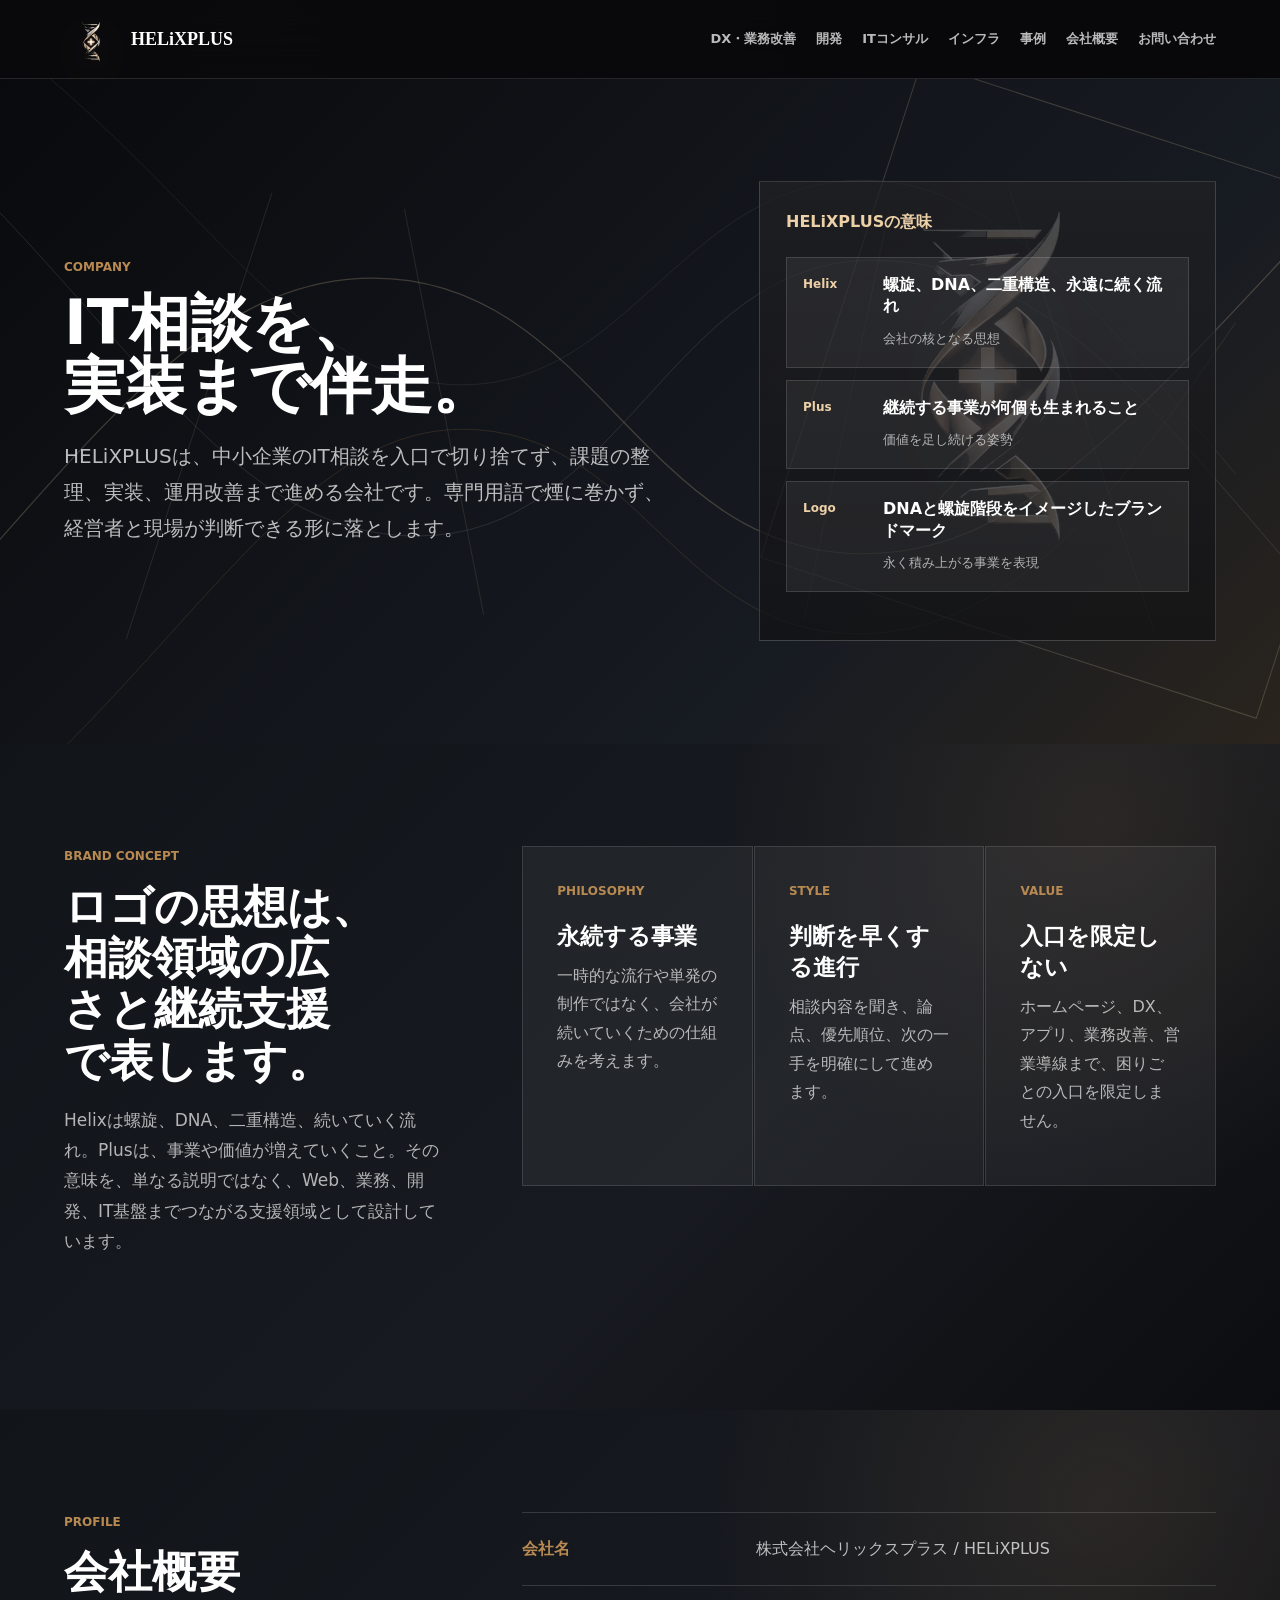
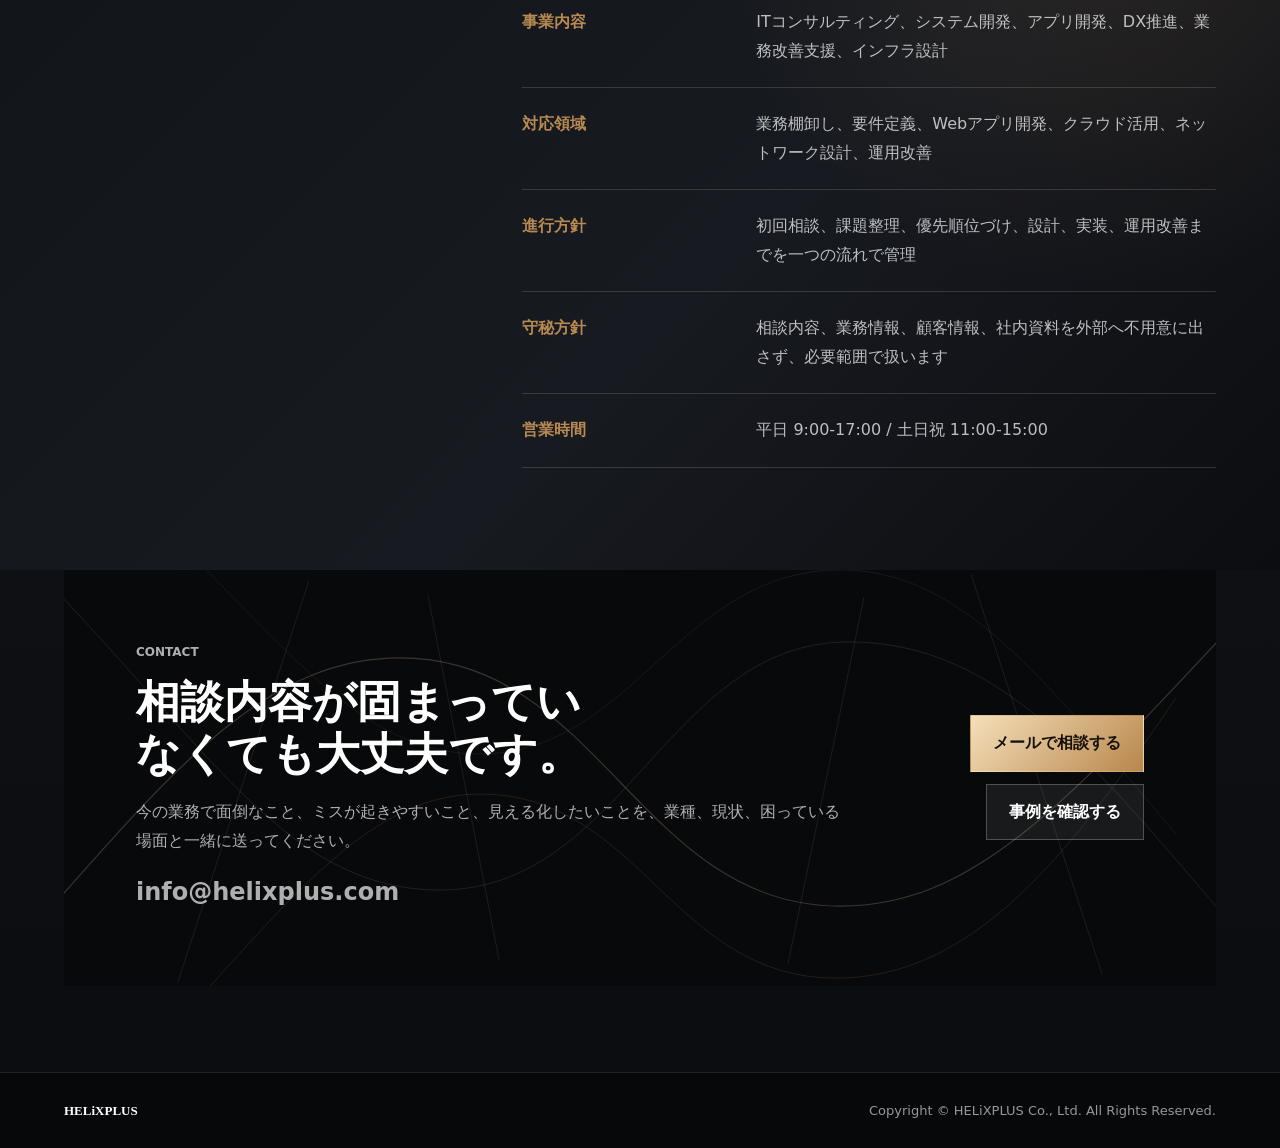
==== commit 2729f5f9: "Harden static site security and metadata" ====
--- a/company.html
+++ b/company.html
@@ -5,14 +5,22 @@
     <meta name="viewport" content="width=device-width, initial-scale=1" />
     <title>会社概要 | HELiXPLUS</title>
     <meta name="description" content="HELiXPLUSの会社名とロゴに込めた意味。螺旋、DNA、永続、事業をプラスしていく思想を紹介します。" />
+    <link rel="canonical" href="https://helixplus.vercel.app/company.html" />
+    <meta property="og:title" content="会社概要 | HELiXPLUS" />
+    <meta property="og:description" content="HELiXPLUSの会社名とロゴに込めた意味。螺旋、DNA、永続、事業をプラスしていく思想を紹介します。" />
+    <meta property="og:type" content="website" />
+    <meta property="og:url" content="https://helixplus.vercel.app/company.html" />
+    <meta property="og:image" content="https://helixplus.vercel.app/assets/helixplus-mark.png" />
+    <meta name="twitter:card" content="summary_large_image" />
     <link rel="stylesheet" href="./styles.css" />
   </head>
   <body>
+    <a class="skip-link" href="#main-content">本文へ移動</a>
     <header class="site-header">
       <a class="brand" href="./index.html"><img src="./assets/helixplus-mark.png" alt="HELiXPLUS" /><span>HELiXPLUS</span></a>
       <nav class="nav" aria-label="主要ナビゲーション"><a href="./dx.html">DX・業務改善</a><a href="./development.html">開発</a><a href="./consulting.html">ITコンサル</a><a href="./infrastructure.html">インフラ</a><a href="./works.html">事例</a><a href="./company.html">会社概要</a><a href="./company.html#contact">お問い合わせ</a></nav>
     </header>
-    <main>
+    <main id="main-content">
       <section class="page-hero">
         <div><p class="eyebrow">COMPANY</p><h1><span>IT相談を、</span><span>実装まで伴走。</span></h1><p class="page-lead">HELiXPLUSは、中小企業のIT相談を入口で切り捨てず、課題の整理、実装、運用改善まで進める会社です。専門用語で煙に巻かず、経営者と現場が判断できる形に落とします。</p></div>
         <aside class="page-visual">
@@ -44,13 +52,13 @@
         </dl>
       </section>
       <section id="contact" class="cta-band">
-        <div><p class="eyebrow">CONTACT</p><h2>相談内容が固まっていなくても大丈夫です。</h2><p>今の業務で面倒なこと、ミスが起きやすいこと、見える化したいことを、業種、現状、困っている場面と一緒に送ってください。</p></div>
+        <div><p class="eyebrow">CONTACT</p><h2>相談内容が固まっていなくても大丈夫です。</h2><p>今の業務で面倒なこと、ミスが起きやすいこと、見える化したいことを、業種、現状、困っている場面と一緒に送ってください。</p><p class="contact-address">info@helixplus.com</p></div>
         <div class="contact-methods">
           <a class="button primary" href="mailto:info@helixplus.com?subject=HELiXPLUS%E3%81%B8%E3%81%AE%E7%9B%B8%E8%AB%87">メールで相談する</a>
           <a class="button secondary" href="./works.html">事例を確認する</a>
         </div>
       </section>
     </main>
-    <footer class="site-footer"><span>HELiXPLUS</span><span>Copyright © helixplus Co.,Ltd. All Rights Reserved.</span></footer>
+    <footer class="site-footer"><span>HELiXPLUS</span><span>Copyright © HELiXPLUS Co., Ltd. All Rights Reserved.</span></footer>
   </body>
 </html>
--- a/styles.css
+++ b/styles.css
@@ -40,6 +40,28 @@
   text-decoration: none;
 }
 
+a:focus-visible,
+.button:focus-visible {
+  outline: 3px solid var(--gold-soft);
+  outline-offset: 4px;
+}
+
+.skip-link {
+  position: fixed;
+  left: var(--page);
+  top: 12px;
+  z-index: 100;
+  padding: 10px 14px;
+  background: #f5dfba;
+  color: #17110a;
+  font-weight: 900;
+  transform: translateY(-180%);
+}
+
+.skip-link:focus {
+  transform: translateY(0);
+}
+
 img {
   display: block;
   max-width: 100%;
@@ -1072,6 +1094,13 @@
   color: rgba(255, 255, 255, 0.68);
 }
 
+.contact-address {
+  margin-bottom: 0;
+  color: var(--gold-soft);
+  font-size: clamp(18px, 2vw, 24px);
+  font-weight: 900;
+}
+
 .site-footer {
   display: flex;
   justify-content: space-between;
